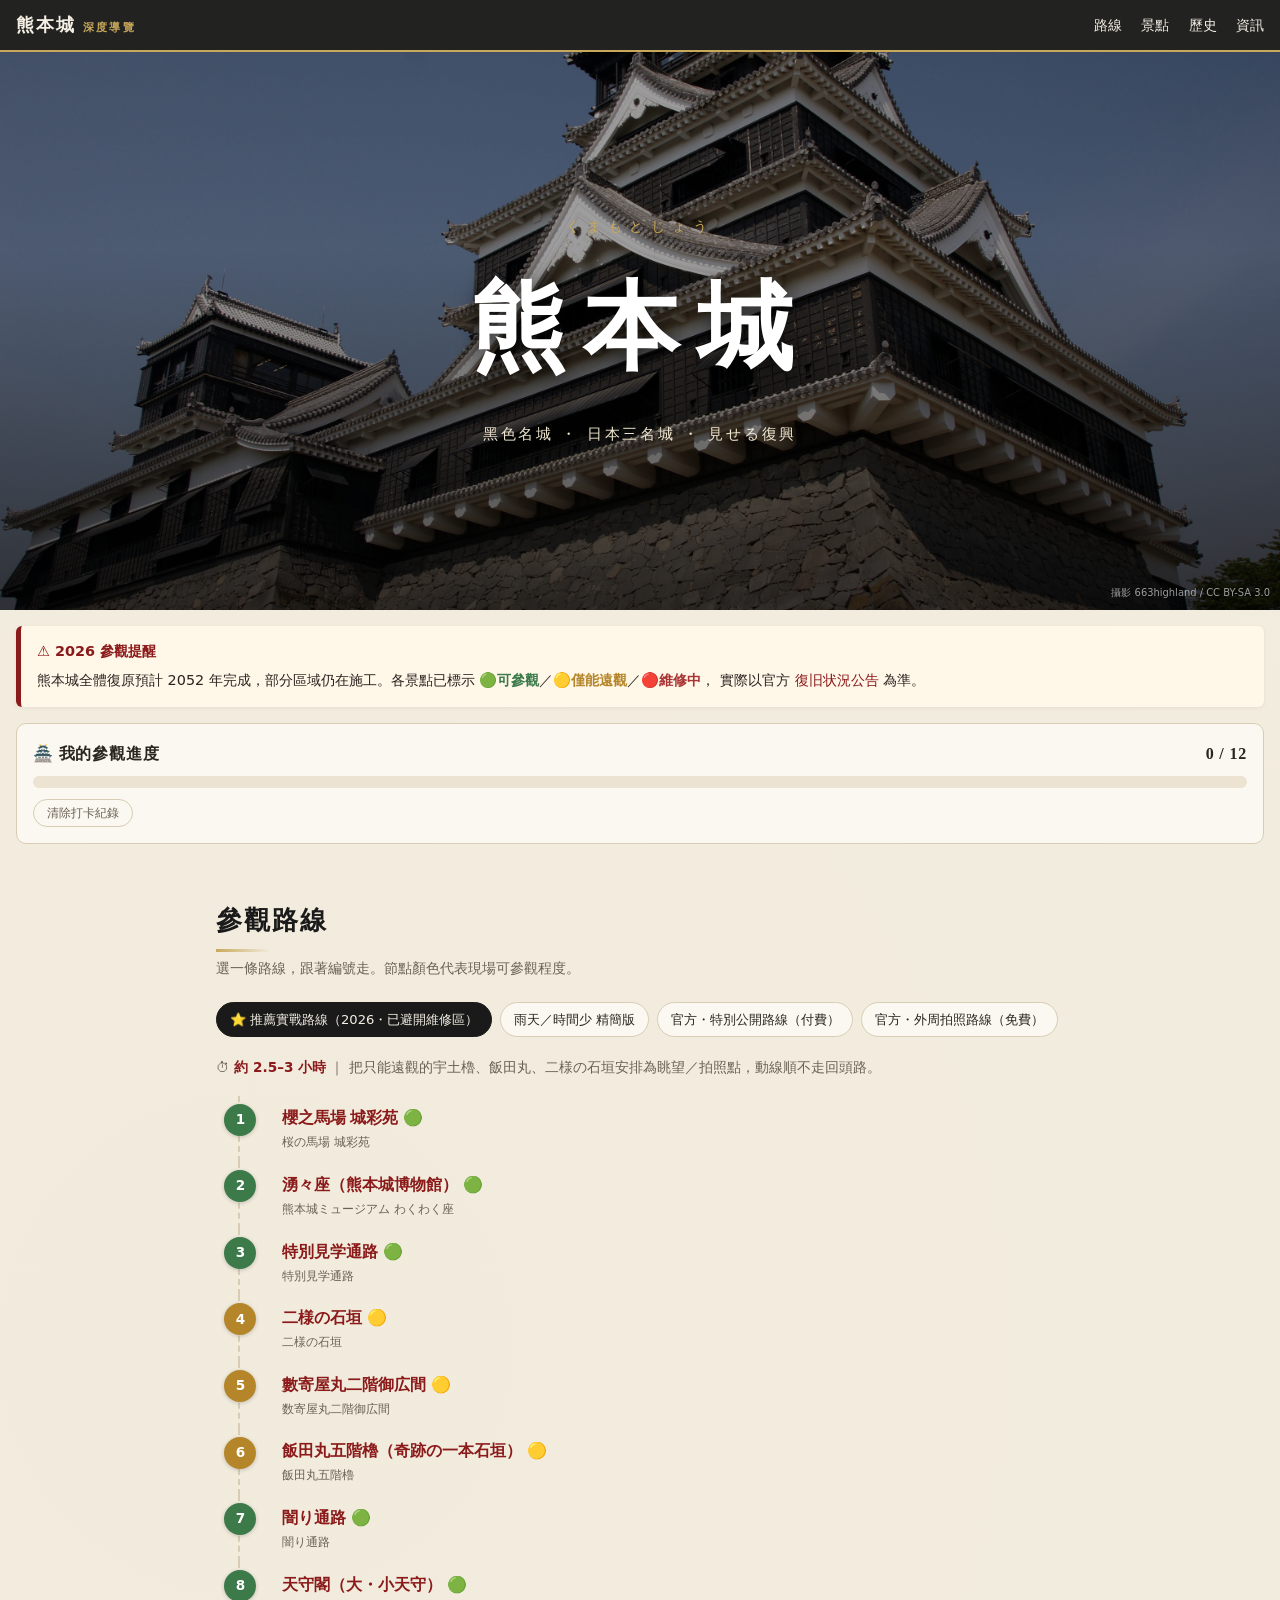
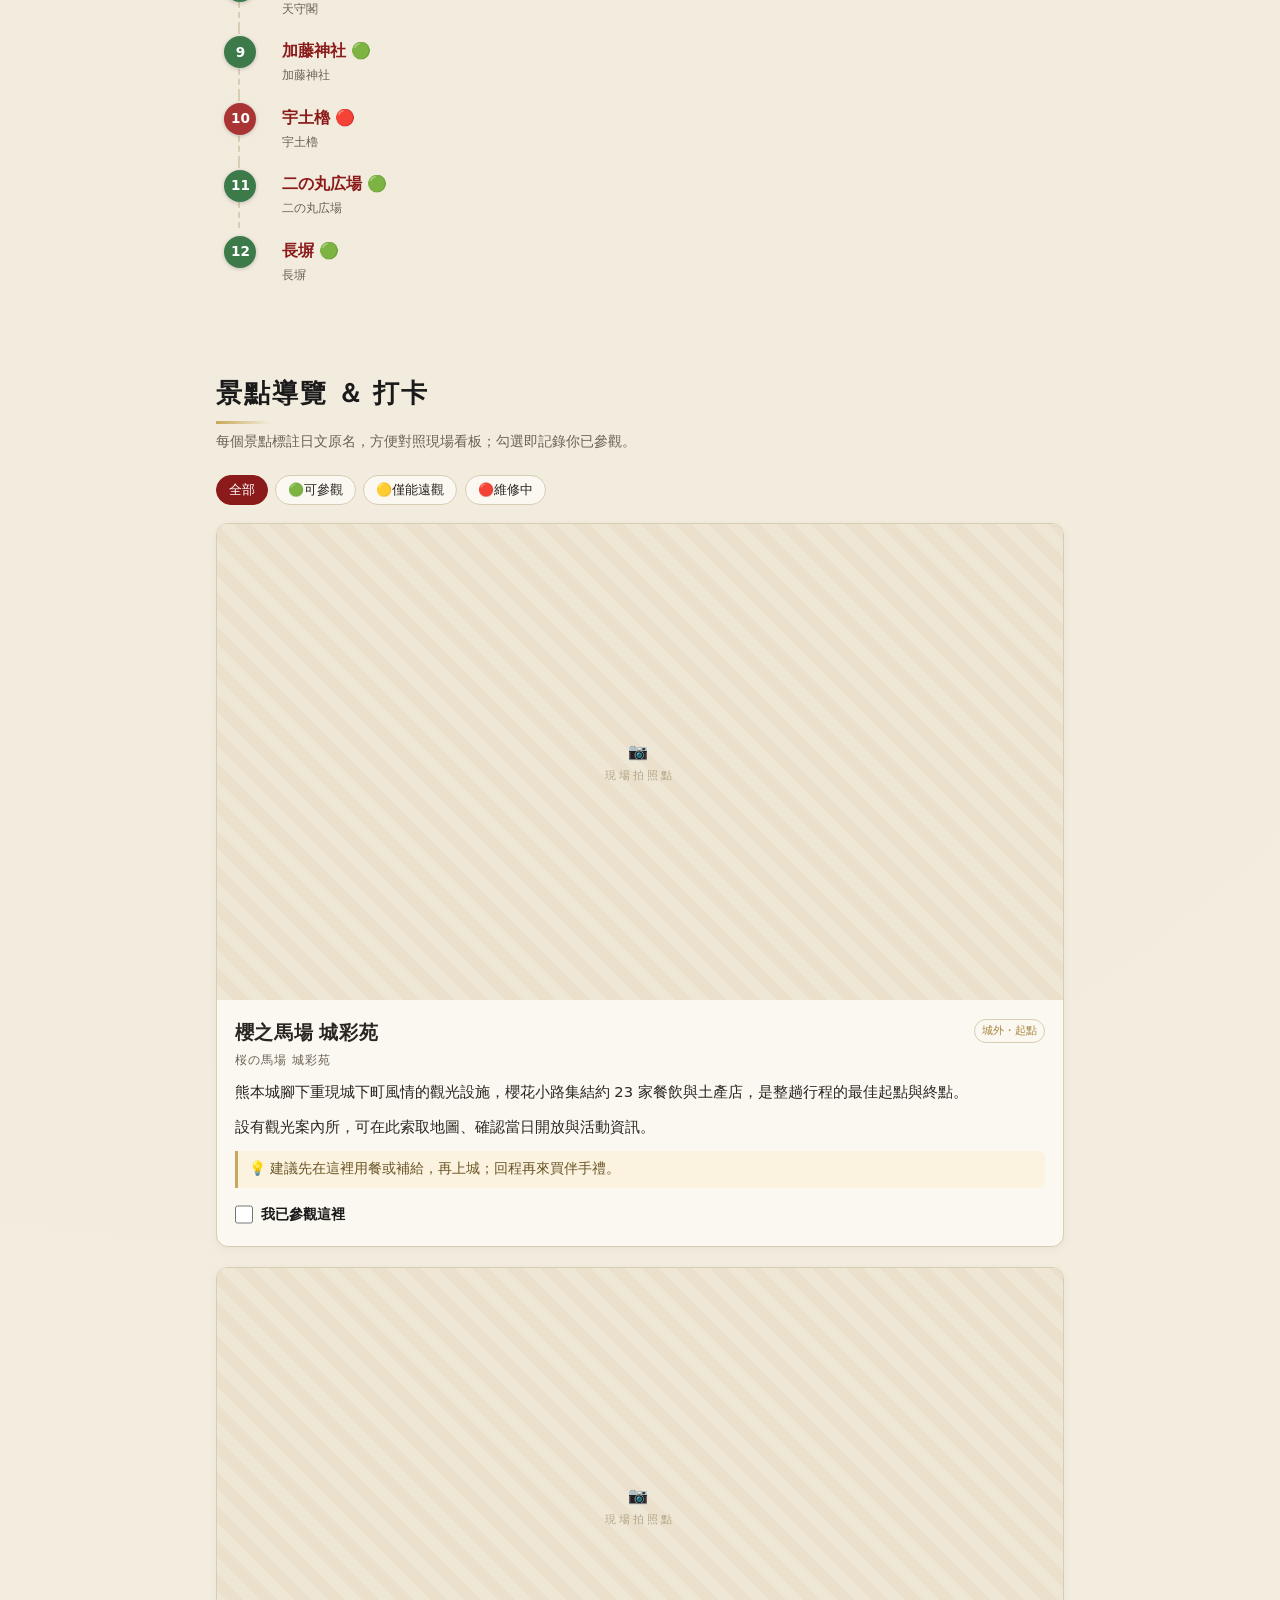
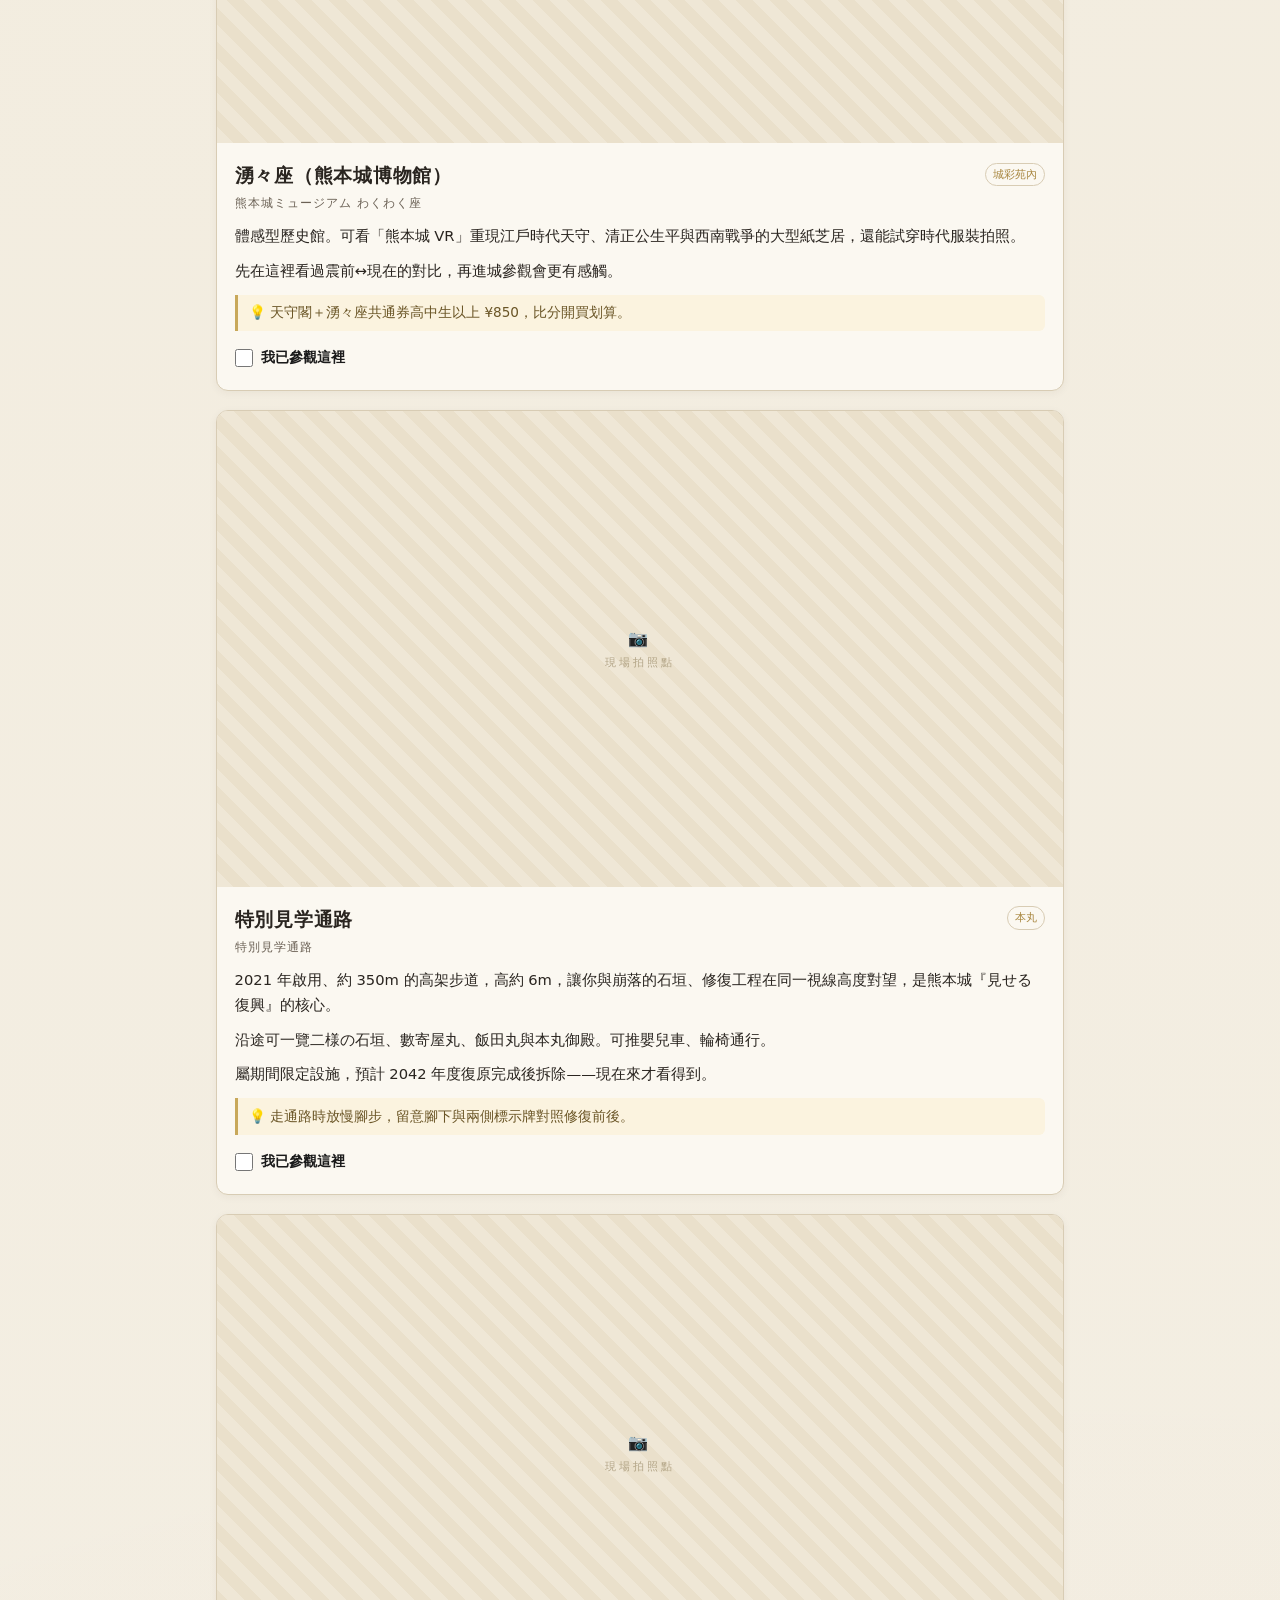
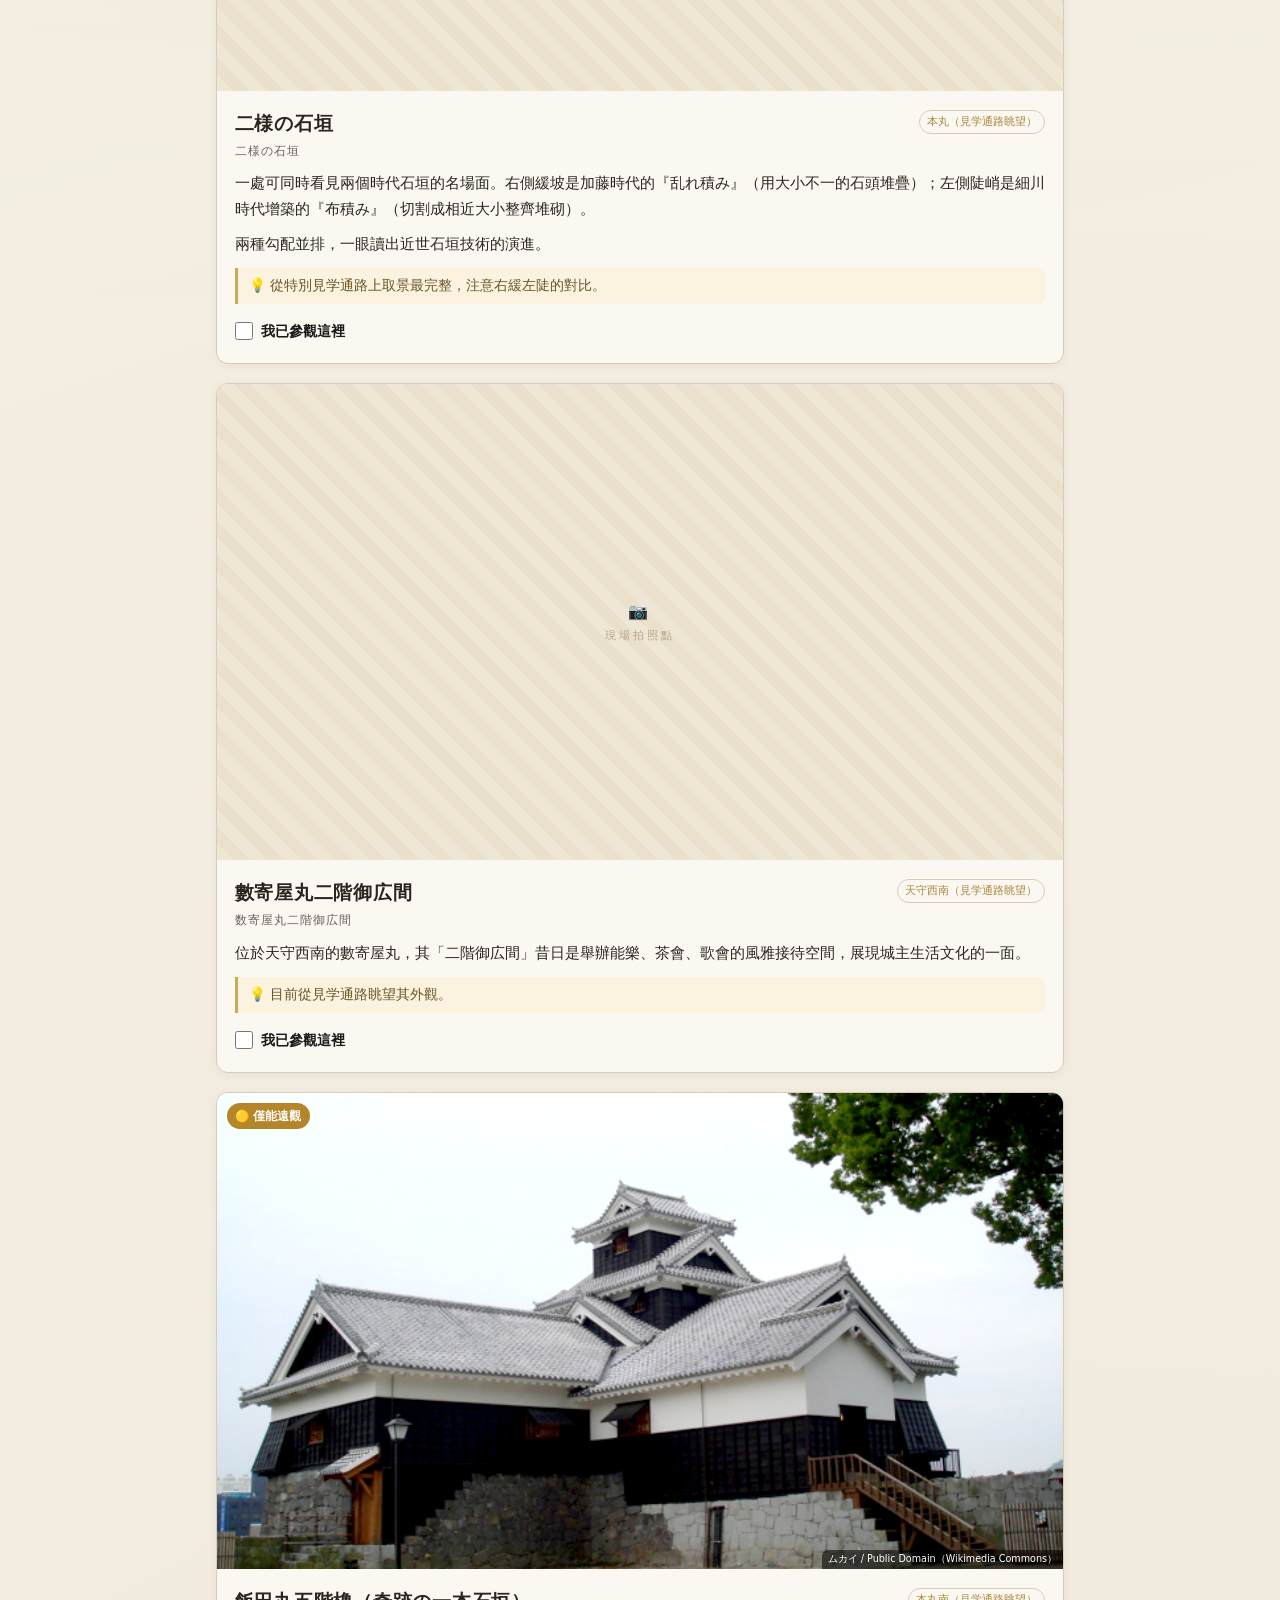
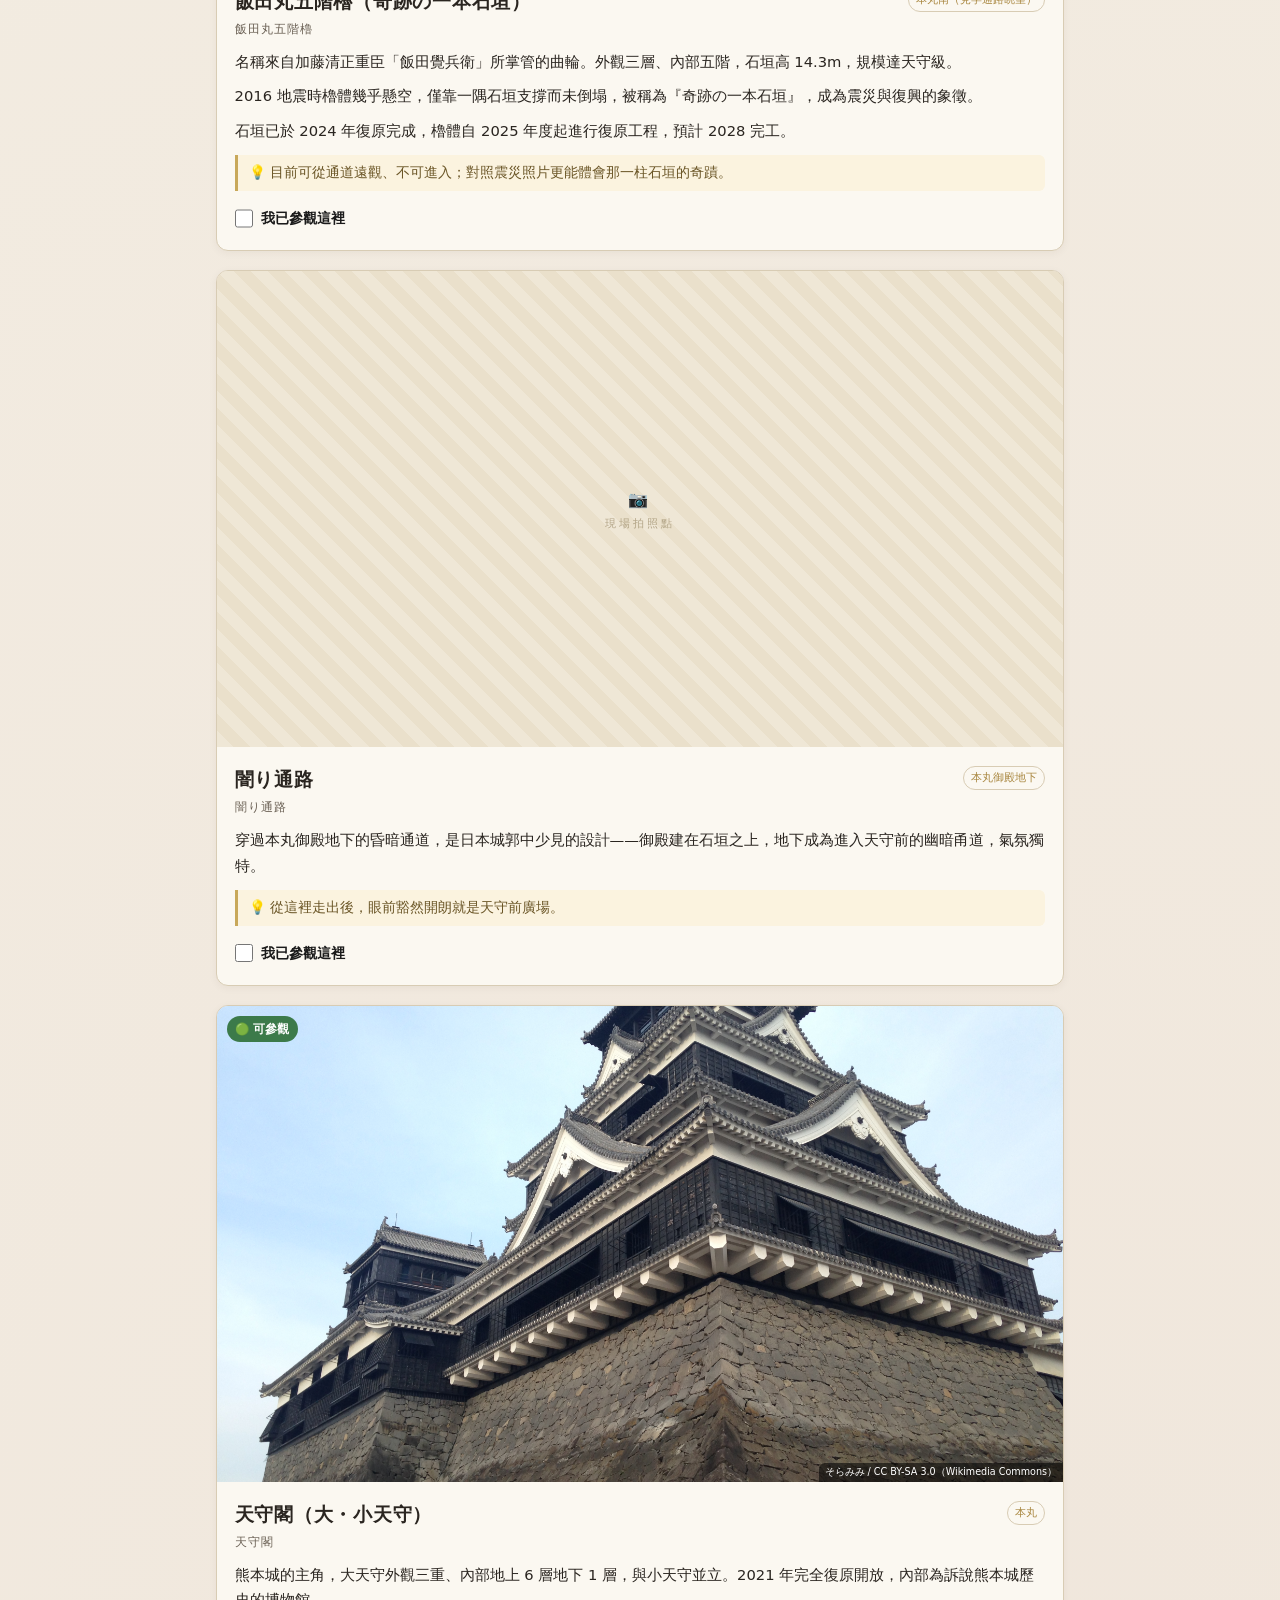
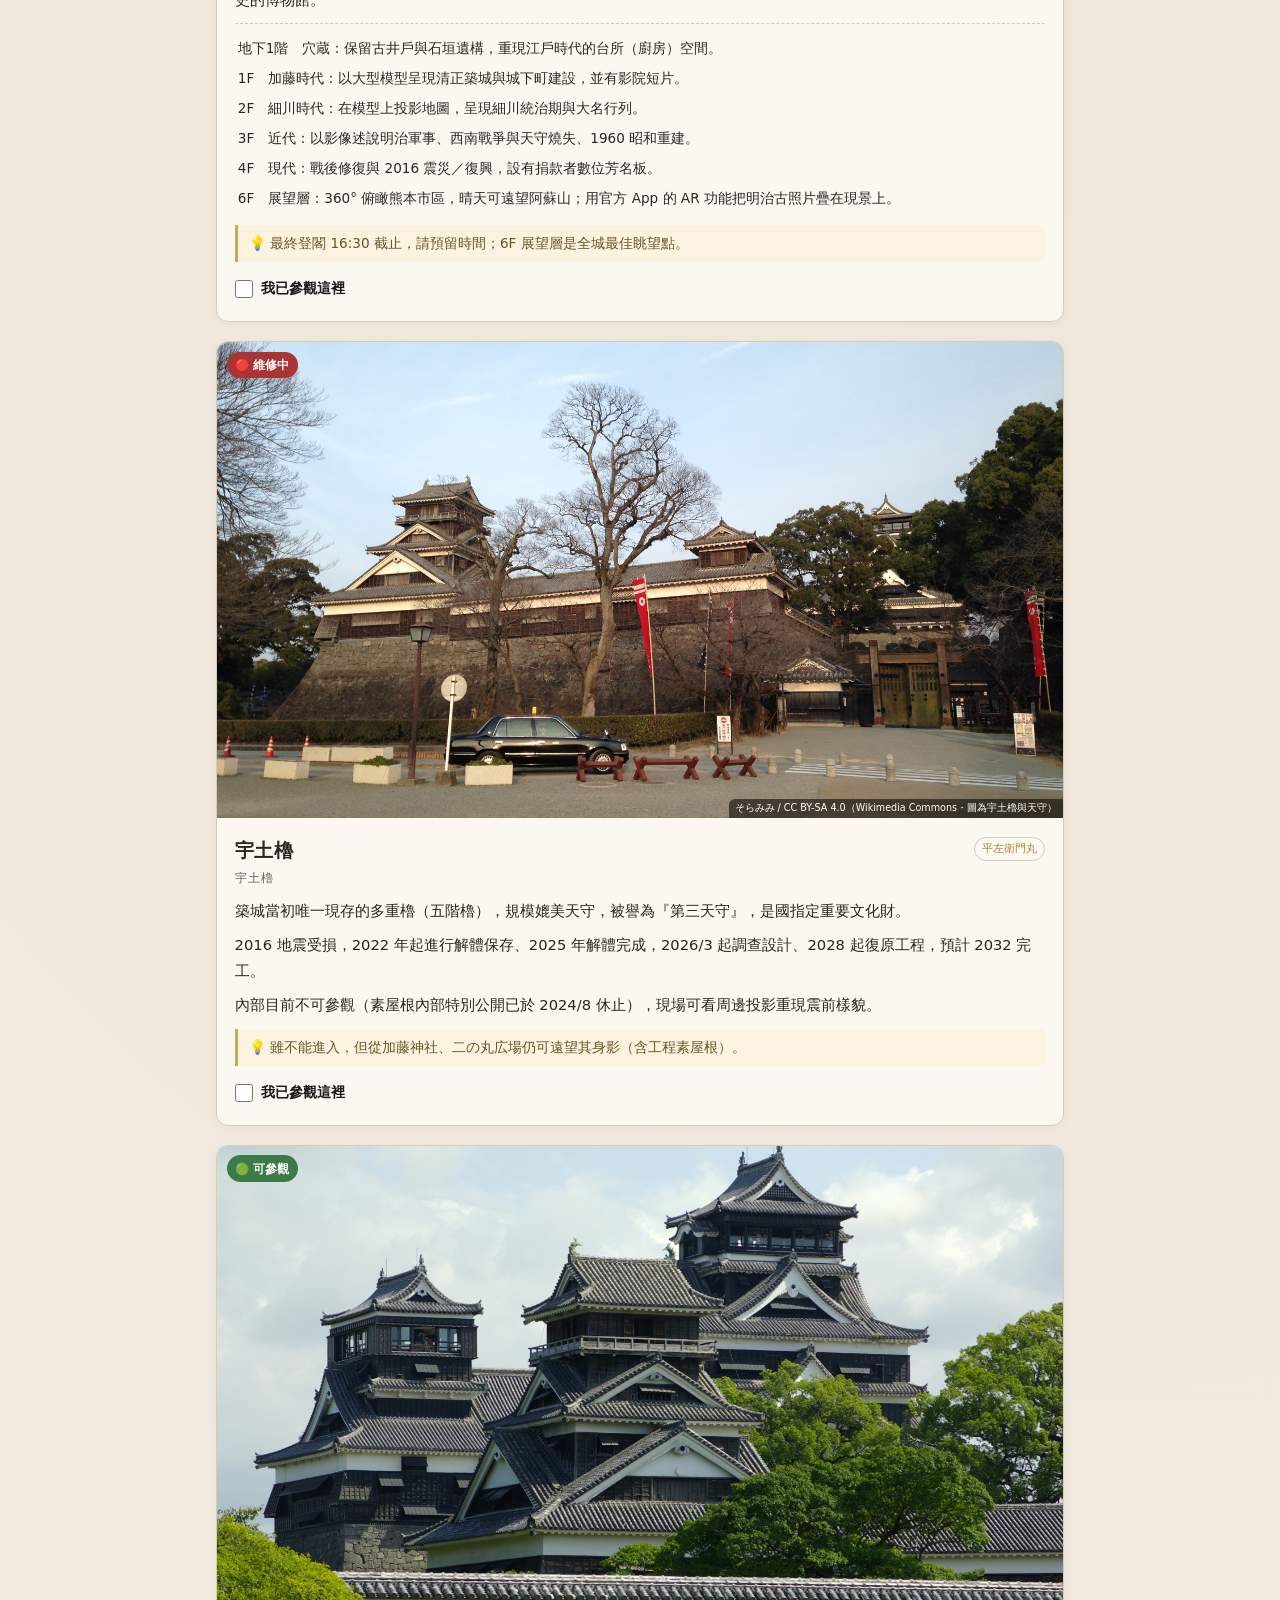
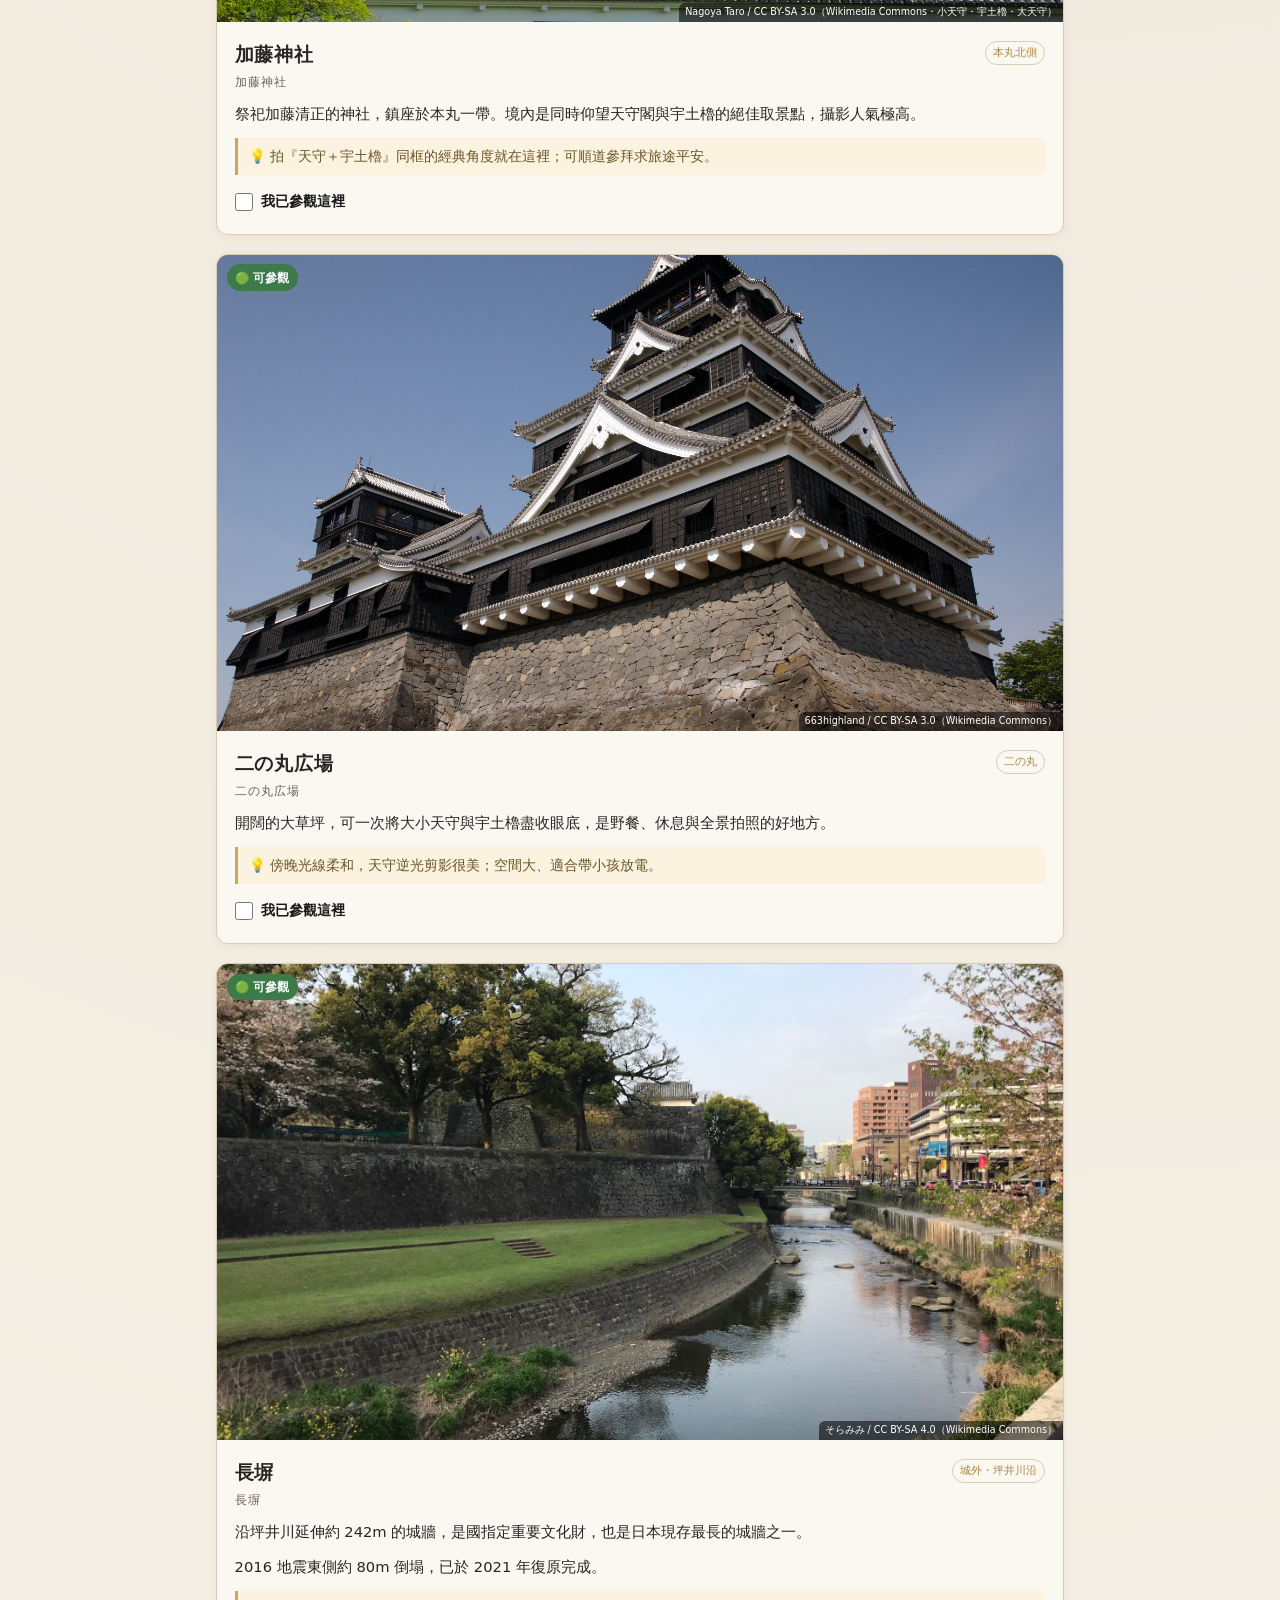
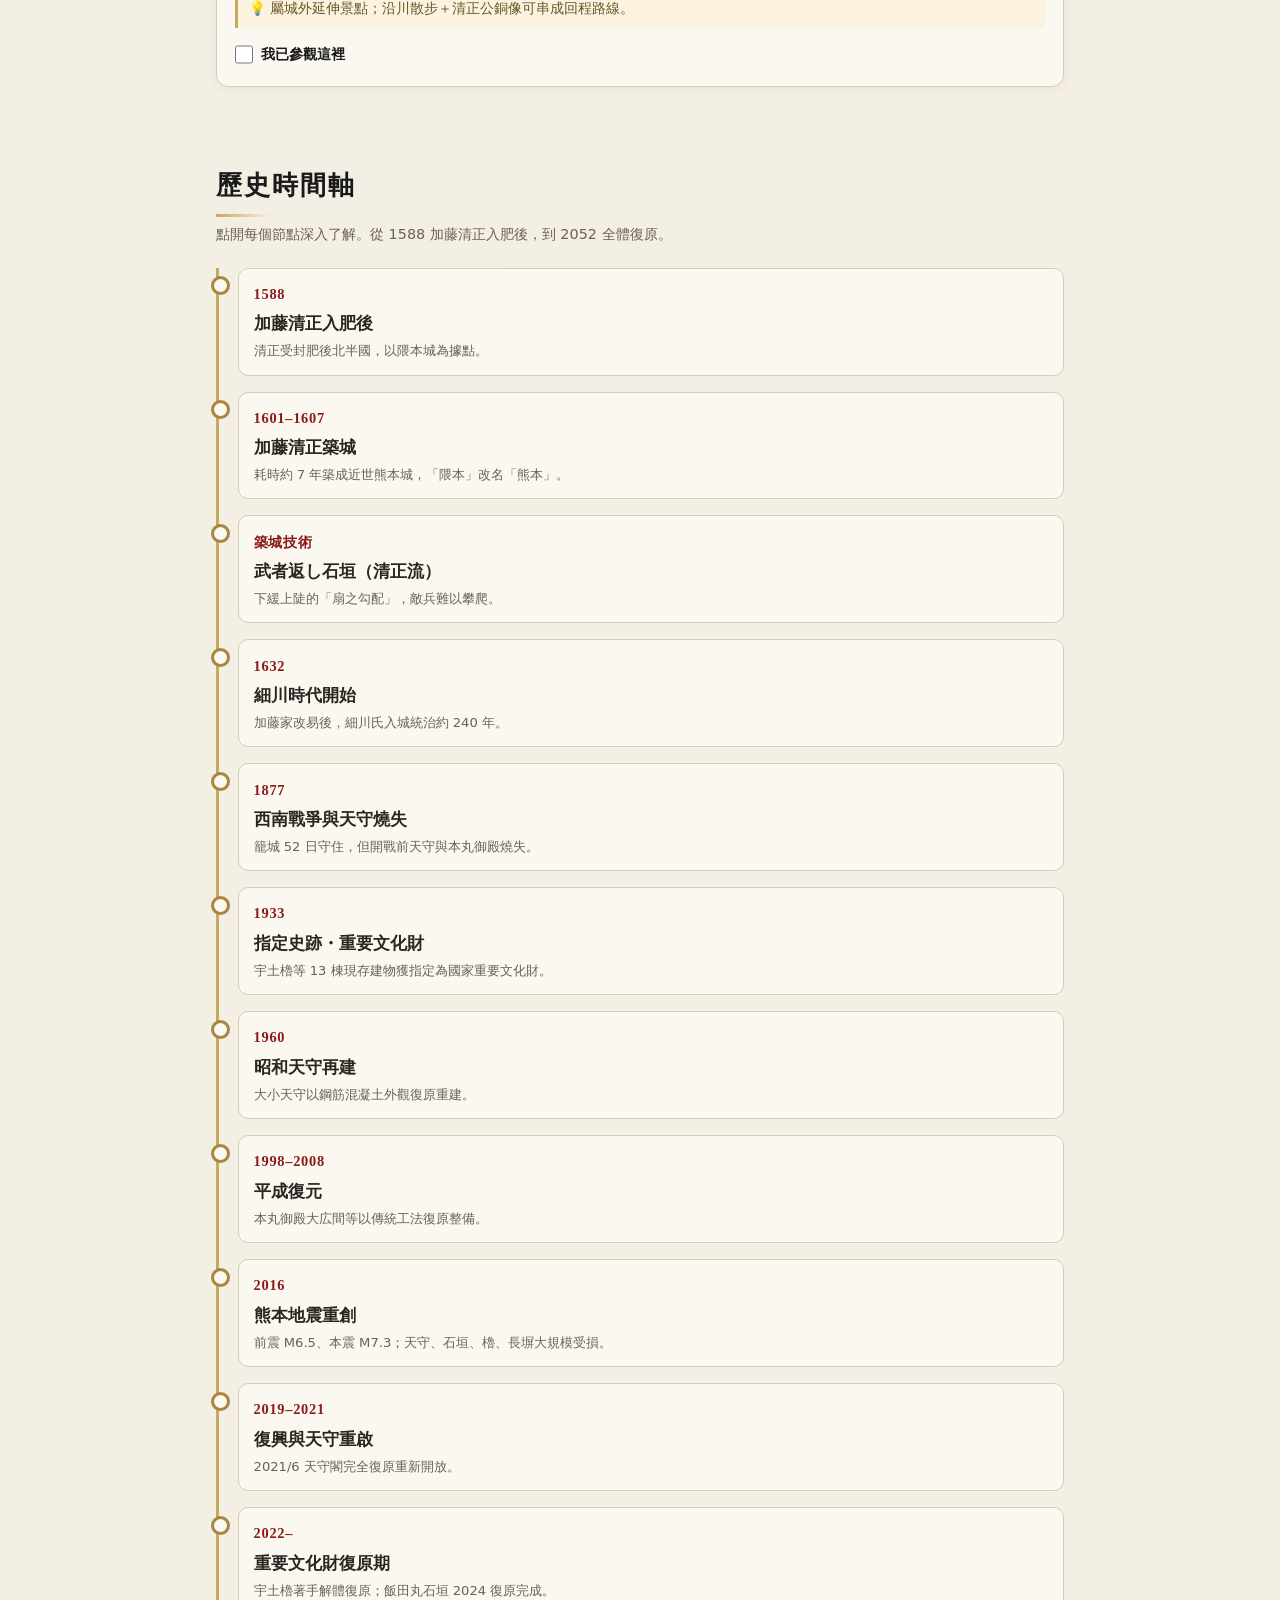
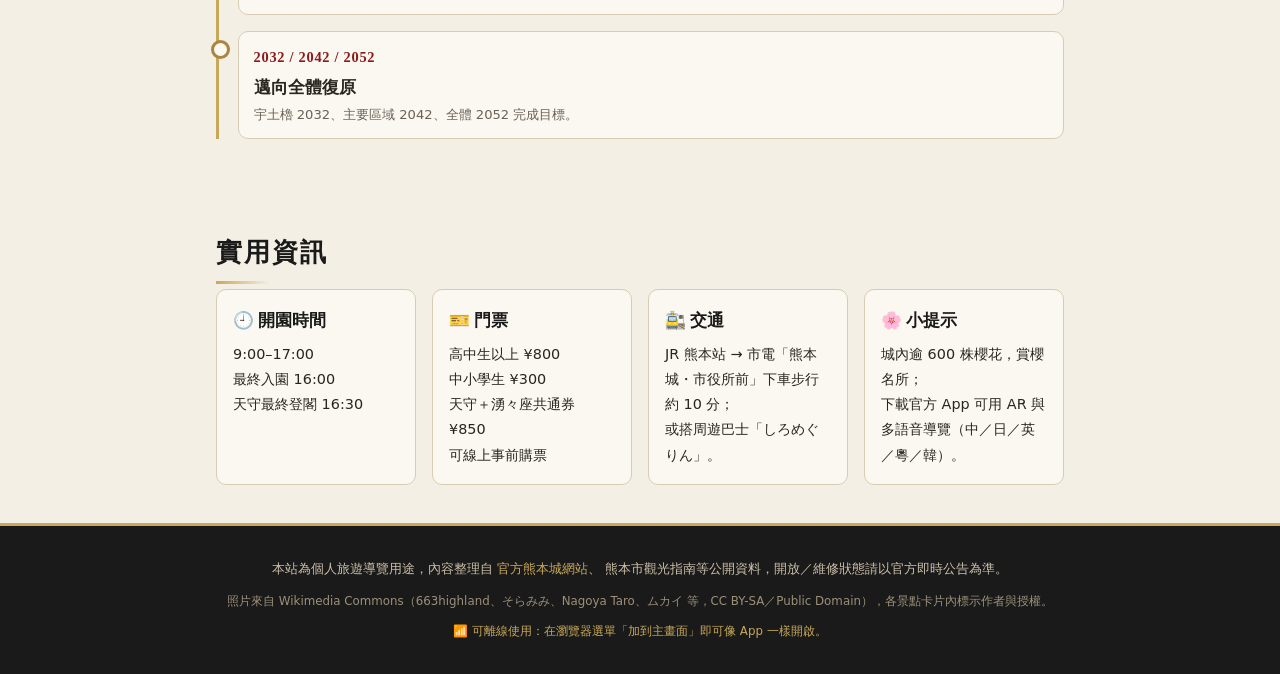
==== index.html @ 0d282cc0 "Add Kumamoto Castle field guide site: history timeline, 2026 status, routes, spot checklist (offline" ====
<!DOCTYPE html>
<html lang="zh-Hant">
<head>
<meta charset="UTF-8">
<meta name="viewport" content="width=device-width, initial-scale=1.0">
<title>熊本城 深度導覽 ｜ 現場對照指南</title>
<meta name="description" content="熊本城深度導覽：歷史時間軸、2026 最新開放／維修狀態、推薦參觀路線、景點打卡清單。可離線使用，現場邊走邊對照。">
<meta name="theme-color" content="#1a1a1a">
<link rel="manifest" href="manifest.webmanifest">
<link rel="icon" href="icons/icon.svg" type="image/svg+xml">
<link rel="apple-touch-icon" href="icons/icon.svg">
<link rel="stylesheet" href="css/style.css">
</head>
<body>

<!-- 頂部導覽 -->
<header class="topbar">
  <span class="brand">熊本城<span class="brand-sub">深度導覽</span></span>
  <nav class="topnav">
    <a href="#routes">路線</a>
    <a href="#spots">景點</a>
    <a href="#history">歷史</a>
    <a href="#info">資訊</a>
  </nav>
</header>

<!-- Hero -->
<section class="hero">
  <div class="hero-img" style="background-image:url('images/hero_tenshu.jpg')"></div>
  <div class="hero-overlay">
    <p class="kana">くまもとじょう</p>
    <h1>熊本城</h1>
    <p class="hero-tag">黑色名城 ・ 日本三名城 ・ 見せる復興</p>
    <p class="hero-credit">攝影 663highland / CC BY-SA 3.0</p>
  </div>
</section>

<!-- 現況提醒橫幅 -->
<aside class="notice">
  <strong>⚠️ 2026 參觀提醒</strong>
  熊本城全體復原預計 2052 年完成，部分區域仍在施工。各景點已標示
  <span class="st-open">🟢可參觀</span>／<span class="st-view">🟡僅能遠觀</span>／<span class="st-closed">🔴維修中</span>，
  實際以官方
  <a href="https://castle.kumamoto-guide.jp/map/" target="_blank" rel="noopener">復旧状況公告</a> 為準。
</aside>

<!-- 打卡進度 -->
<section class="progress-wrap">
  <div class="progress-head">
    <span>🏯 我的參觀進度</span>
    <span id="progress-text">0 / 0</span>
  </div>
  <div class="progress-bar"><div id="progress-fill"></div></div>
  <button id="reset-btn" class="reset-btn">清除打卡紀錄</button>
</section>

<!-- 路線 -->
<section id="routes" class="block">
  <h2>參觀路線</h2>
  <p class="block-lead">選一條路線，跟著編號走。節點顏色代表現場可參觀程度。</p>
  <div id="route-tabs" class="route-tabs"></div>
  <div id="route-detail" class="route-detail"></div>
</section>

<!-- 景點 -->
<section id="spots" class="block">
  <h2>景點導覽 ＆ 打卡</h2>
  <p class="block-lead">每個景點標註日文原名，方便對照現場看板；勾選即記錄你已參觀。</p>
  <div class="filter-bar">
    <button class="filter on" data-filter="all">全部</button>
    <button class="filter" data-filter="open">🟢可參觀</button>
    <button class="filter" data-filter="view">🟡僅能遠觀</button>
    <button class="filter" data-filter="closed">🔴維修中</button>
  </div>
  <div id="spot-list" class="spot-list"></div>
</section>

<!-- 歷史時間軸 -->
<section id="history" class="block">
  <h2>歷史時間軸</h2>
  <p class="block-lead">點開每個節點深入了解。從 1588 加藤清正入肥後，到 2052 全體復原。</p>
  <div id="timeline" class="timeline"></div>
</section>

<!-- 實用資訊 -->
<section id="info" class="block">
  <h2>實用資訊</h2>
  <div class="info-grid">
    <div class="info-card">
      <h3>🕘 開園時間</h3>
      <p>9:00–17:00<br>最終入園 16:00<br>天守最終登閣 16:30</p>
    </div>
    <div class="info-card">
      <h3>🎫 門票</h3>
      <p>高中生以上 ¥800<br>中小學生 ¥300<br>天守＋湧々座共通券 ¥850<br>可線上事前購票</p>
    </div>
    <div class="info-card">
      <h3>🚉 交通</h3>
      <p>JR 熊本站 → 市電「熊本城・市役所前」下車步行約 10 分；<br>或搭周遊巴士「しろめぐりん」。</p>
    </div>
    <div class="info-card">
      <h3>🌸 小提示</h3>
      <p>城內逾 600 株櫻花，賞櫻名所；<br>下載官方 App 可用 AR 與多語音導覽（中／日／英／粵／韓）。</p>
    </div>
  </div>
</section>

<footer class="footer">
  <p>本站為個人旅遊導覽用途，內容整理自
    <a href="https://castle.kumamoto-guide.jp/" target="_blank" rel="noopener">官方熊本城網站</a>、
    熊本市觀光指南等公開資料，開放／維修狀態請以官方即時公告為準。</p>
  <p class="credit-note">照片來自 Wikimedia Commons（663highland、そらみみ、Nagoya Taro、ムカイ 等，CC BY-SA／Public Domain），各景點卡片內標示作者與授權。</p>
  <p class="offline-note" id="offline-note">📶 可離線使用：在瀏覽器選單「加到主畫面」即可像 App 一樣開啟。</p>
</footer>

<script src="data/spots.js"></script>
<script src="data/timeline.js"></script>
<script src="js/app.js"></script>
</body>
</html>
---- css/style.css ----
/* ===== 熊本城 深度導覽 — 和風典雅主題 ===== */
:root{
  --ink:#1a1a1a;          /* 黑城 */
  --ink-soft:#2c2825;
  --gold:#c8a85a;         /* 金箔 */
  --gold-deep:#a8863f;
  --crimson:#8b1a1a;      /* 深紅 */
  --washi:#f4efe4;        /* 和紙底 */
  --washi-2:#ece3d2;
  --paper:#fbf8f1;
  --text:#2a2520;
  --muted:#6b6155;
  --line:#d8ccb4;
  --open:#3c7a4a; --view:#b5852a; --closed:#a33;
  --serif:"Noto Serif TC","Yu Mincho",YuMincho,"Hiragino Mincho ProN","MS Mincho",serif;
  --sans:"Noto Sans TC","Hiragino Sans","Yu Gothic",system-ui,sans-serif;
}
*{box-sizing:border-box;margin:0;padding:0}
html{scroll-behavior:smooth;scroll-padding-top:60px}
body{
  font-family:var(--sans);color:var(--text);line-height:1.75;
  background:var(--washi);
  background-image:
    radial-gradient(circle at 20% 10%, rgba(200,168,90,.05), transparent 40%),
    radial-gradient(circle at 80% 60%, rgba(139,26,26,.04), transparent 45%);
}
a{color:var(--crimson);text-decoration:none}
a:hover{text-decoration:underline}

/* 頂部導覽 */
.topbar{
  position:sticky;top:0;z-index:50;
  display:flex;align-items:center;justify-content:space-between;
  background:rgba(26,26,26,.96);color:var(--washi);
  padding:.55rem 1rem;border-bottom:2px solid var(--gold);
  backdrop-filter:blur(6px);
}
.brand{font-family:var(--serif);font-size:1.15rem;letter-spacing:.12em;font-weight:700}
.brand-sub{font-size:.7rem;color:var(--gold);margin-left:.4rem;letter-spacing:.2em}
.topnav a{color:var(--washi);margin-left:.9rem;font-size:.9rem}
.topnav a:hover{color:var(--gold);text-decoration:none}

/* Hero */
.hero{position:relative;height:62vh;min-height:340px;overflow:hidden;background:var(--ink)}
.hero-img{position:absolute;inset:0;background-size:cover;background-position:center;
  filter:brightness(.62) saturate(1.05);transform:scale(1.02)}
.hero-overlay{position:absolute;inset:0;display:flex;flex-direction:column;
  justify-content:center;align-items:center;text-align:center;color:#fff;
  background:linear-gradient(transparent 35%, rgba(0,0,0,.55))}
.kana{font-family:var(--serif);letter-spacing:.5em;color:var(--gold);font-size:.9rem;margin-bottom:.3rem}
.hero h1{font-family:var(--serif);font-size:clamp(3rem,14vw,6rem);letter-spacing:.18em;
  text-shadow:0 4px 20px rgba(0,0,0,.6);font-weight:700}
.hero-tag{margin-top:.6rem;font-size:.95rem;letter-spacing:.18em;color:#f0e6cf}
.hero-credit{position:absolute;bottom:8px;right:10px;font-size:.62rem;color:rgba(255,255,255,.6)}

/* 現況提醒 */
.notice{
  background:#fff7e8;border-left:5px solid var(--crimson);
  margin:1rem;padding:.85rem 1rem;border-radius:6px;font-size:.9rem;
  box-shadow:0 1px 4px rgba(0,0,0,.06)
}
.notice strong{display:block;color:var(--crimson);margin-bottom:.2rem}

/* 狀態色字 */
.st-open{color:var(--open);font-weight:600}
.st-view{color:var(--view);font-weight:600}
.st-closed{color:var(--closed);font-weight:600}

/* 進度 */
.progress-wrap{margin:1rem;padding:1rem;background:var(--paper);
  border:1px solid var(--line);border-radius:10px}
.progress-head{display:flex;justify-content:space-between;font-weight:600;
  font-family:var(--serif);letter-spacing:.05em;margin-bottom:.5rem}
.progress-bar{height:12px;background:var(--washi-2);border-radius:99px;overflow:hidden}
#progress-fill{height:100%;width:0;background:linear-gradient(90deg,var(--gold),var(--gold-deep));
  border-radius:99px;transition:width .4s ease}
.reset-btn{margin-top:.7rem;background:none;border:1px solid var(--line);
  color:var(--muted);padding:.3rem .8rem;border-radius:99px;font-size:.78rem;cursor:pointer}
.reset-btn:hover{border-color:var(--crimson);color:var(--crimson)}

/* 區塊 */
.block{max-width:880px;margin:0 auto;padding:2.4rem 1rem}
.block h2{font-family:var(--serif);font-size:1.6rem;letter-spacing:.08em;
  color:var(--ink);position:relative;padding-bottom:.5rem;margin-bottom:.3rem}
.block h2::after{content:"";position:absolute;left:0;bottom:0;width:54px;height:3px;
  background:linear-gradient(90deg,var(--gold),transparent)}
.block-lead{color:var(--muted);font-size:.9rem;margin-bottom:1.3rem}

/* 路線 */
.route-tabs{display:flex;flex-wrap:wrap;gap:.5rem;margin-bottom:1.2rem}
.route-tabs button{font-family:var(--sans);font-size:.82rem;padding:.45rem .8rem;
  border:1px solid var(--line);background:var(--paper);border-radius:99px;cursor:pointer;
  color:var(--text);transition:.2s}
.route-tabs button.on{background:var(--ink);color:var(--washi);border-color:var(--ink)}
.route-meta{font-size:.85rem;color:var(--muted);margin-bottom:1rem}
.route-meta b{color:var(--crimson)}
.route-steps{list-style:none;position:relative;padding-left:.4rem}
.route-steps li{position:relative;padding:.55rem 0 .55rem 2.6rem;border-left:2px dashed var(--line);
  margin-left:1rem}
.route-steps li:last-child{border-left:2px solid transparent}
.step-num{position:absolute;left:-1rem;top:.5rem;width:2rem;height:2rem;border-radius:50%;
  display:flex;align-items:center;justify-content:center;font-weight:700;font-size:.85rem;
  color:#fff;box-shadow:0 1px 4px rgba(0,0,0,.2)}
.step-num.st-open{background:var(--open)}
.step-num.st-view{background:var(--view)}
.step-num.st-closed{background:var(--closed)}
.step-name{font-family:var(--serif);font-weight:600}
.step-jp{font-size:.75rem;color:var(--muted)}
.route-steps a.step-name:hover{color:var(--crimson)}

/* 篩選 */
.filter-bar{display:flex;flex-wrap:wrap;gap:.45rem;margin-bottom:1.1rem}
.filter{font-size:.8rem;padding:.35rem .75rem;border:1px solid var(--line);
  background:var(--paper);border-radius:99px;cursor:pointer;color:var(--text)}
.filter.on{background:var(--crimson);color:#fff;border-color:var(--crimson)}

/* 景點卡 */
.spot-list{display:grid;gap:1.2rem}
.spot{background:var(--paper);border:1px solid var(--line);border-radius:12px;overflow:hidden;
  box-shadow:0 2px 8px rgba(60,40,10,.05);transition:.25s}
.spot.done{outline:2px solid var(--gold)}
.spot-photo{aspect-ratio:16/9;background:var(--washi-2);position:relative;overflow:hidden}
.spot-photo img{width:100%;height:100%;object-fit:cover;display:block}
.spot-photo .ph{position:absolute;inset:0;display:flex;align-items:center;justify-content:center;
  flex-direction:column;color:#b3a587;font-family:var(--serif);letter-spacing:.2em;
  background:repeating-linear-gradient(45deg,#efe7d6,#efe7d6 12px,#eae0cb 12px,#eae0cb 24px)}
.spot-photo .credit{position:absolute;bottom:0;right:0;background:rgba(0,0,0,.55);color:#fff;
  font-size:.6rem;padding:1px 6px;border-top-left-radius:6px}
.badge{position:absolute;top:.6rem;left:.6rem;font-size:.72rem;font-weight:700;
  padding:.2rem .55rem;border-radius:99px;color:#fff;backdrop-filter:blur(2px)}
.badge.st-open{background:var(--open)}
.badge.st-view{background:var(--view)}
.badge.st-closed{background:var(--closed)}
.spot-body{padding:1rem 1.1rem 1.2rem}
.spot-title{display:flex;justify-content:space-between;align-items:flex-start;gap:.5rem}
.spot-title h3{font-family:var(--serif);font-size:1.18rem;letter-spacing:.04em}
.spot-jp{font-size:.78rem;color:var(--muted);letter-spacing:.08em}
.spot-area{font-size:.7rem;color:var(--gold-deep);border:1px solid var(--line);
  padding:1px 7px;border-radius:99px;white-space:nowrap;margin-top:.2rem}
.spot p{font-size:.92rem;margin-top:.55rem}
.floors{list-style:none;margin:.6rem 0 0;border-top:1px dashed var(--line);padding-top:.6rem}
.floors li{font-size:.85rem;padding:.2rem 0 .2rem .2rem;color:var(--ink-soft)}
.spot-tip{margin-top:.7rem;font-size:.85rem;background:#fbf3df;border-left:3px solid var(--gold);
  padding:.4rem .7rem;border-radius:0 6px 6px 0;color:#6a5526}
.check{display:flex;align-items:center;gap:.5rem;margin-top:.9rem;cursor:pointer;
  font-size:.9rem;user-select:none;font-weight:600;color:var(--ink)}
.check input{width:1.15rem;height:1.15rem;accent-color:var(--gold-deep)}

/* 時間軸 */
.timeline{position:relative;padding-left:1.2rem;border-left:3px solid var(--gold)}
.timeline details{margin-bottom:1rem;position:relative}
.timeline details::before{content:"";position:absolute;left:-1.7rem;top:.55rem;width:13px;height:13px;
  background:var(--paper);border:3px solid var(--gold-deep);border-radius:50%}
.timeline summary{list-style:none;cursor:pointer;background:var(--paper);border:1px solid var(--line);
  border-radius:10px;padding:.7rem .9rem;transition:.2s}
.timeline summary::-webkit-details-marker{display:none}
.timeline summary:hover{border-color:var(--gold)}
.tl-year{font-family:var(--serif);color:var(--crimson);font-weight:700;font-size:.9rem;letter-spacing:.05em}
.tl-title{font-family:var(--serif);font-size:1.05rem;font-weight:600;margin:.1rem 0}
.tl-summary{font-size:.82rem;color:var(--muted)}
.tl-detail{padding:.8rem .9rem 0;font-size:.9rem}
.tl-detail p{margin-bottom:.55rem}
.tl-detail .src{font-size:.78rem}
details[open] summary{border-color:var(--gold);background:#fff}

/* 資訊 */
.info-grid{display:grid;grid-template-columns:repeat(auto-fit,minmax(180px,1fr));gap:1rem}
.info-card{background:var(--paper);border:1px solid var(--line);border-radius:10px;padding:1rem}
.info-card h3{font-family:var(--serif);font-size:1.05rem;margin-bottom:.4rem;color:var(--ink)}
.info-card p{font-size:.9rem;color:var(--text)}

/* Footer */
.footer{background:var(--ink);color:#cbbfa8;padding:2rem 1rem;text-align:center;
  font-size:.82rem;border-top:3px solid var(--gold)}
.footer a{color:var(--gold)}
.credit-note,.offline-note{font-size:.74rem;margin-top:.6rem;color:#9c9079}
.offline-note{color:var(--gold)}

@media(max-width:520px){
  .topnav a{margin-left:.6rem;font-size:.82rem}
  .hero{height:54vh}
}
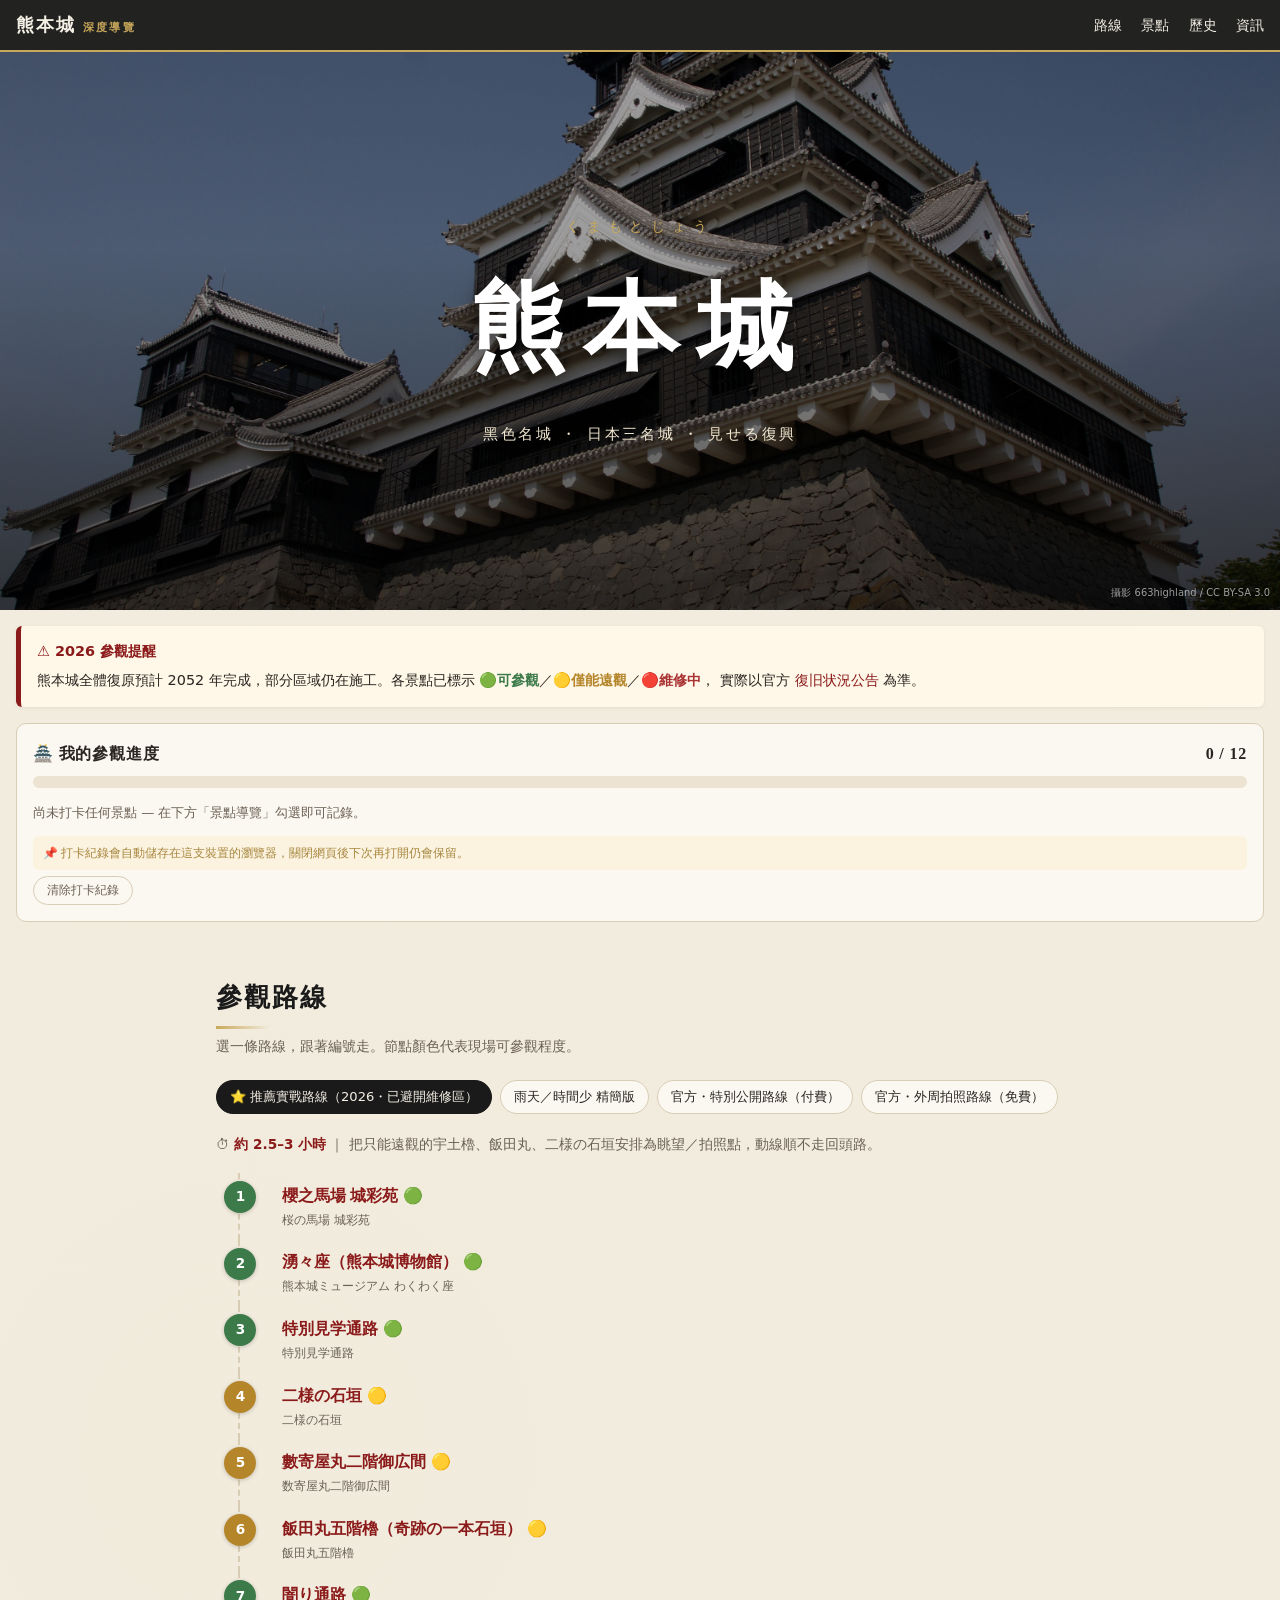
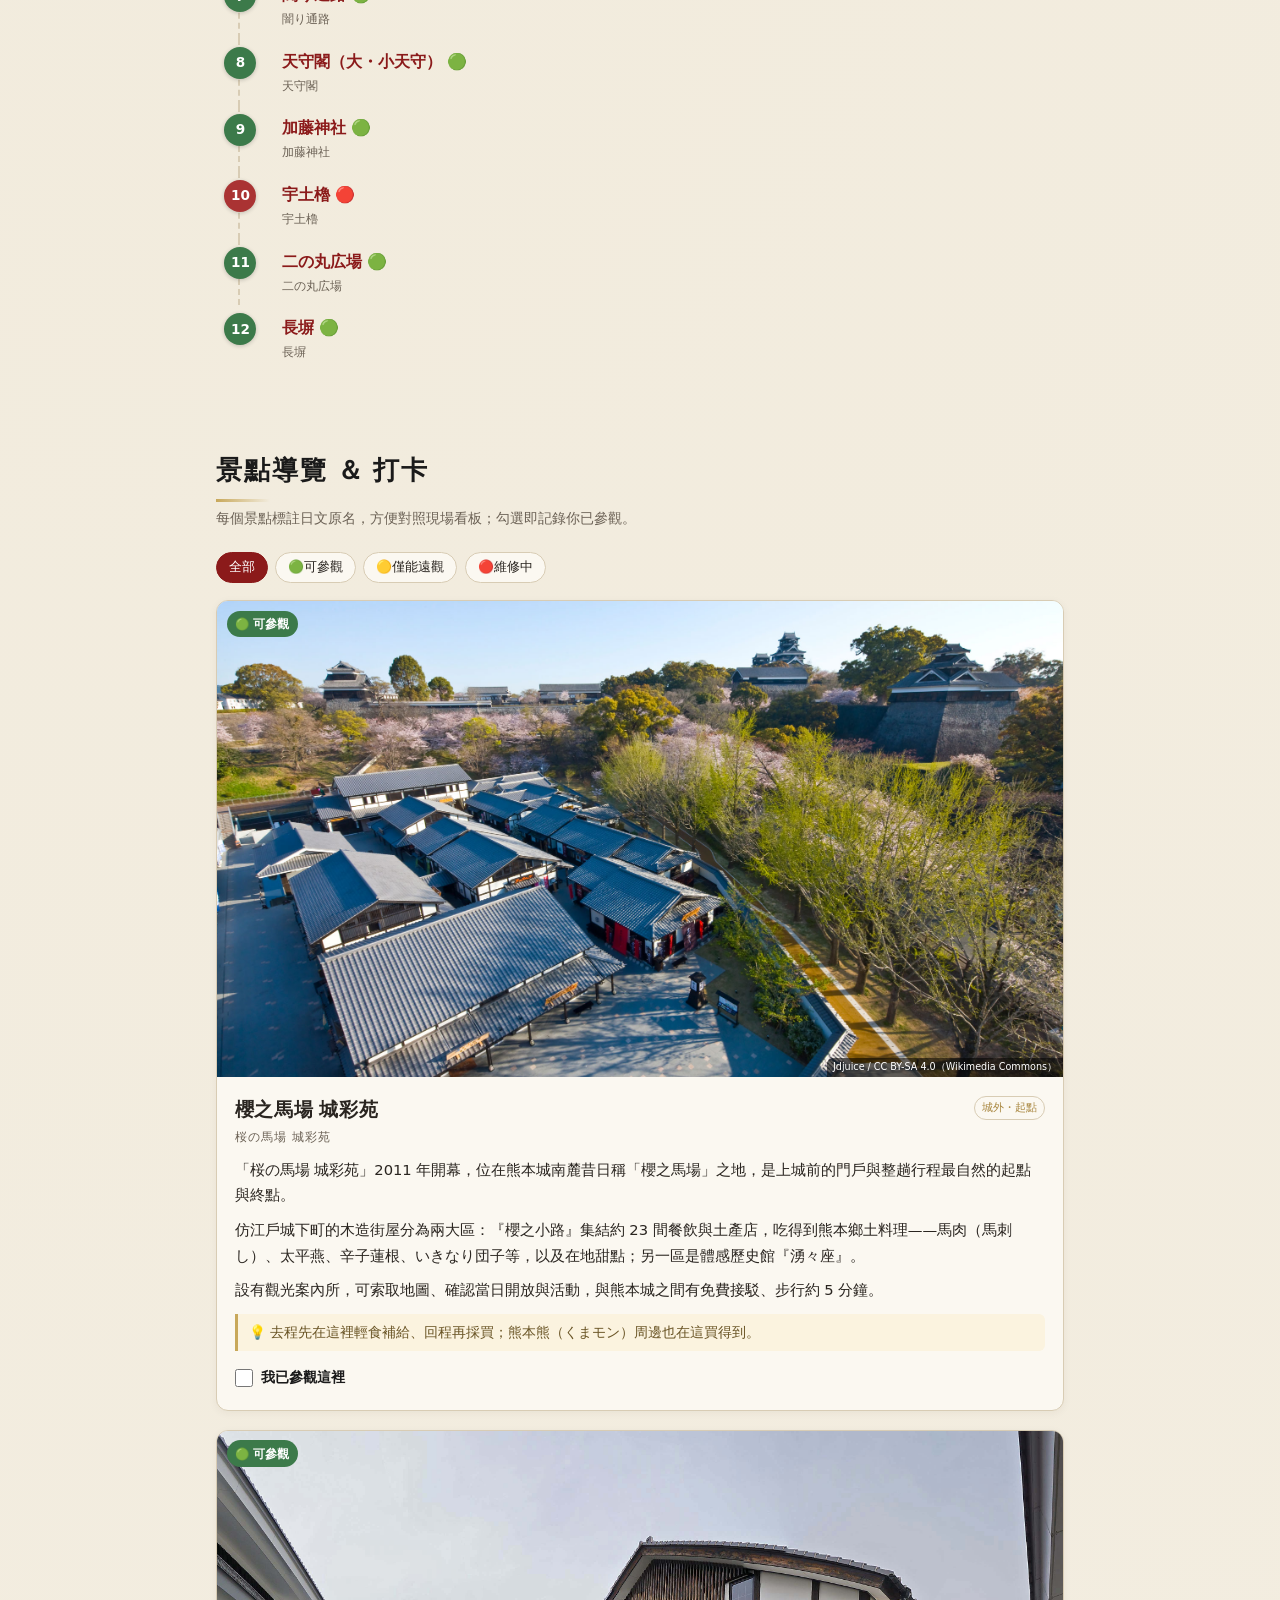
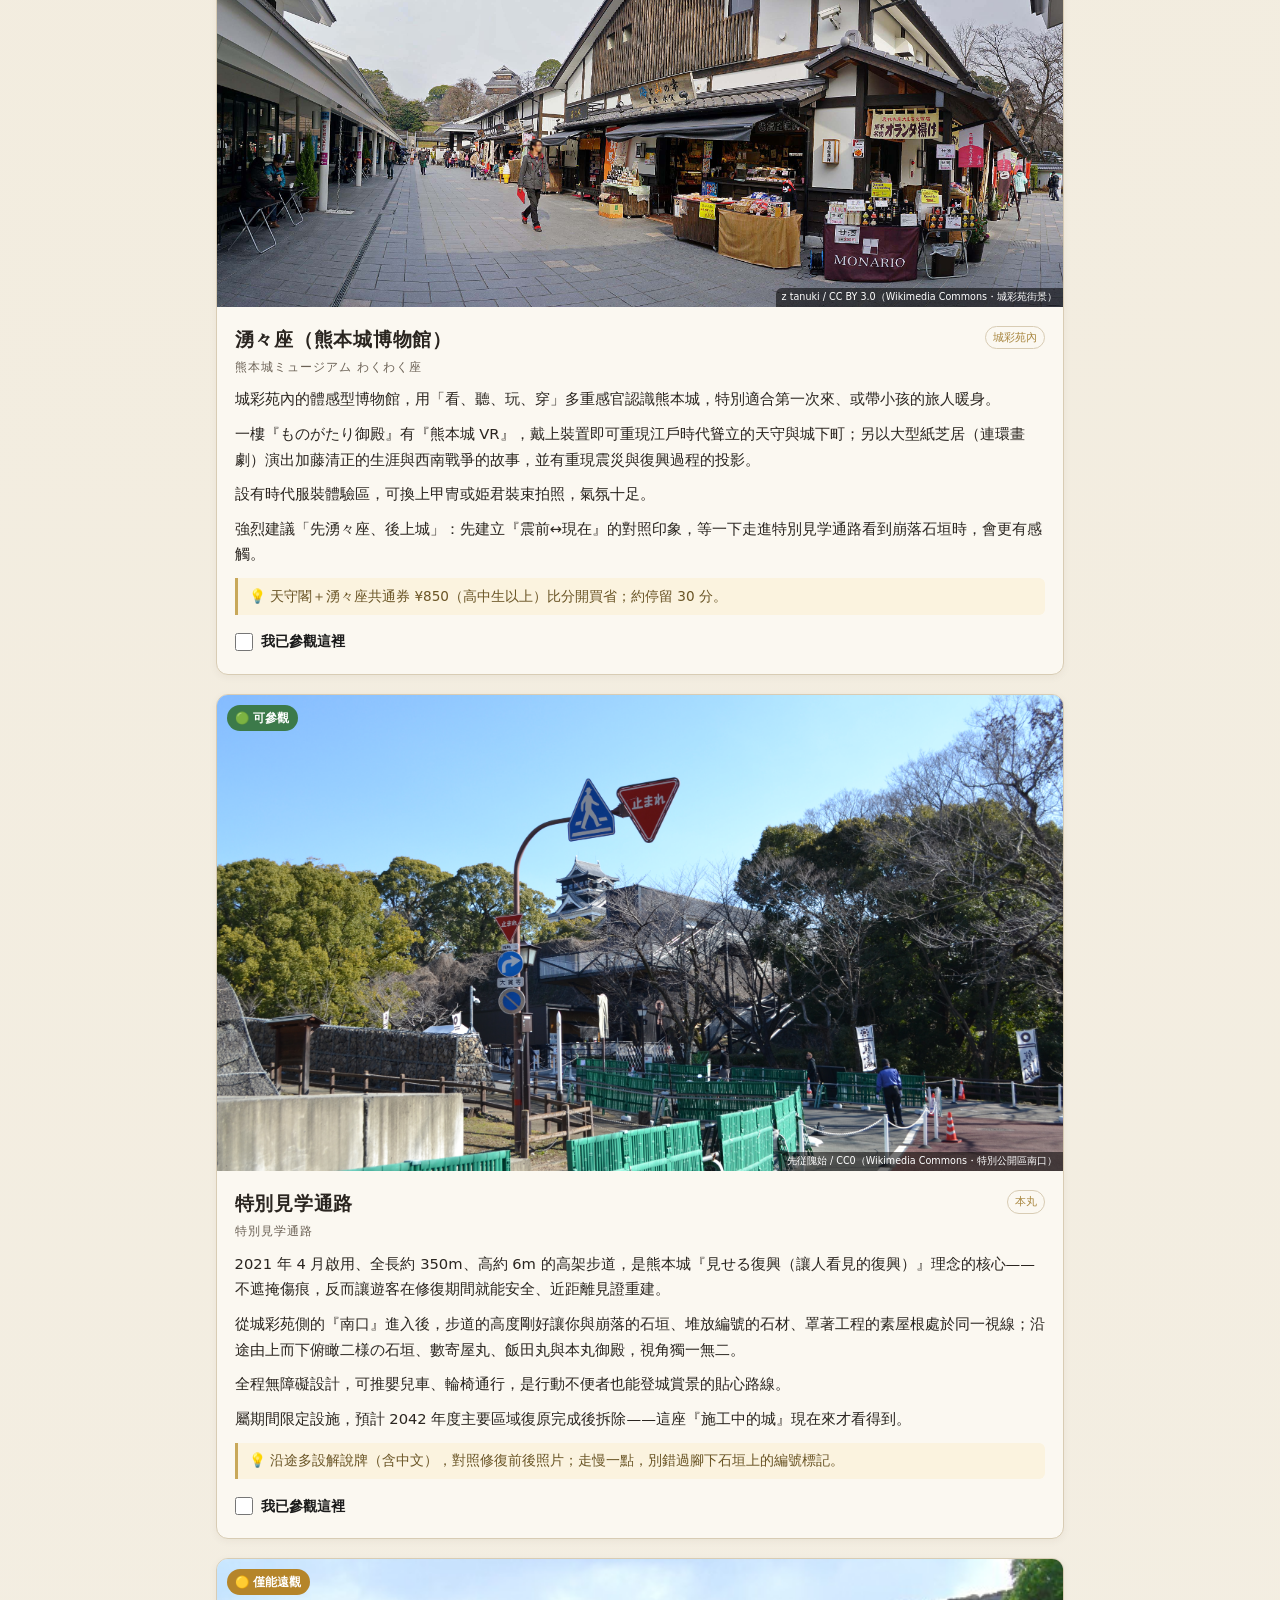
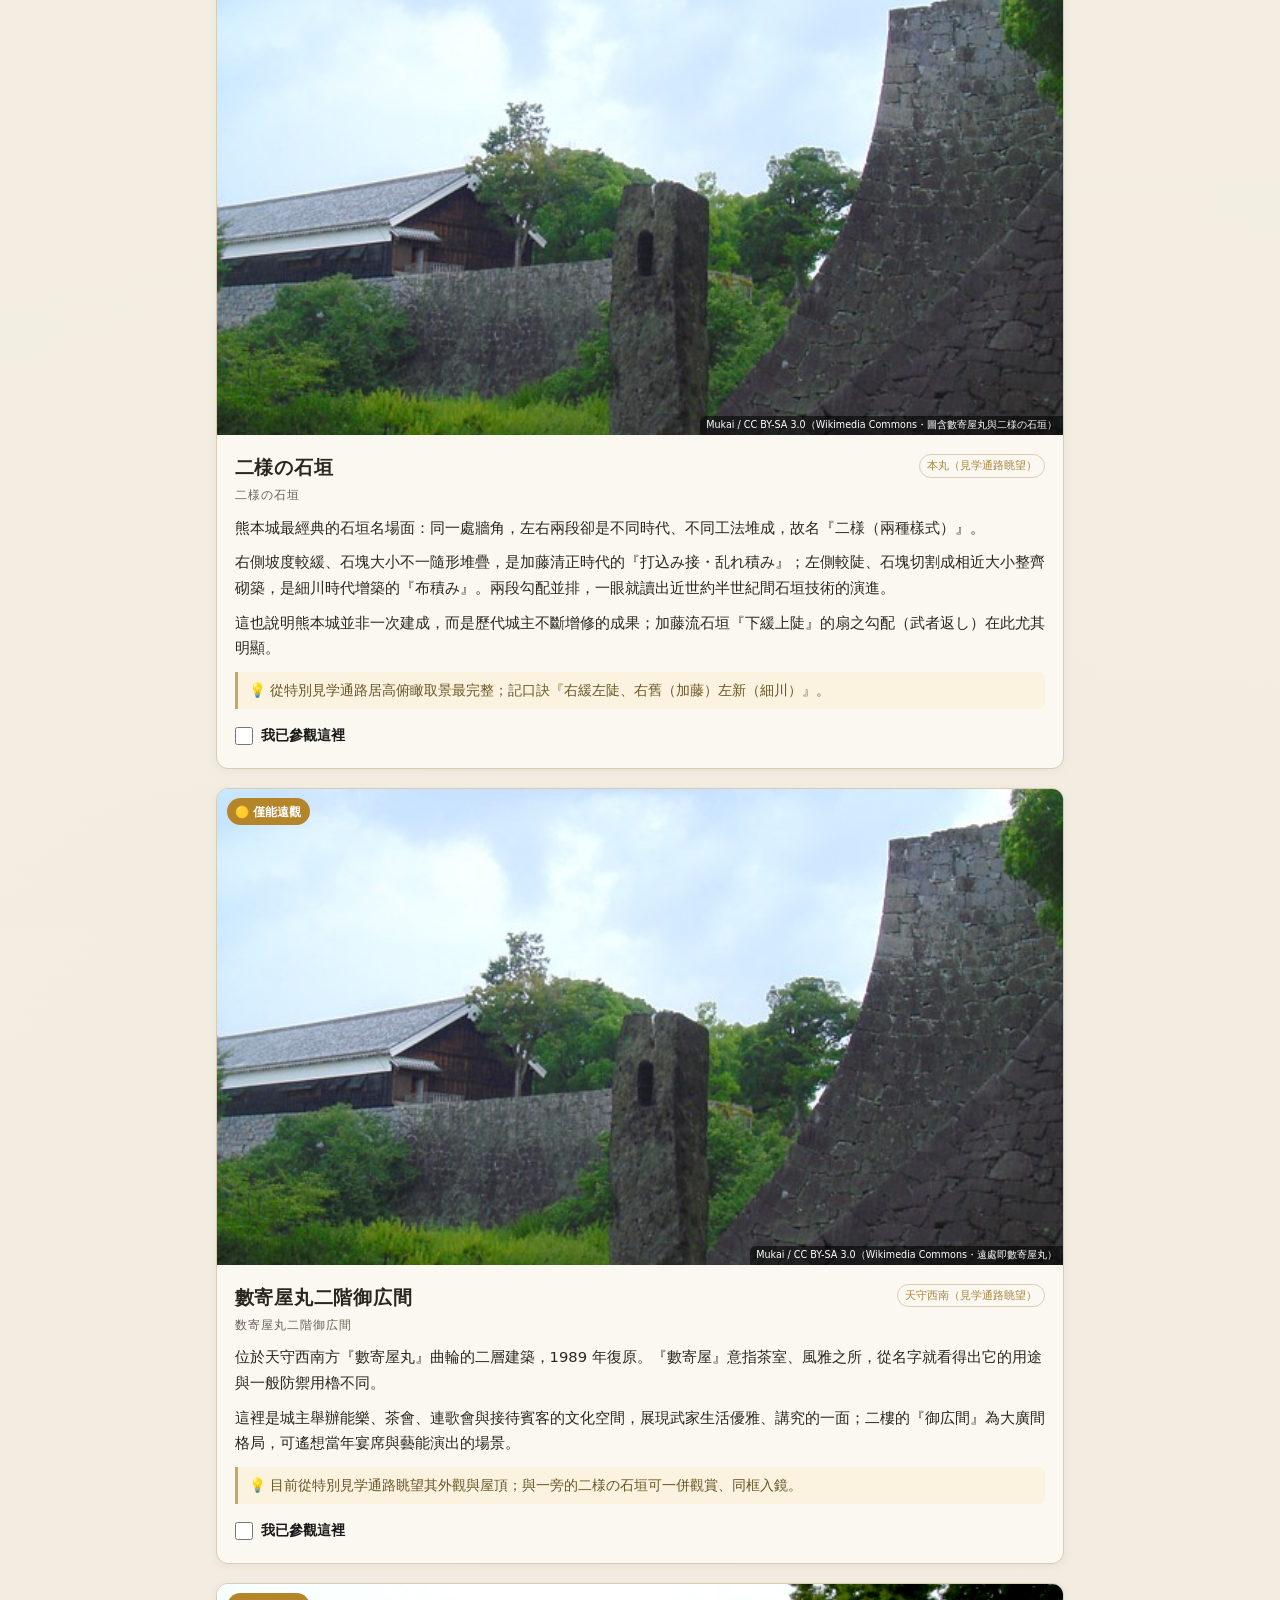
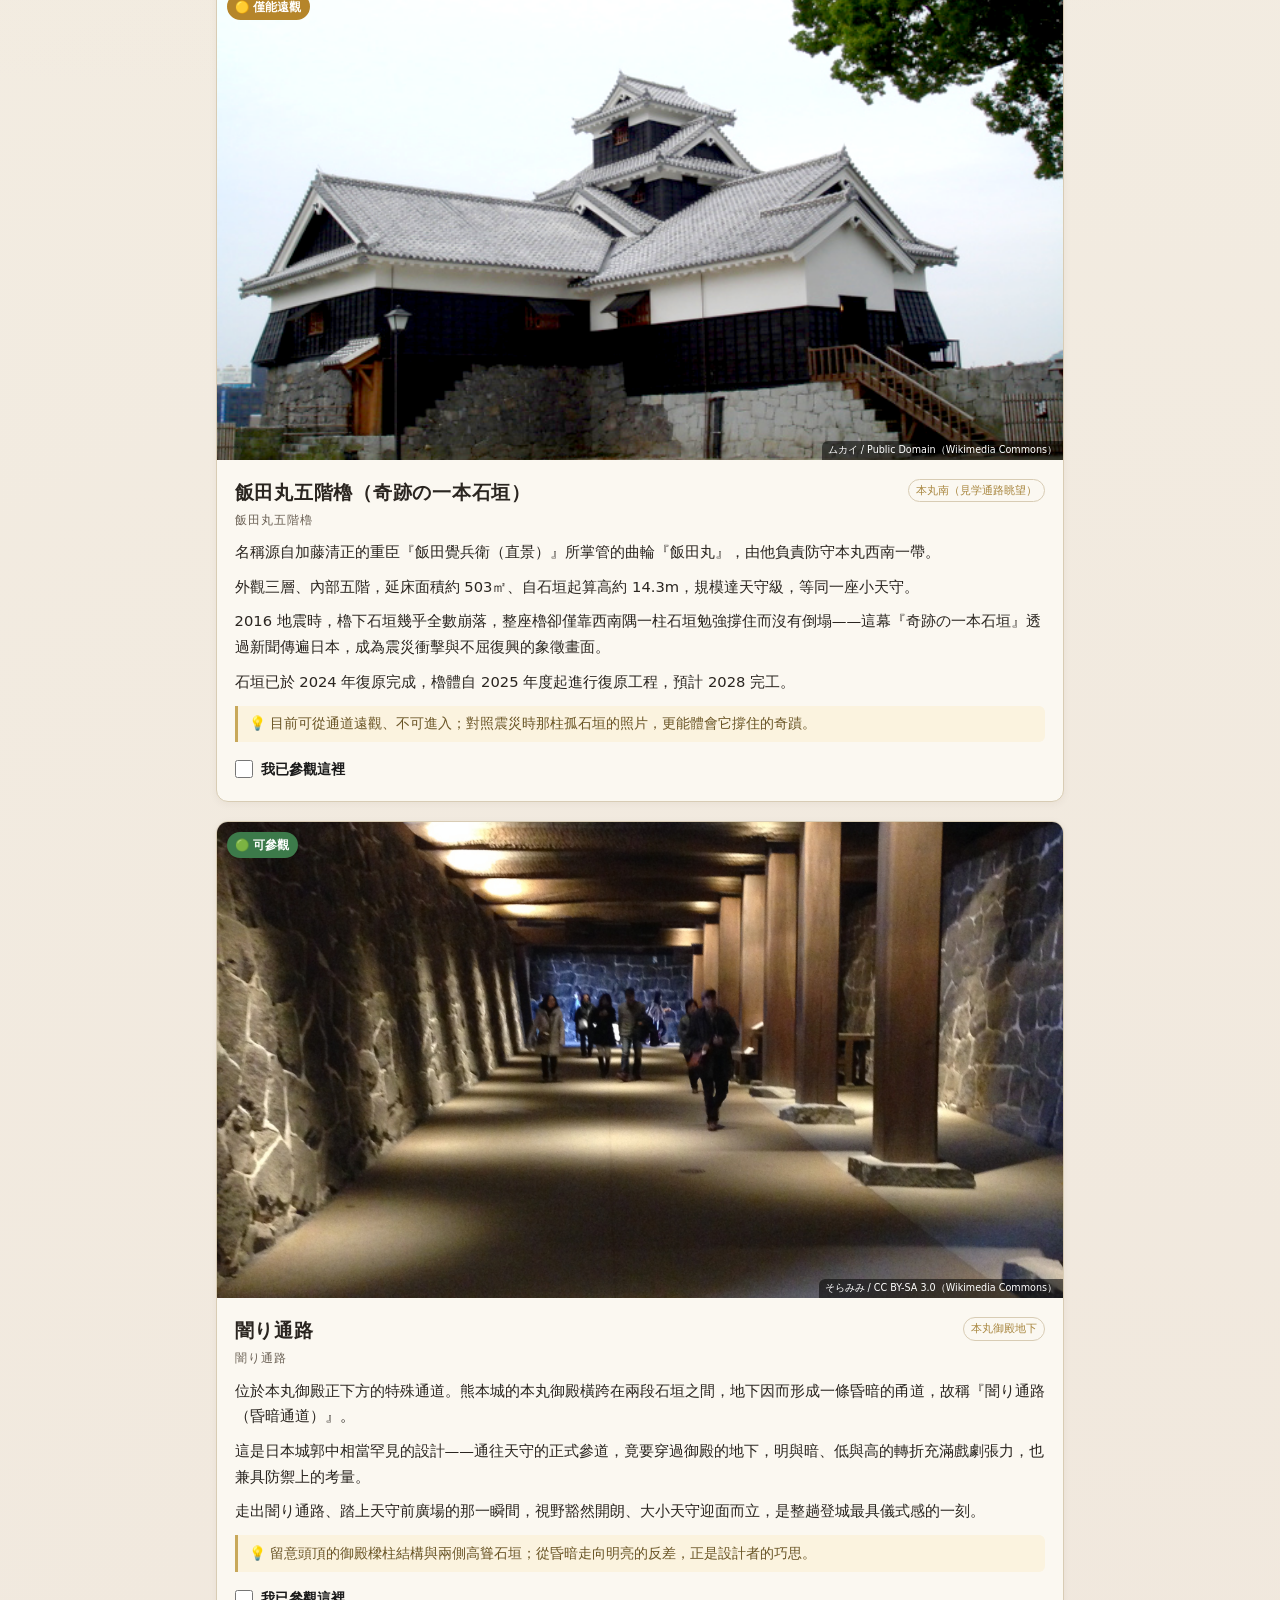
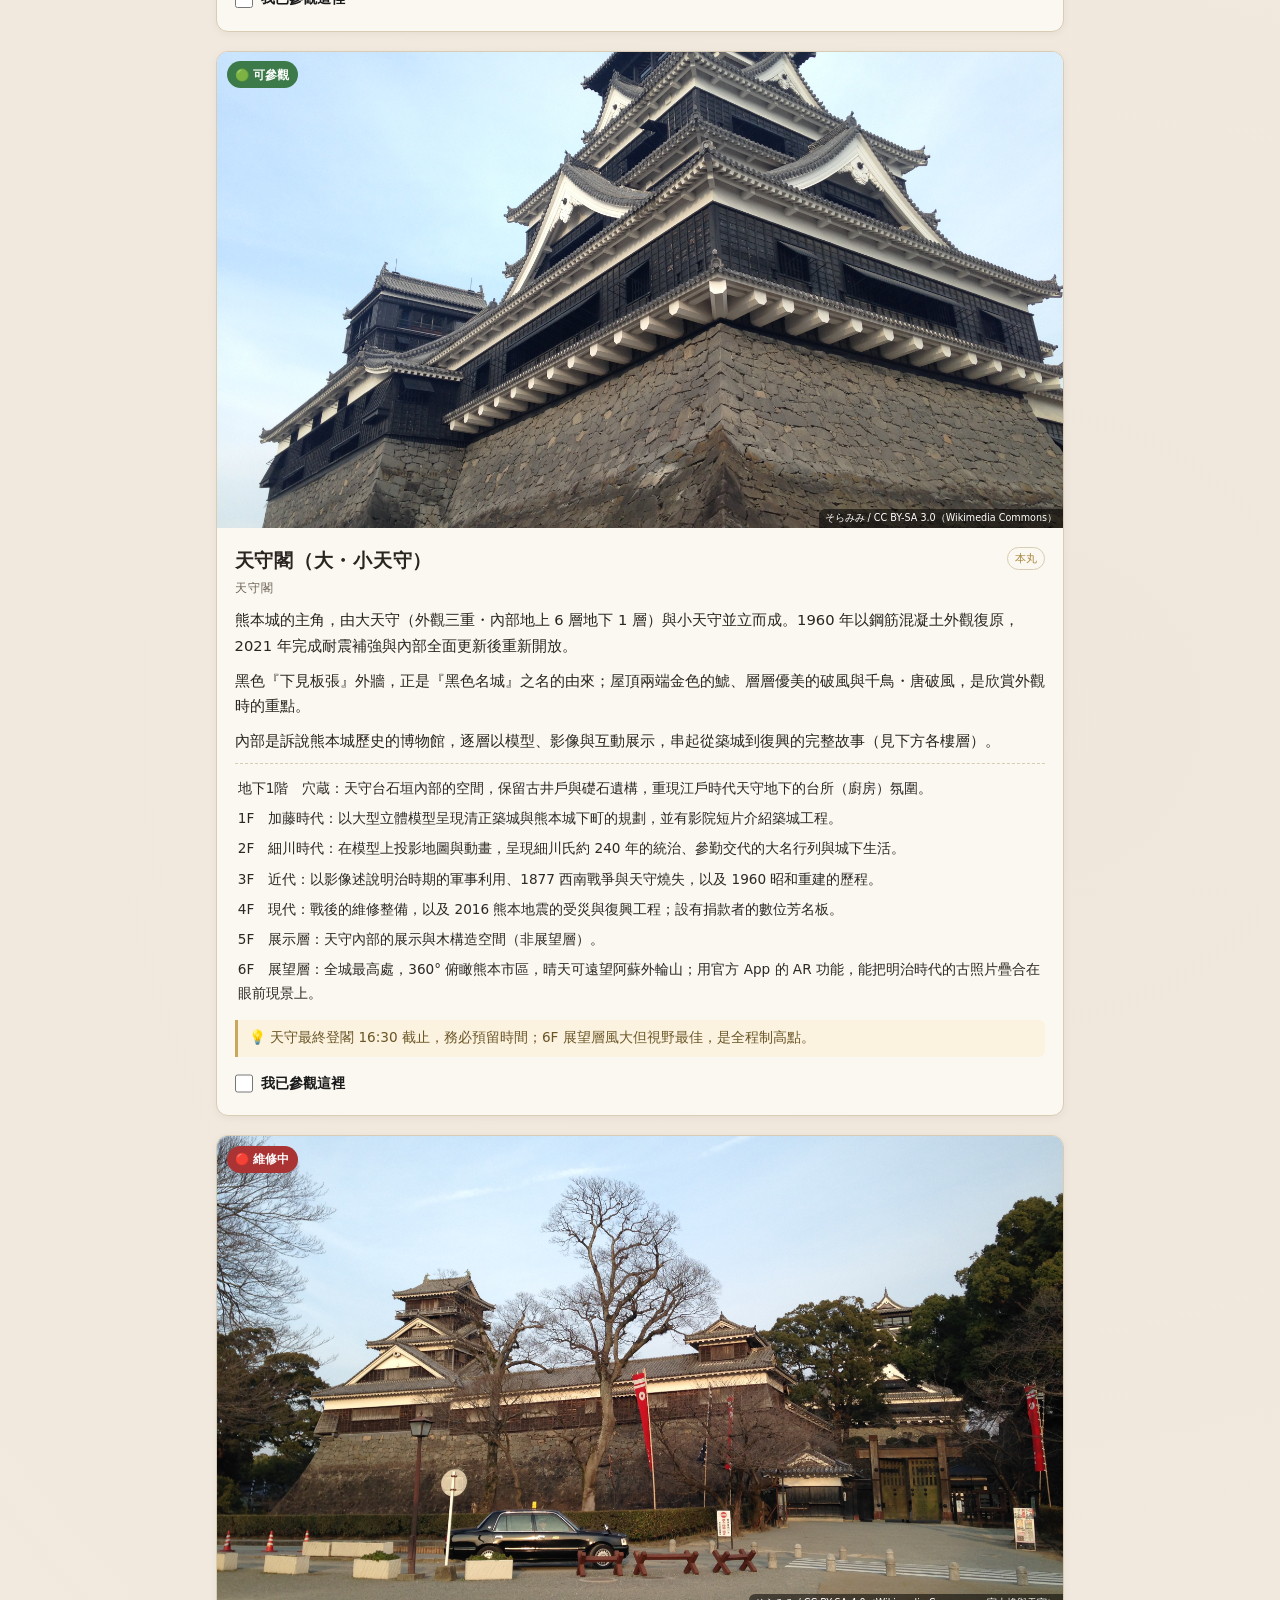
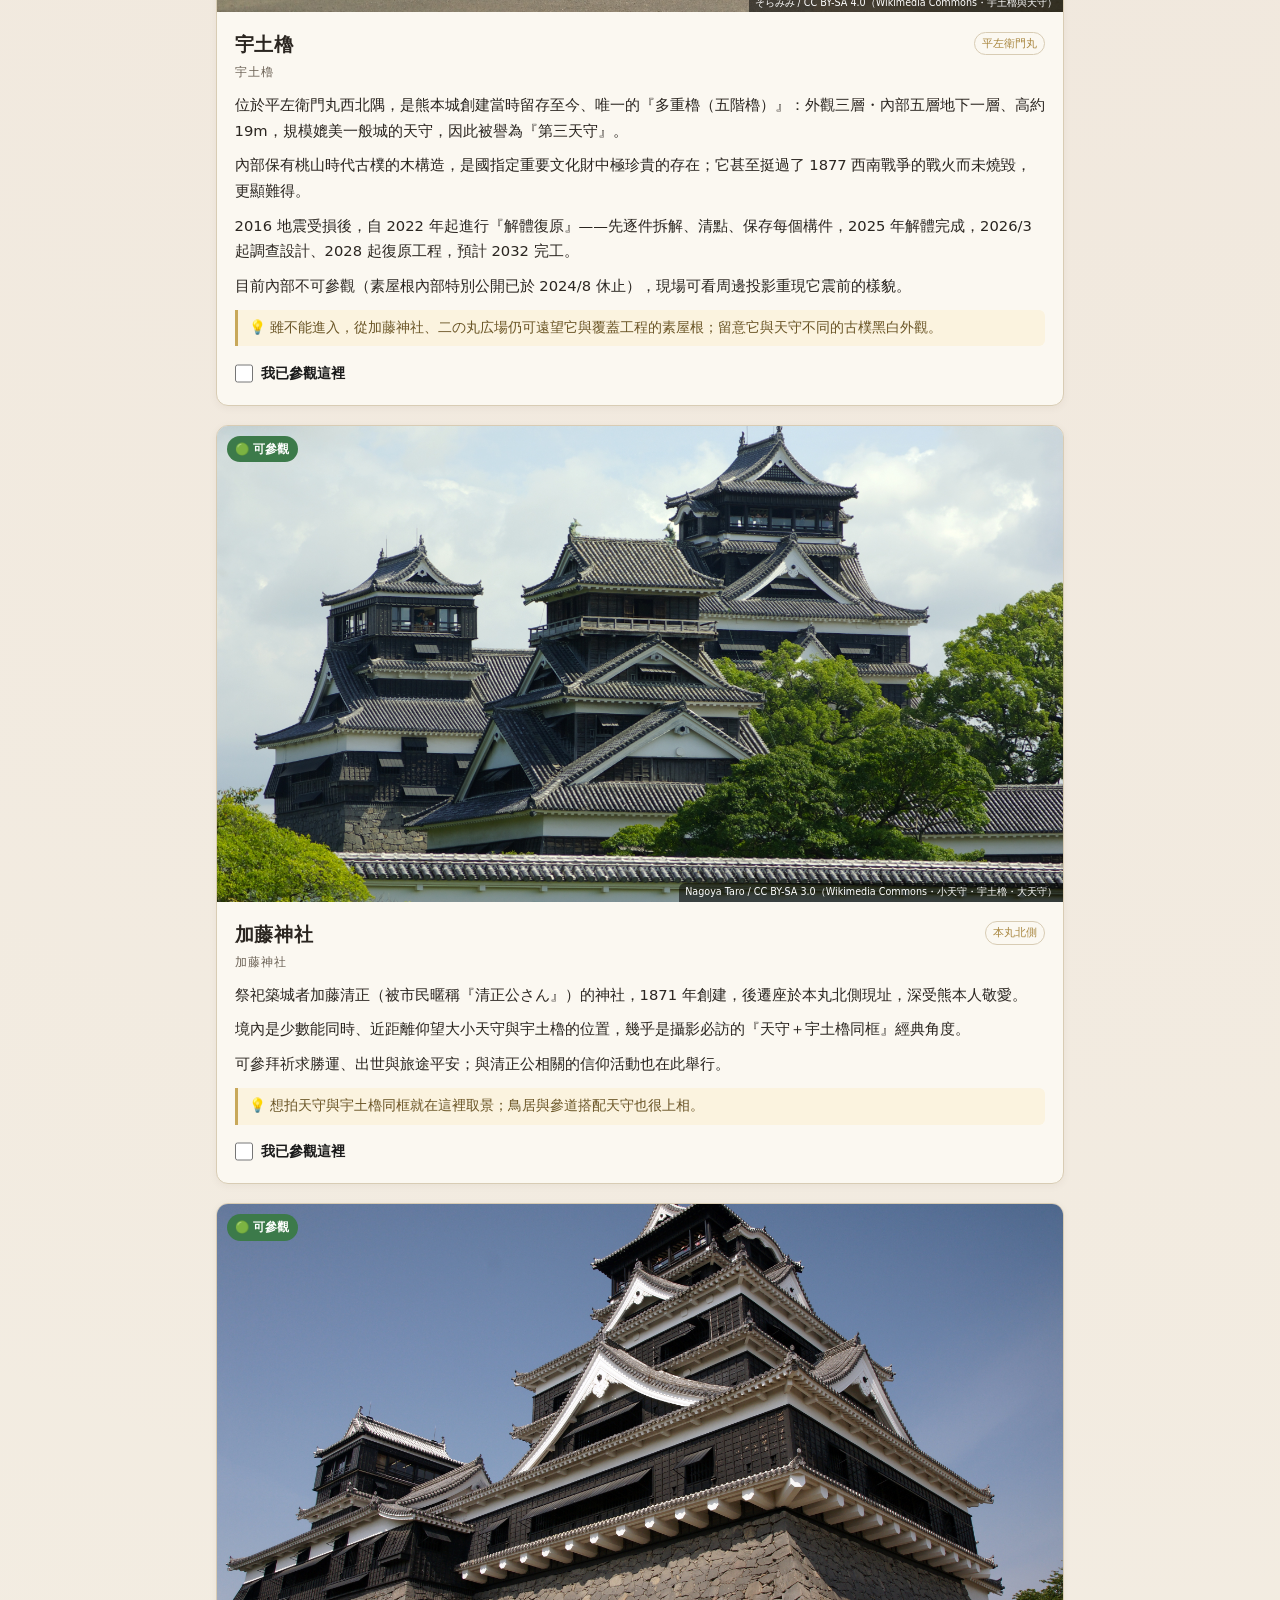
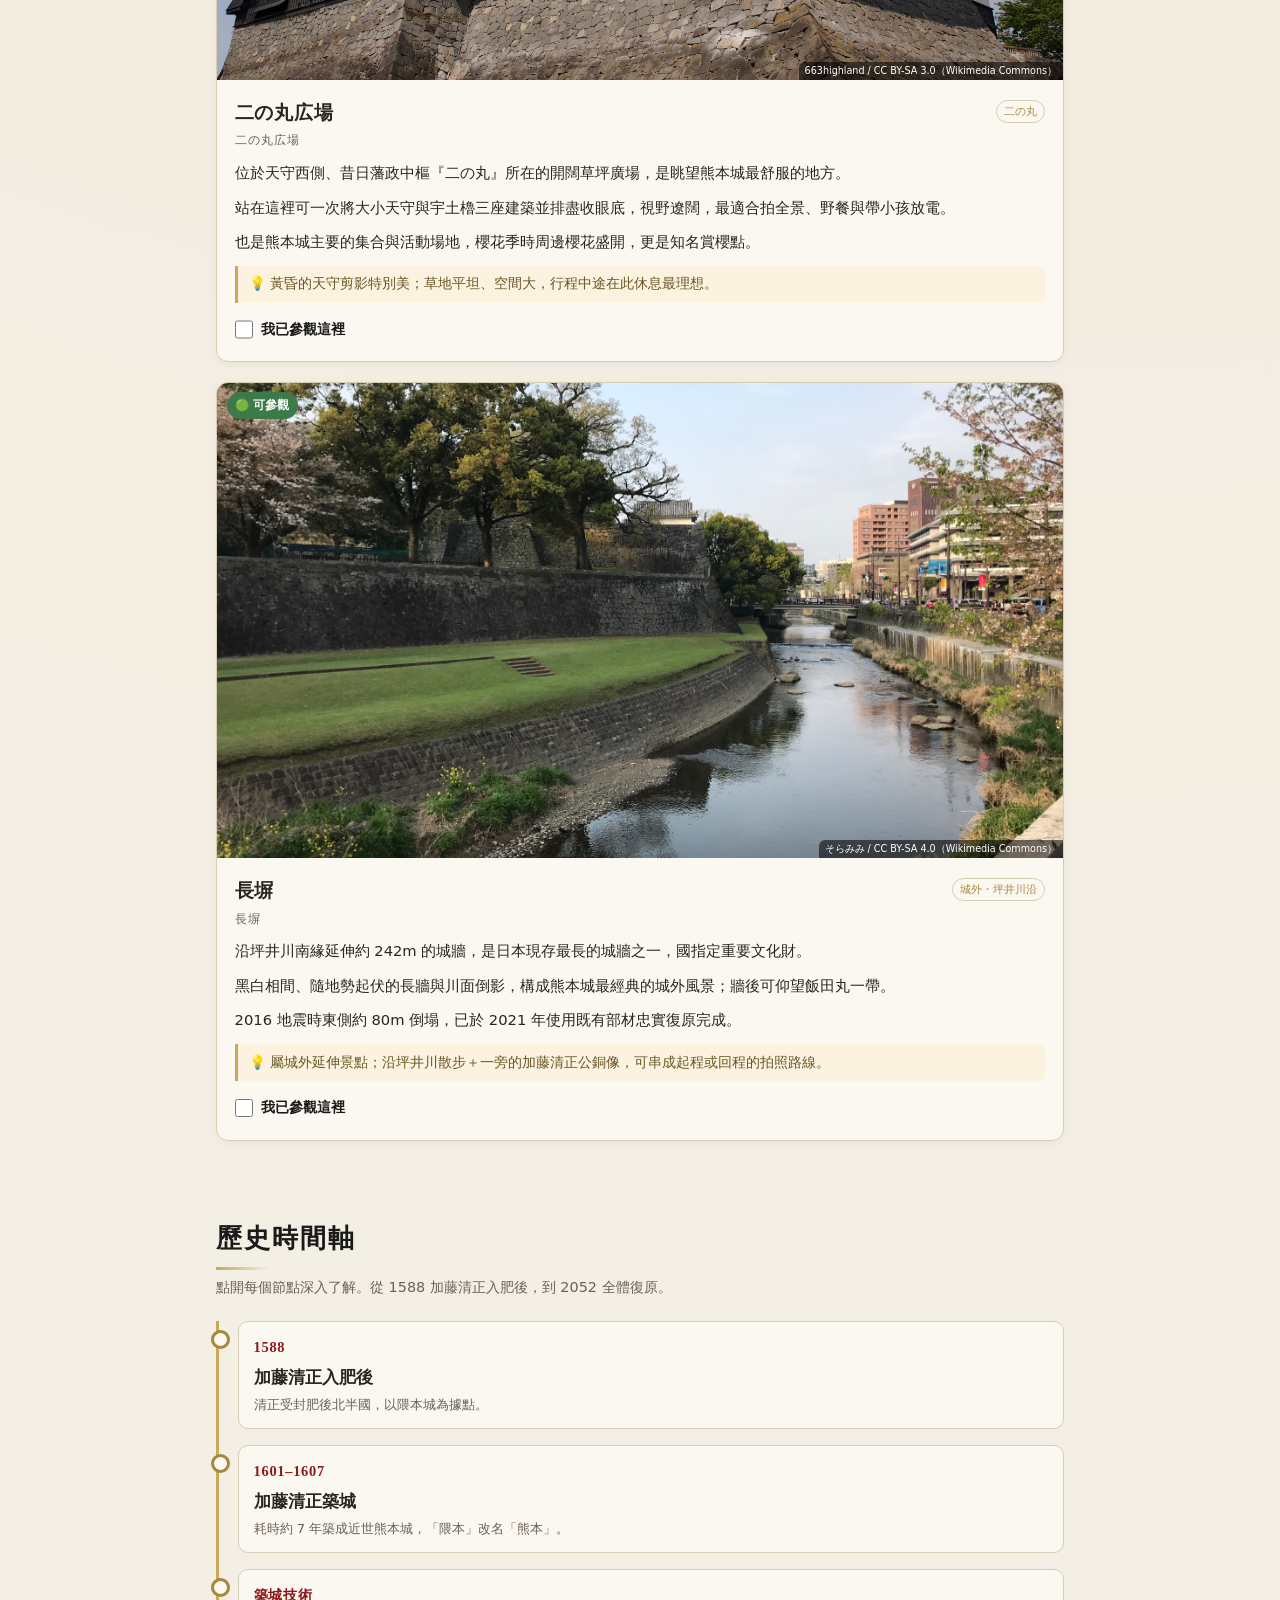
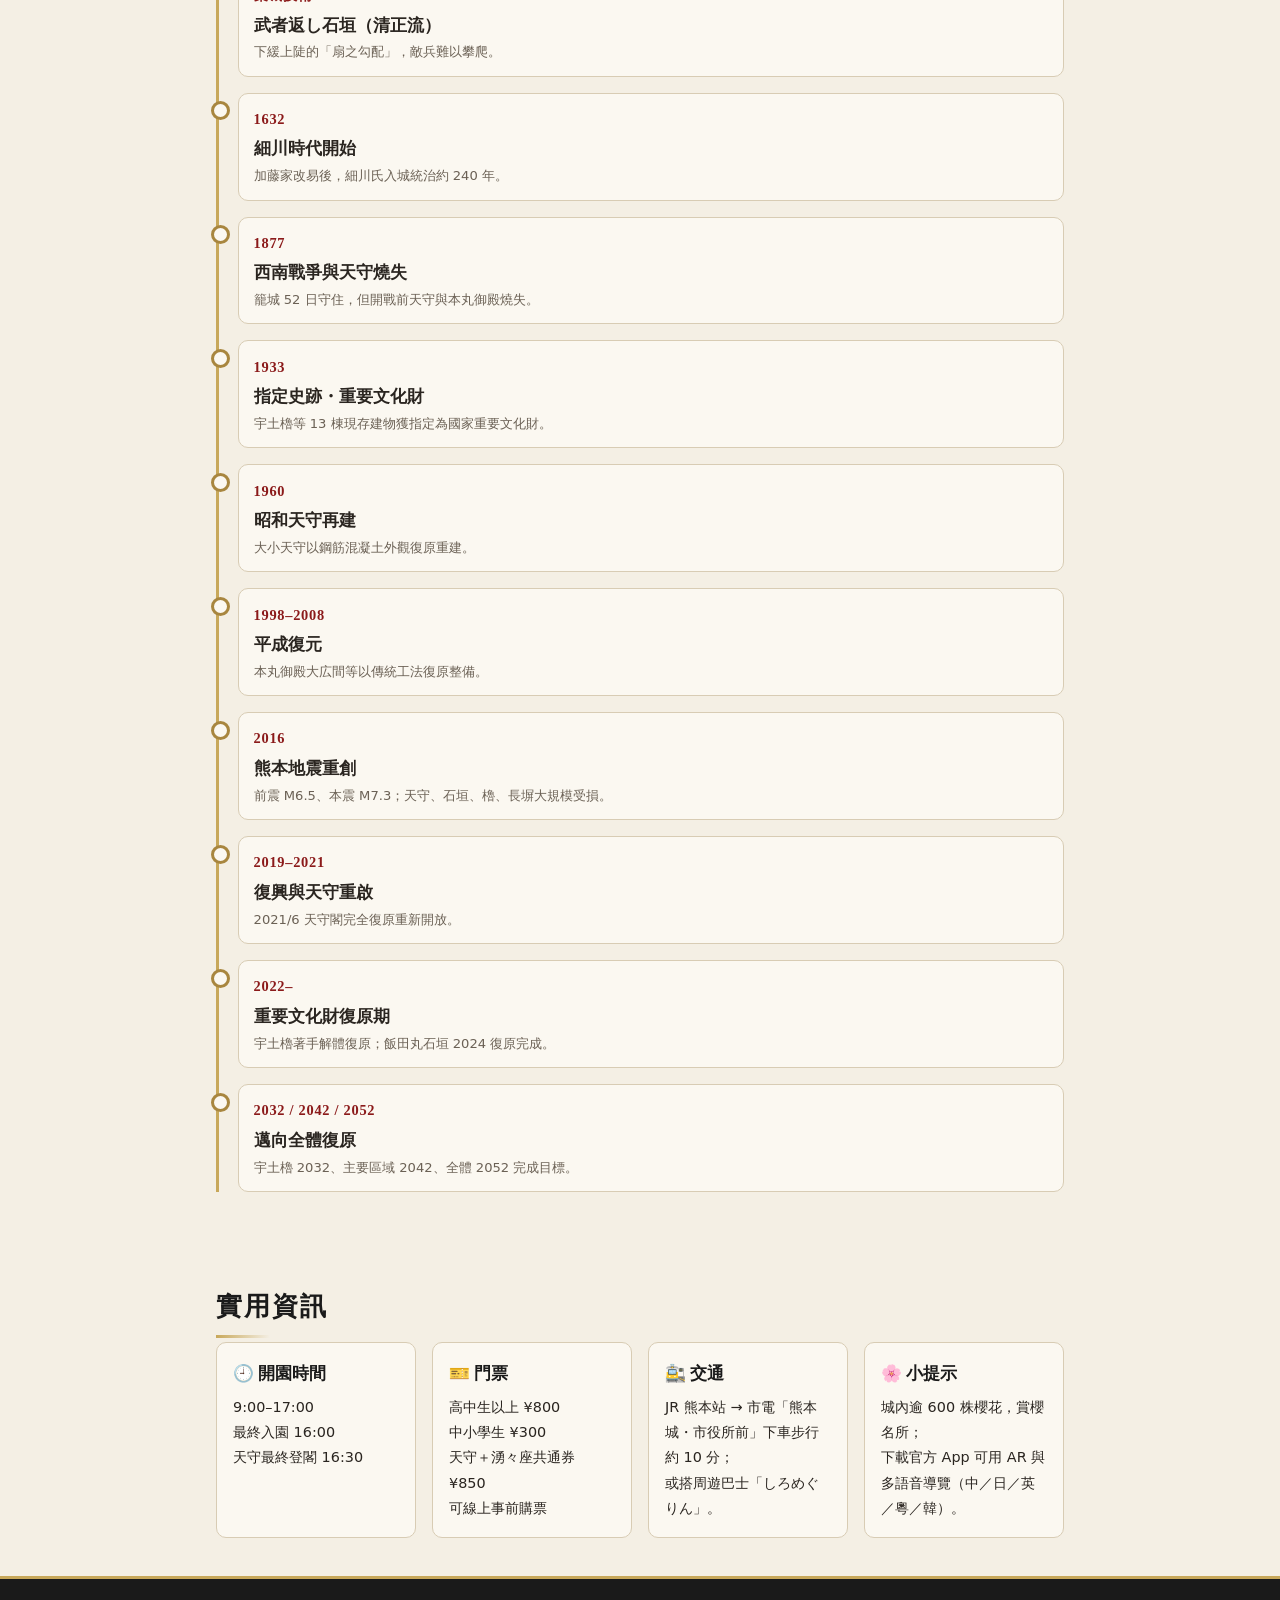
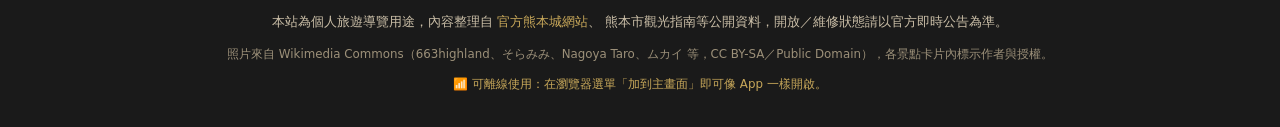
==== commit 789a8270: "Add visited checklist and note that records persist locally - Progress section now lists checked-in " ====
--- a/index.html
+++ b/index.html
@@ -51,6 +51,8 @@
     <span id="progress-text">0 / 0</span>
   </div>
   <div class="progress-bar"><div id="progress-fill"></div></div>
+  <div id="done-list" class="done-list"></div>
+  <p class="save-note">📌 打卡紀錄會自動儲存在這支裝置的瀏覽器，關閉網頁後下次再打開仍會保留。</p>
   <button id="reset-btn" class="reset-btn">清除打卡紀錄</button>
 </section>
 
--- a/css/style.css
+++ b/css/style.css
@@ -74,9 +74,27 @@
 .progress-bar{height:12px;background:var(--washi-2);border-radius:99px;overflow:hidden}
 #progress-fill{height:100%;width:0;background:linear-gradient(90deg,var(--gold),var(--gold-deep));
   border-radius:99px;transition:width .4s ease}
-.reset-btn{margin-top:.7rem;background:none;border:1px solid var(--line);
+.reset-btn{margin-top:.4rem;background:none;border:1px solid var(--line);
   color:var(--muted);padding:.3rem .8rem;border-radius:99px;font-size:.78rem;cursor:pointer}
 .reset-btn:hover{border-color:var(--crimson);color:var(--crimson)}
+
+/* 已打卡清單 */
+.done-list{margin-top:.9rem}
+.done-head{font-family:var(--serif);font-weight:600;color:var(--open);font-size:.92rem;margin-bottom:.4rem}
+.done-empty{font-size:.82rem;color:var(--muted);margin-top:.9rem}
+.done-ul{list-style:none;display:flex;flex-direction:column;gap:.35rem}
+.done-ul a{display:flex;align-items:center;gap:.5rem;padding:.4rem .6rem;background:#fff;
+  border:1px solid var(--line);border-left:4px solid var(--gold);border-radius:7px;
+  color:var(--text);text-decoration:none;transition:.15s}
+.done-ul a:hover{border-left-color:var(--crimson);background:#fffdf7}
+.done-icon{font-size:.7rem}
+.done-name{font-family:var(--serif);font-weight:600;font-size:.9rem}
+.done-jp{font-size:.72rem;color:var(--muted);flex:1}
+.done-undo{margin-left:auto;background:none;border:none;color:var(--muted);cursor:pointer;
+  font-size:.85rem;padding:.1rem .35rem;border-radius:5px;line-height:1}
+.done-undo:hover{background:#f3e3e3;color:var(--crimson)}
+.save-note{font-size:.74rem;color:var(--gold-deep);margin-top:.7rem;
+  background:#fbf3df;border-radius:6px;padding:.4rem .6rem}
 
 /* 區塊 */
 .block{max-width:880px;margin:0 auto;padding:2.4rem 1rem}
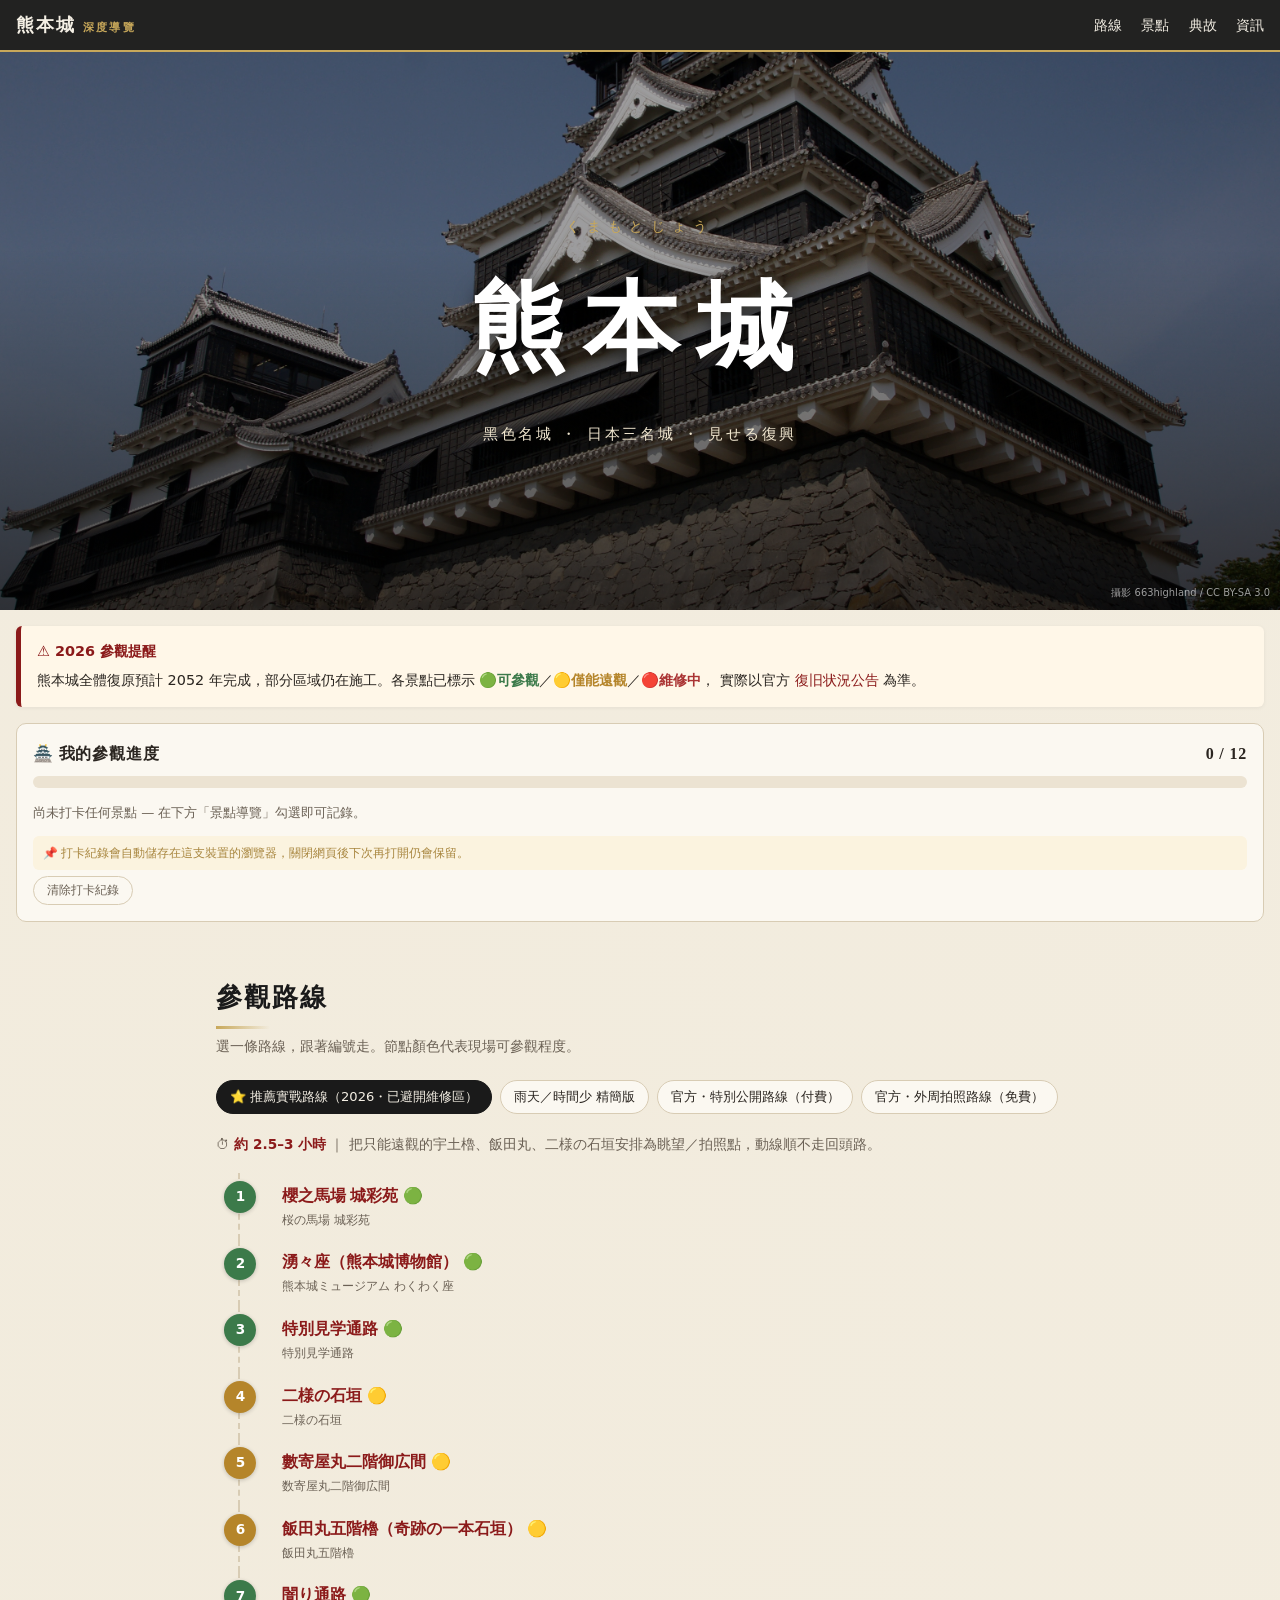
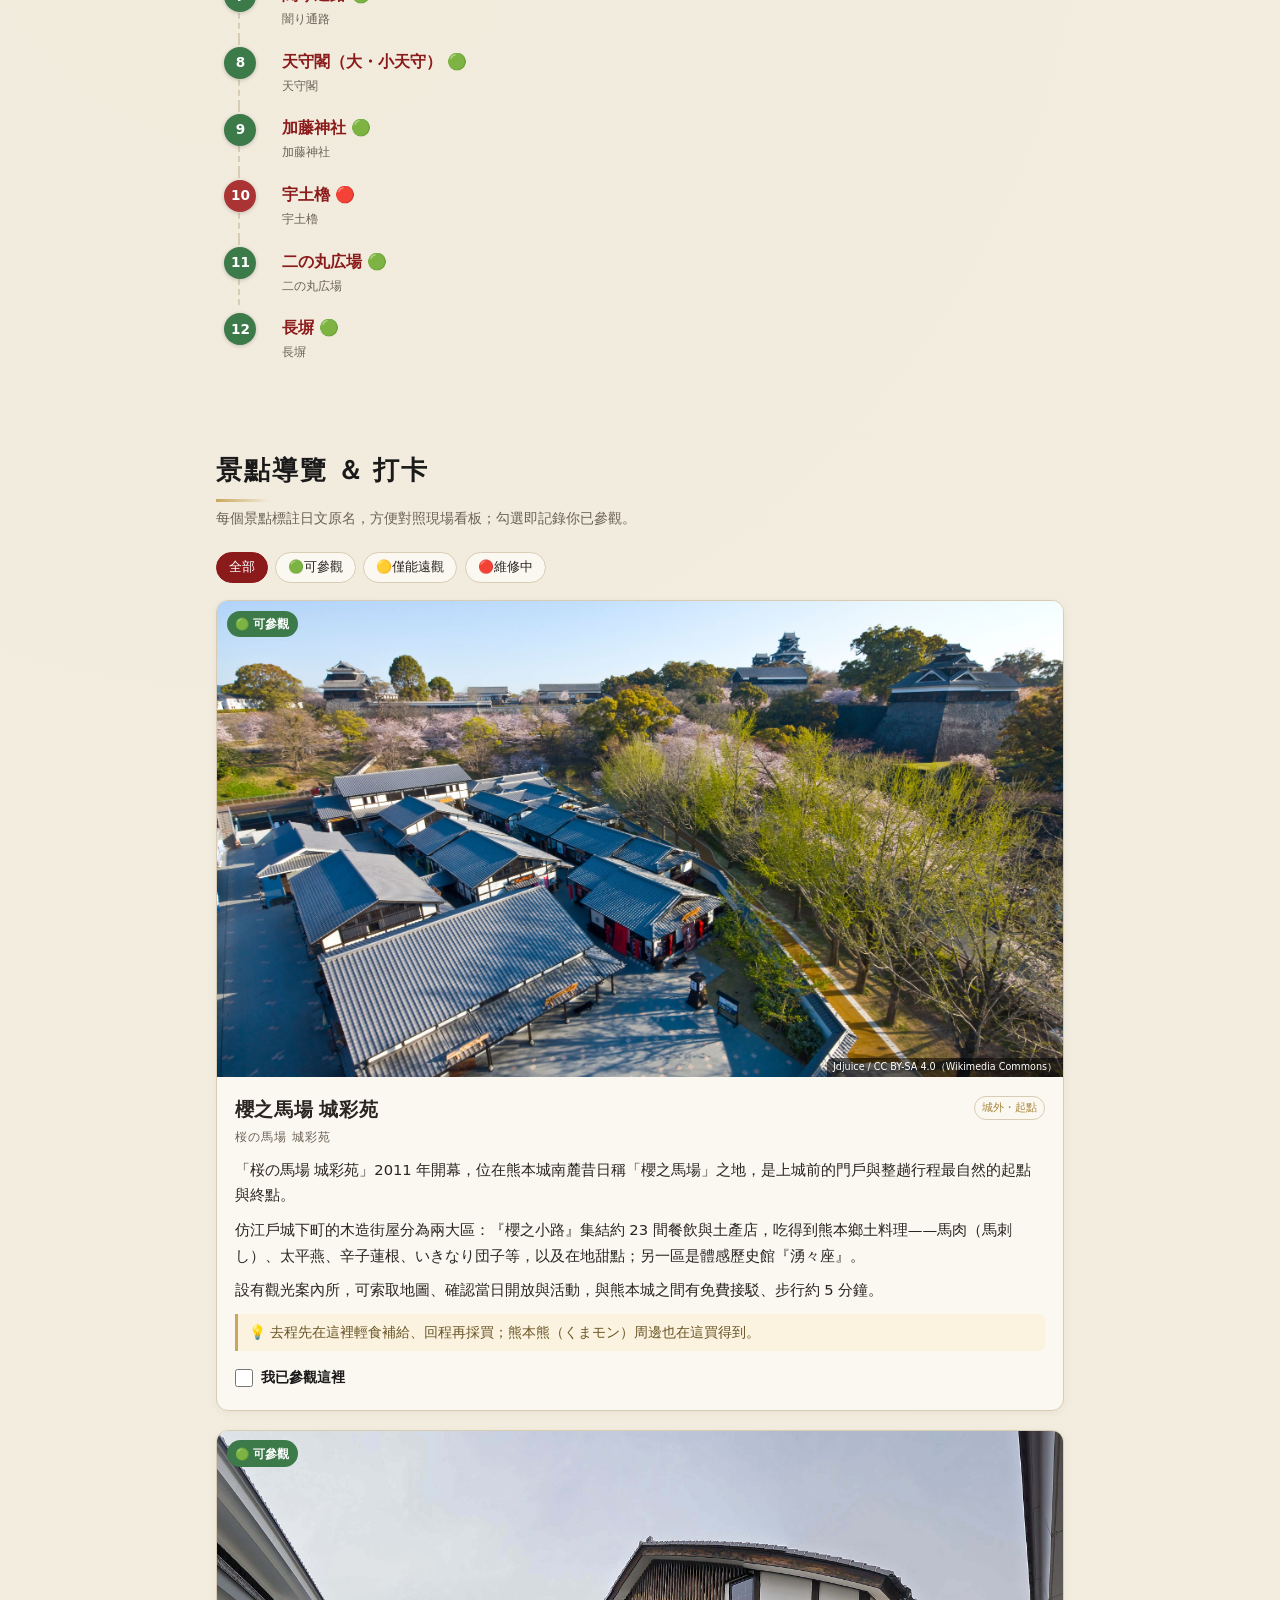
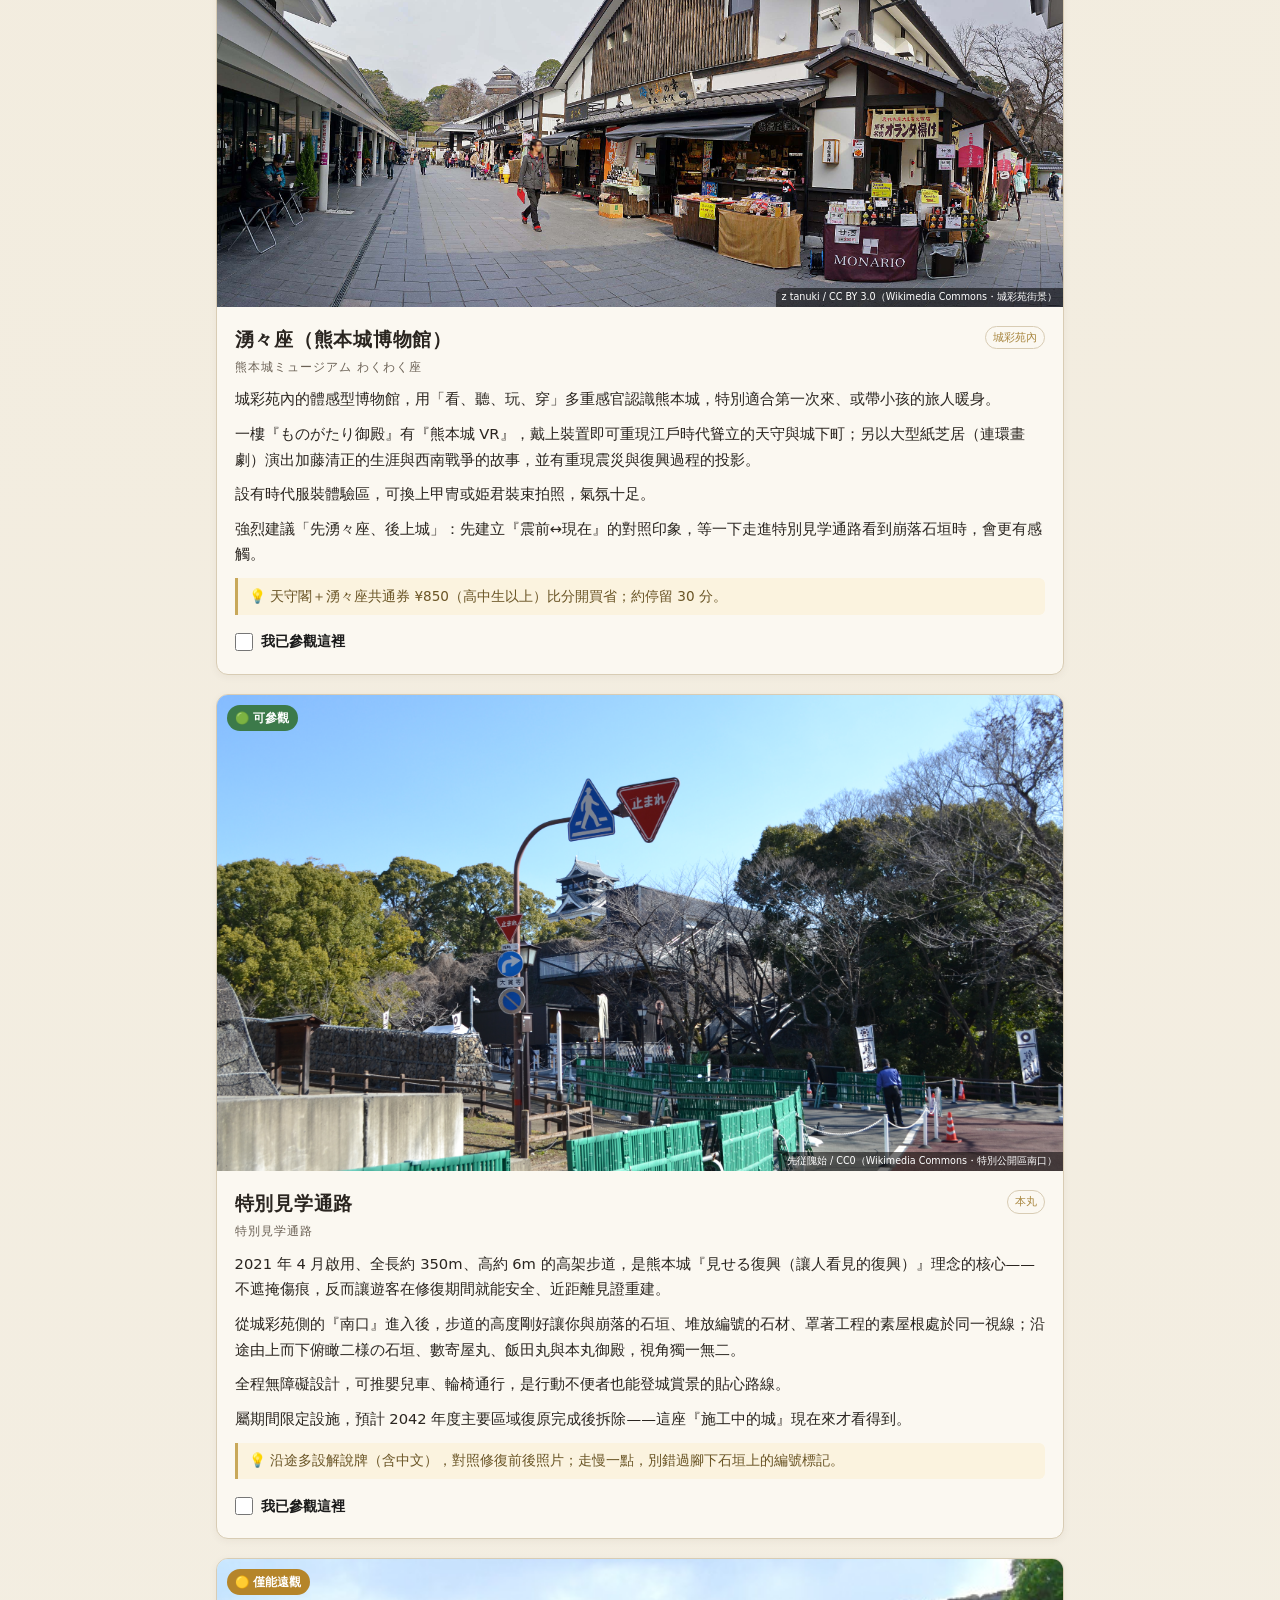
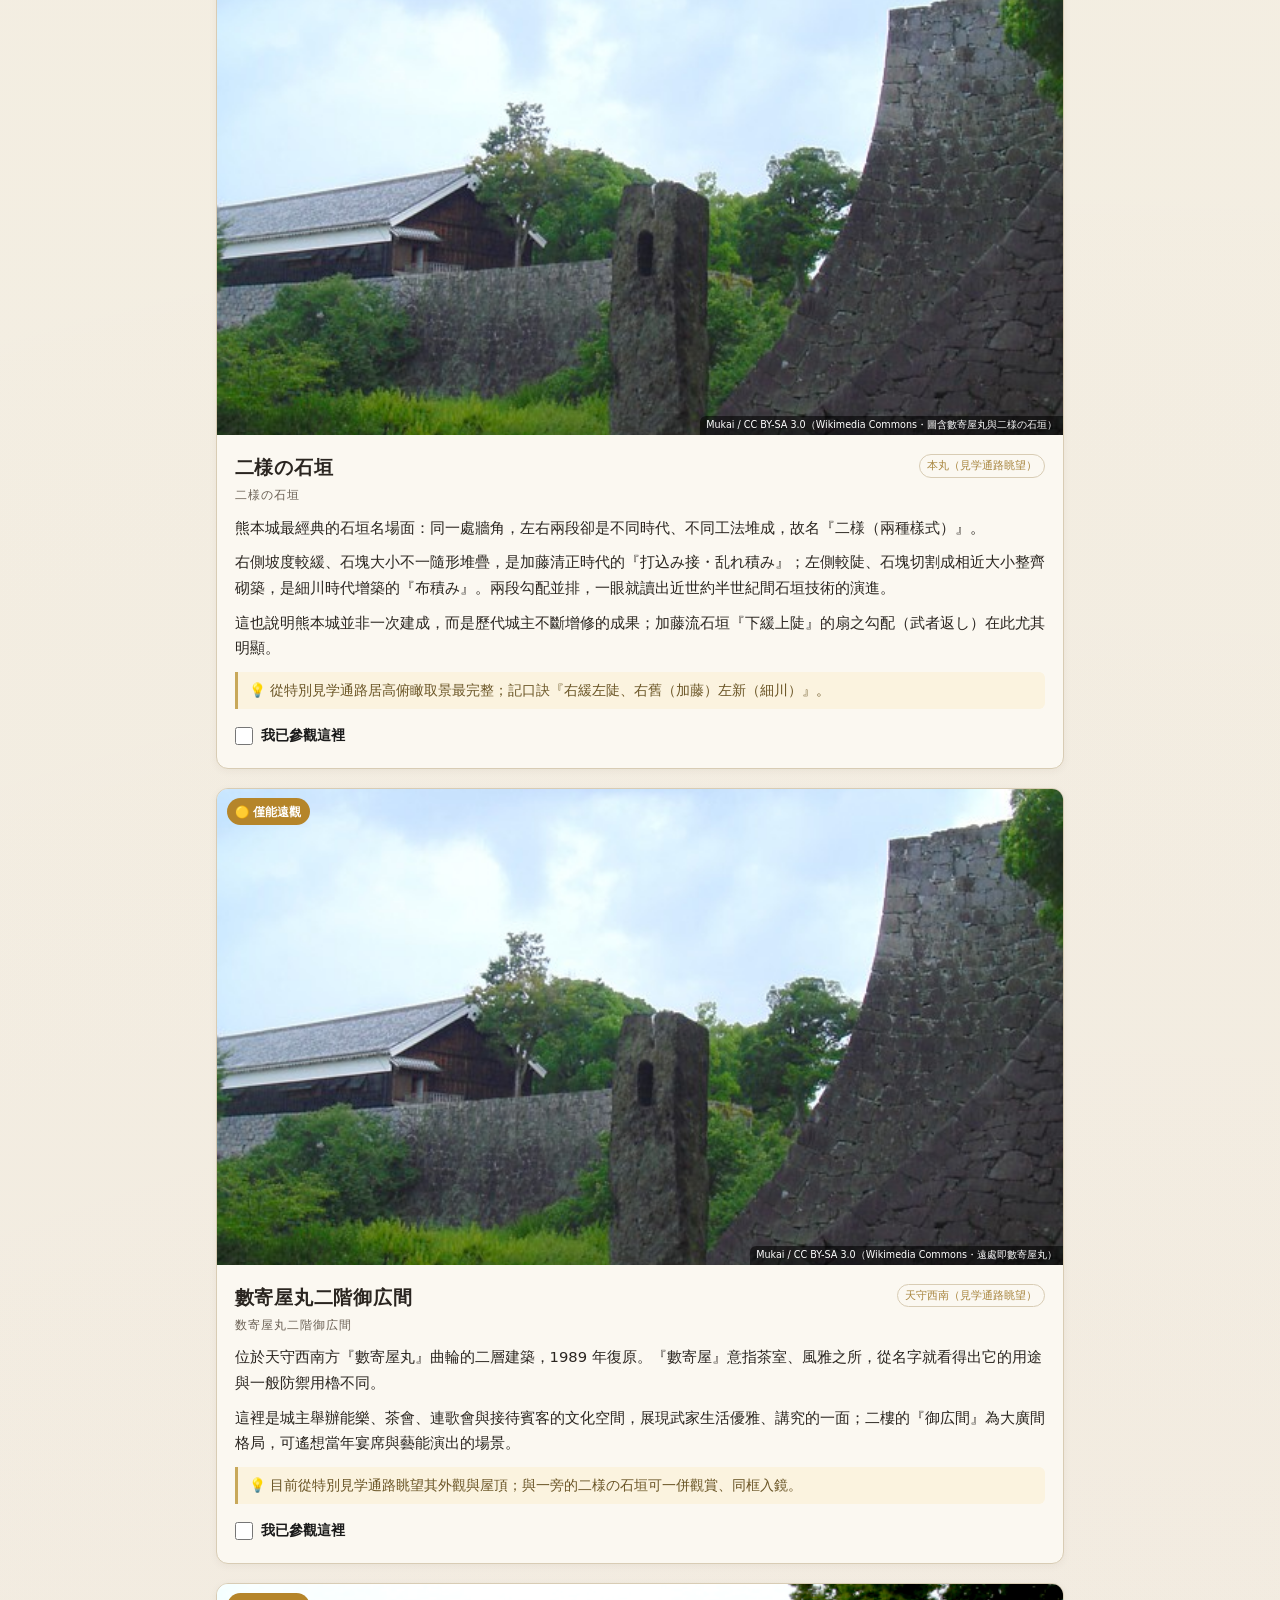
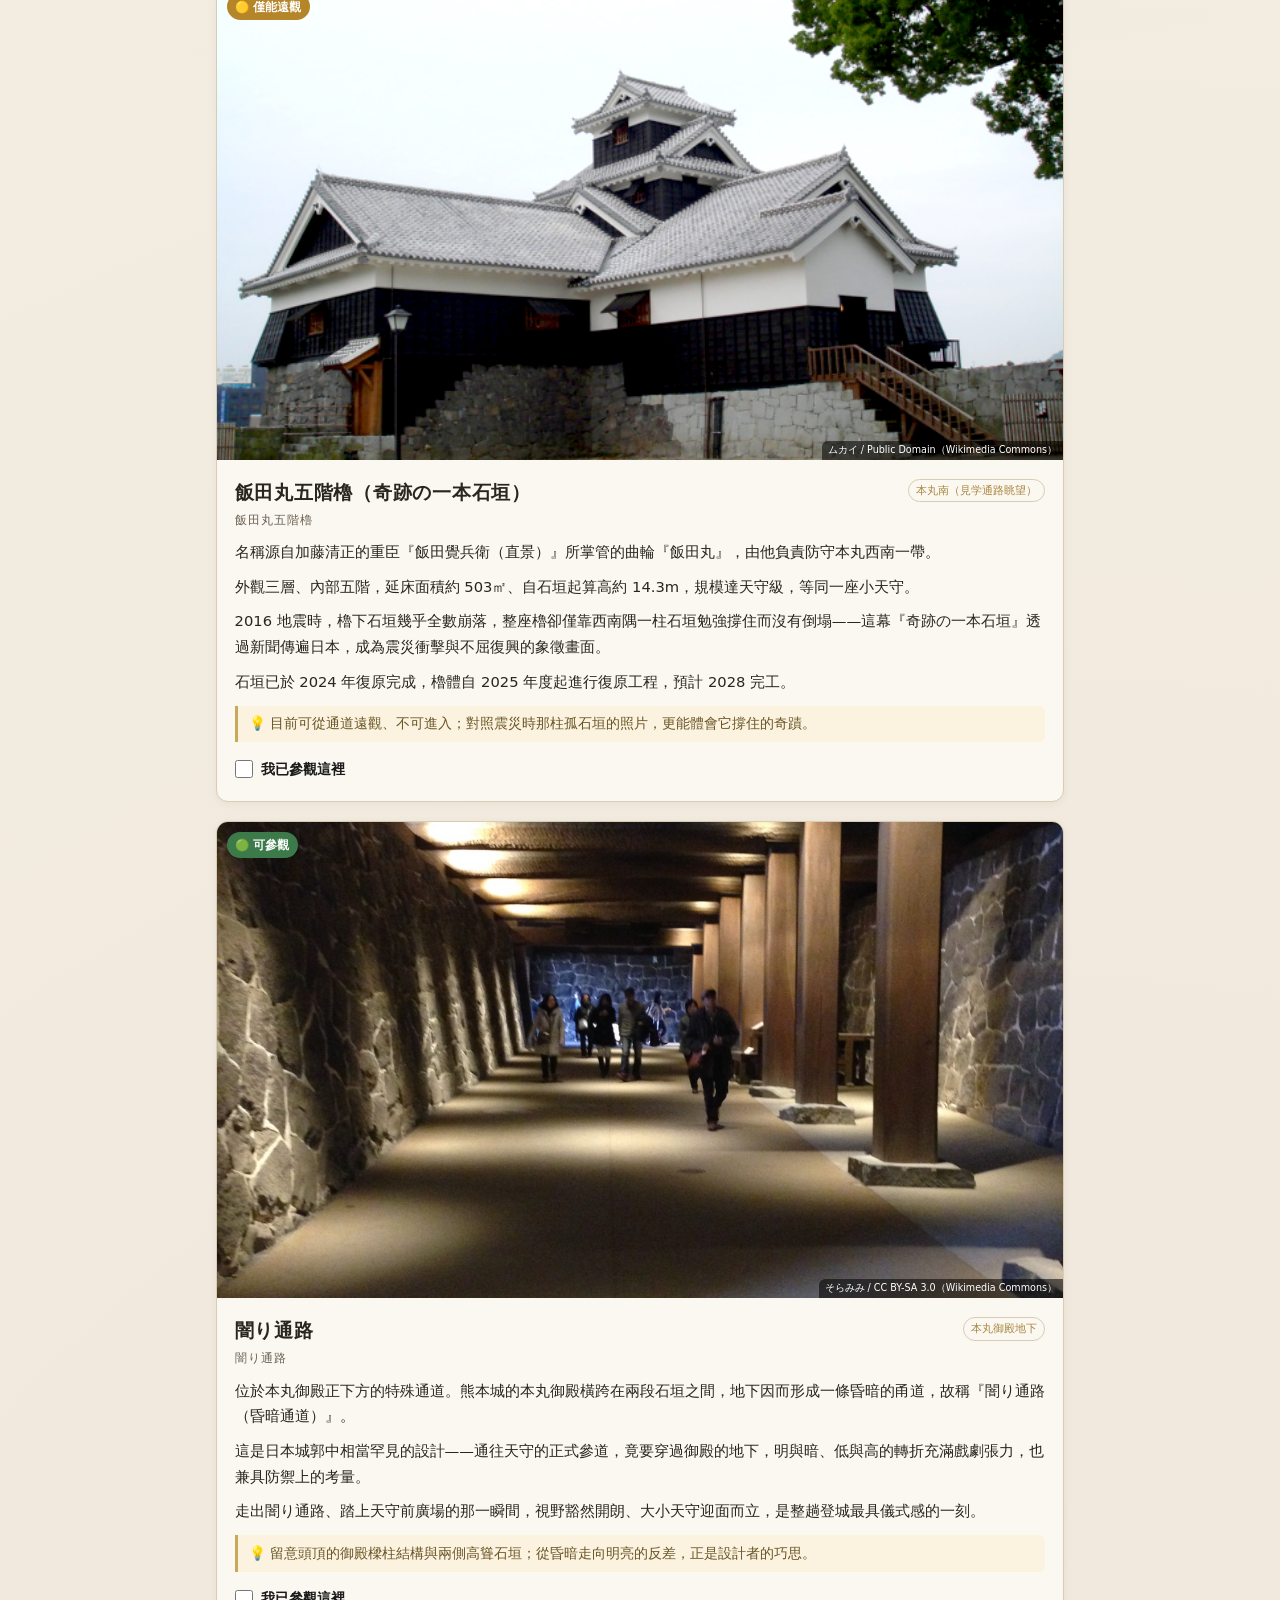
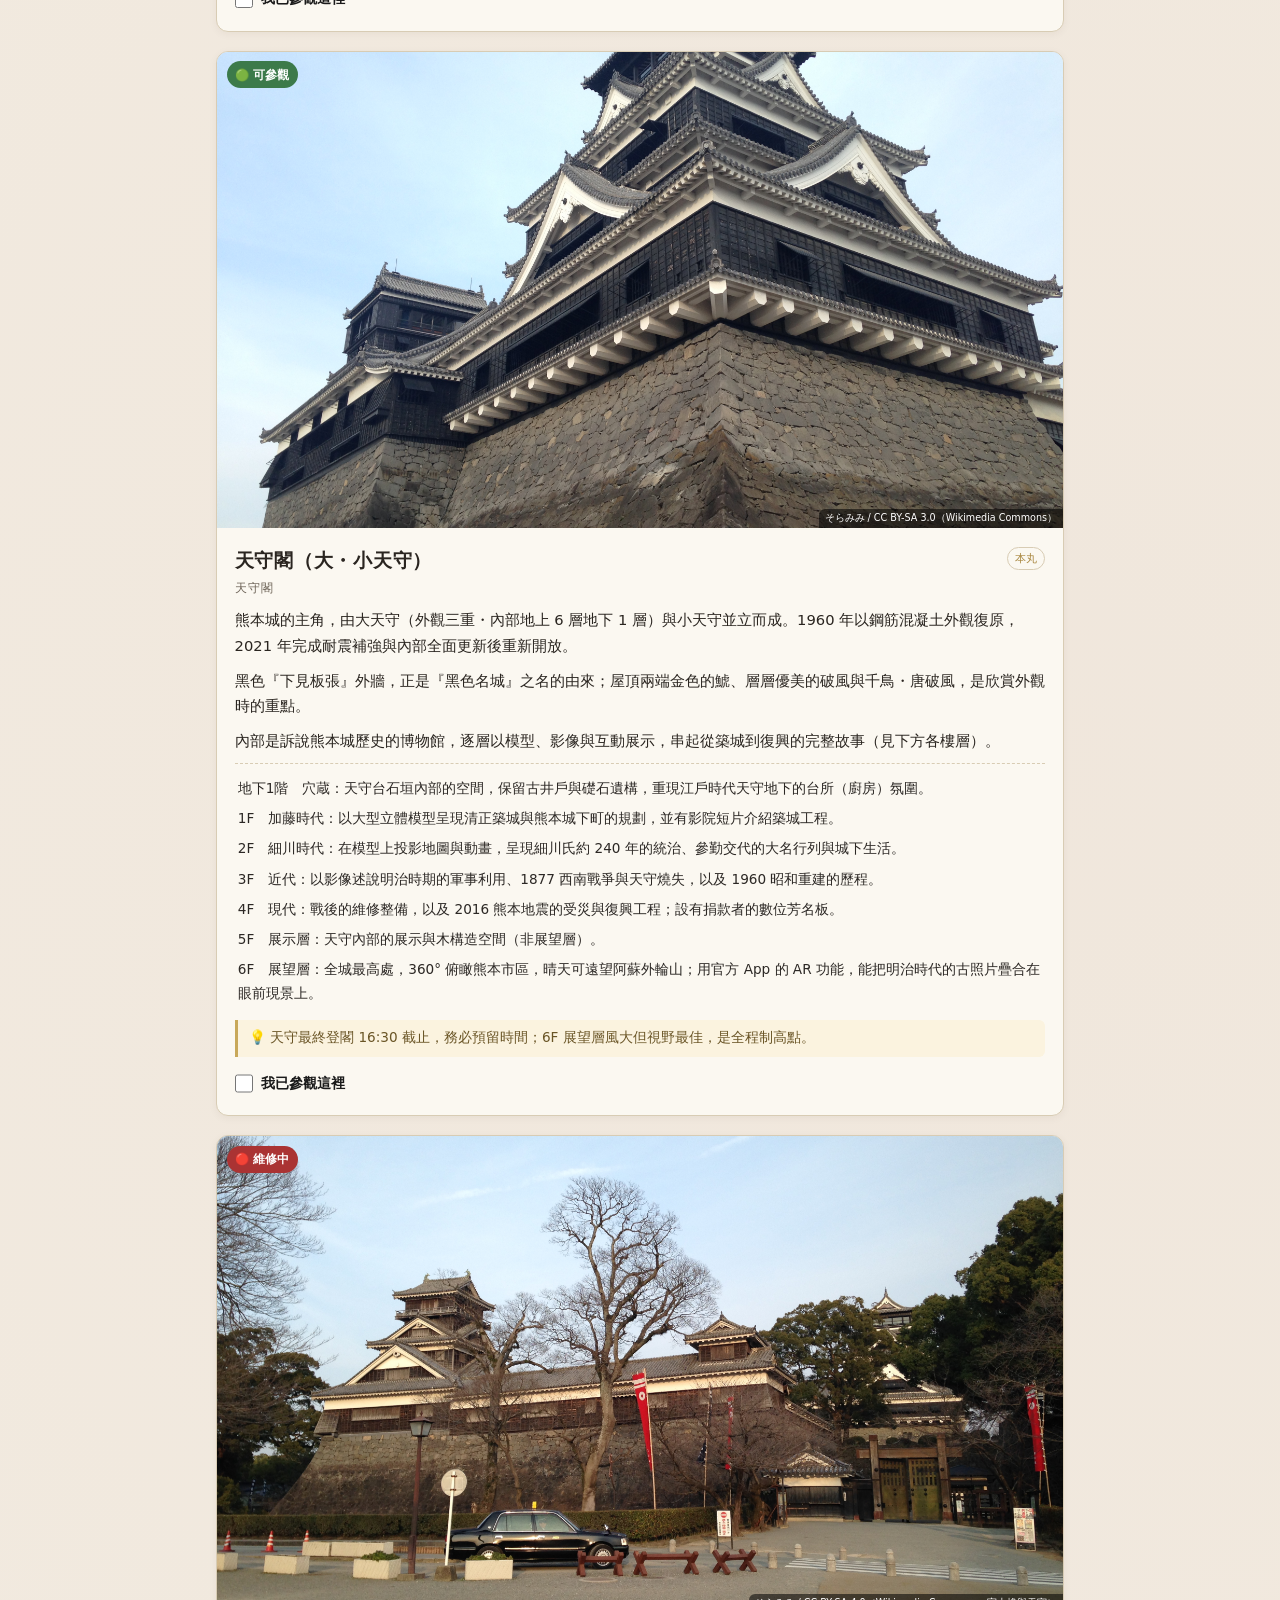
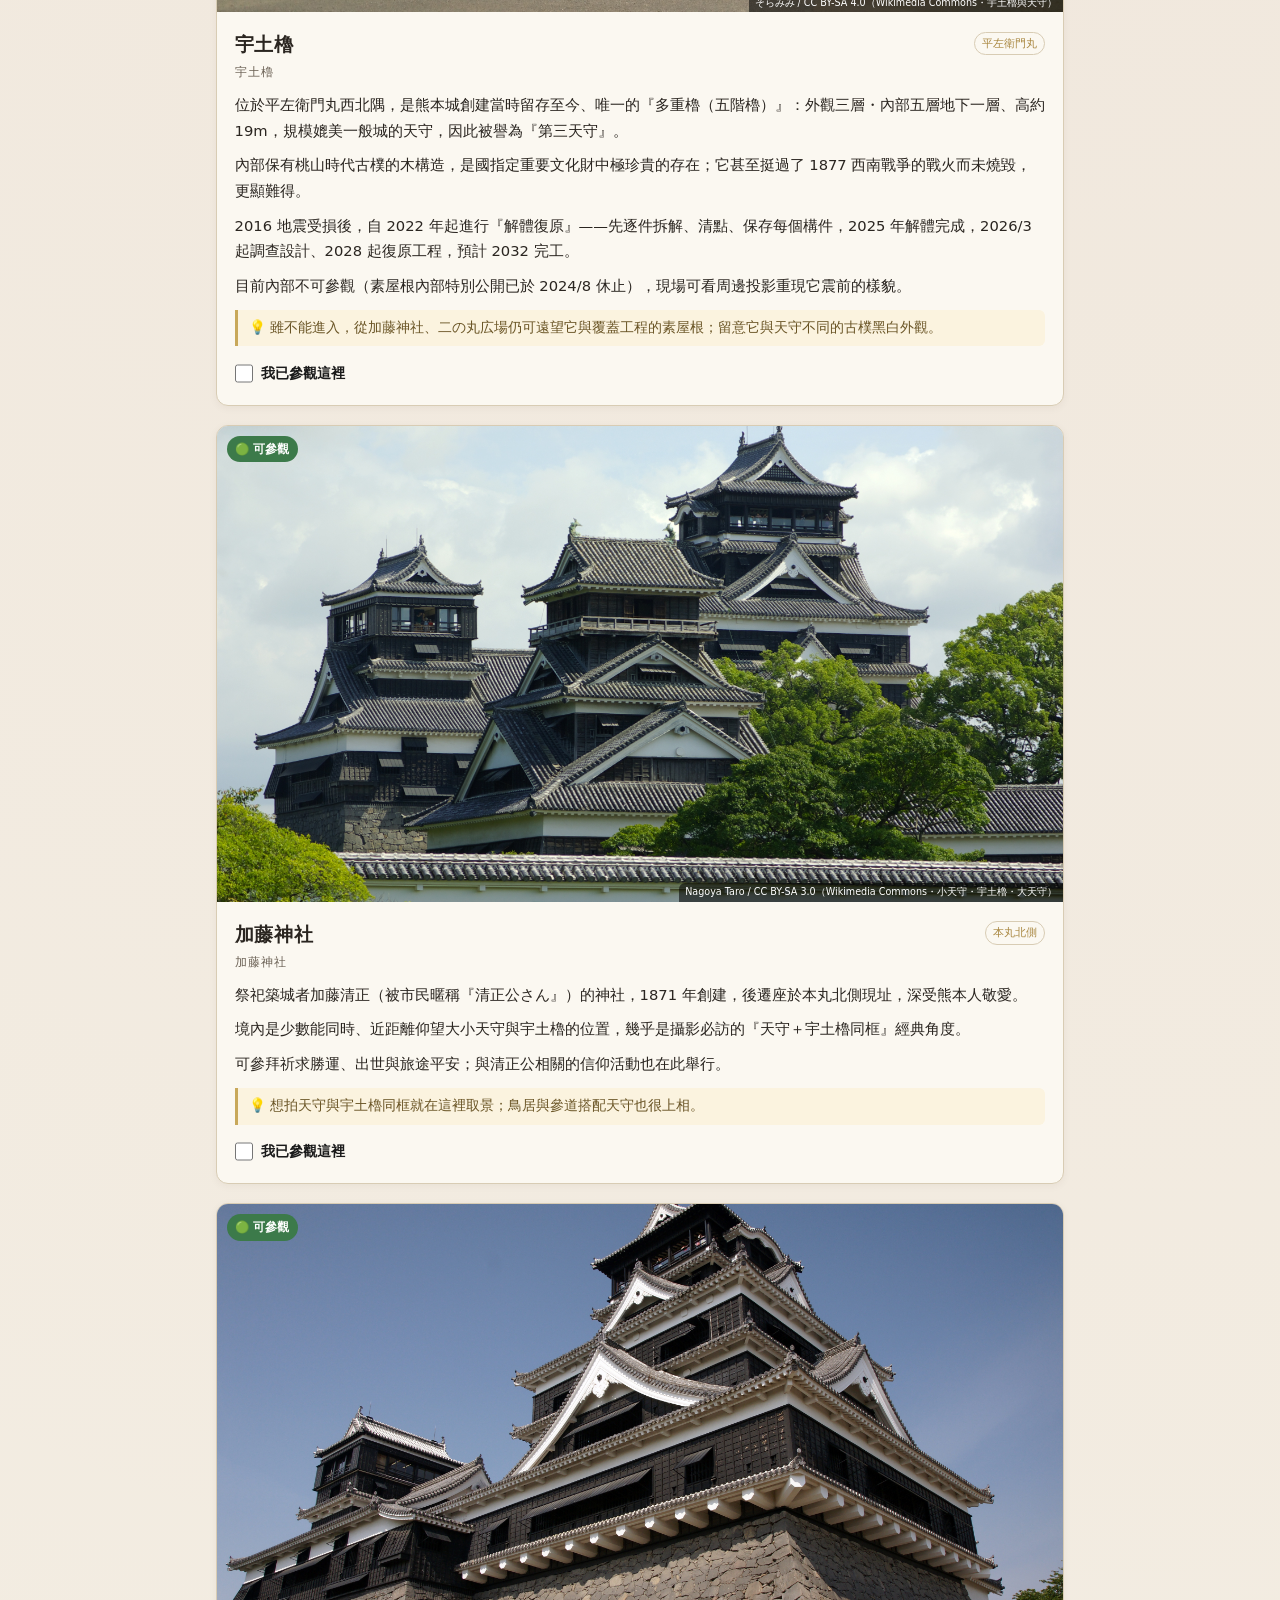
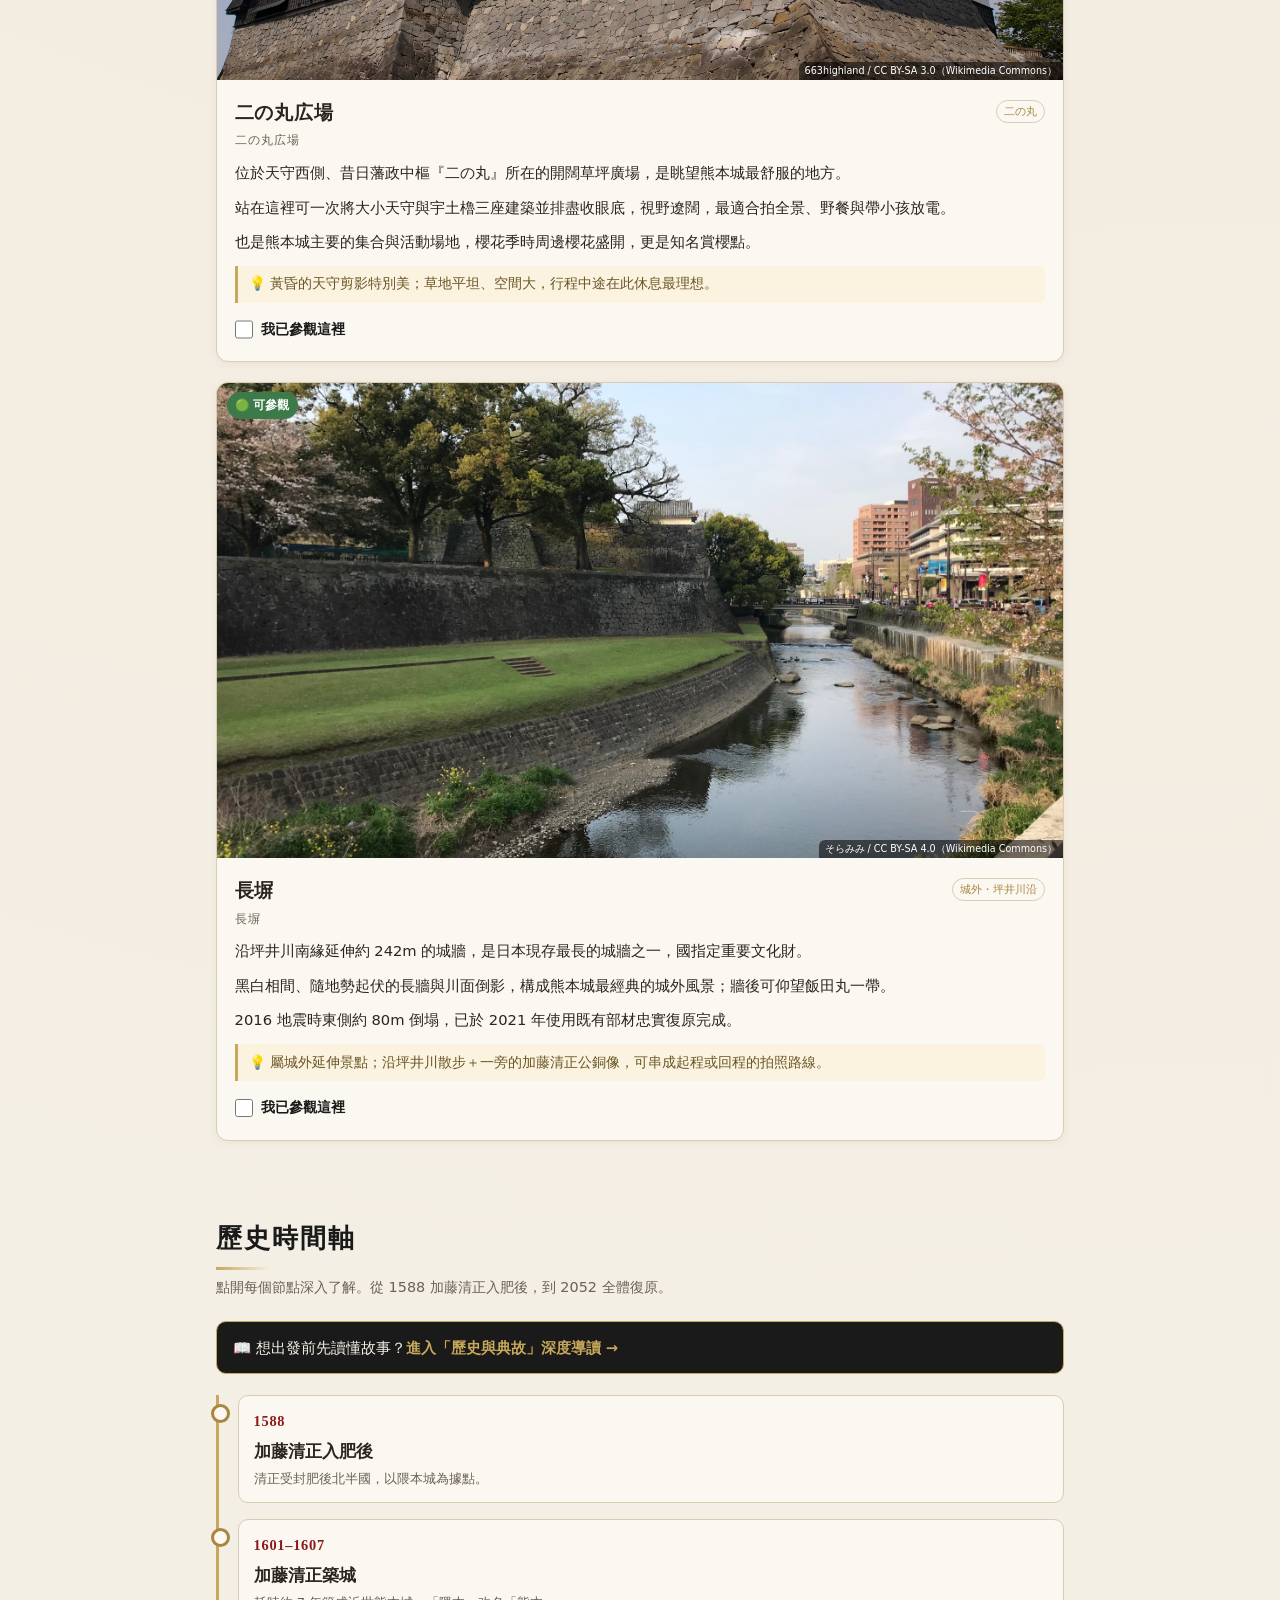
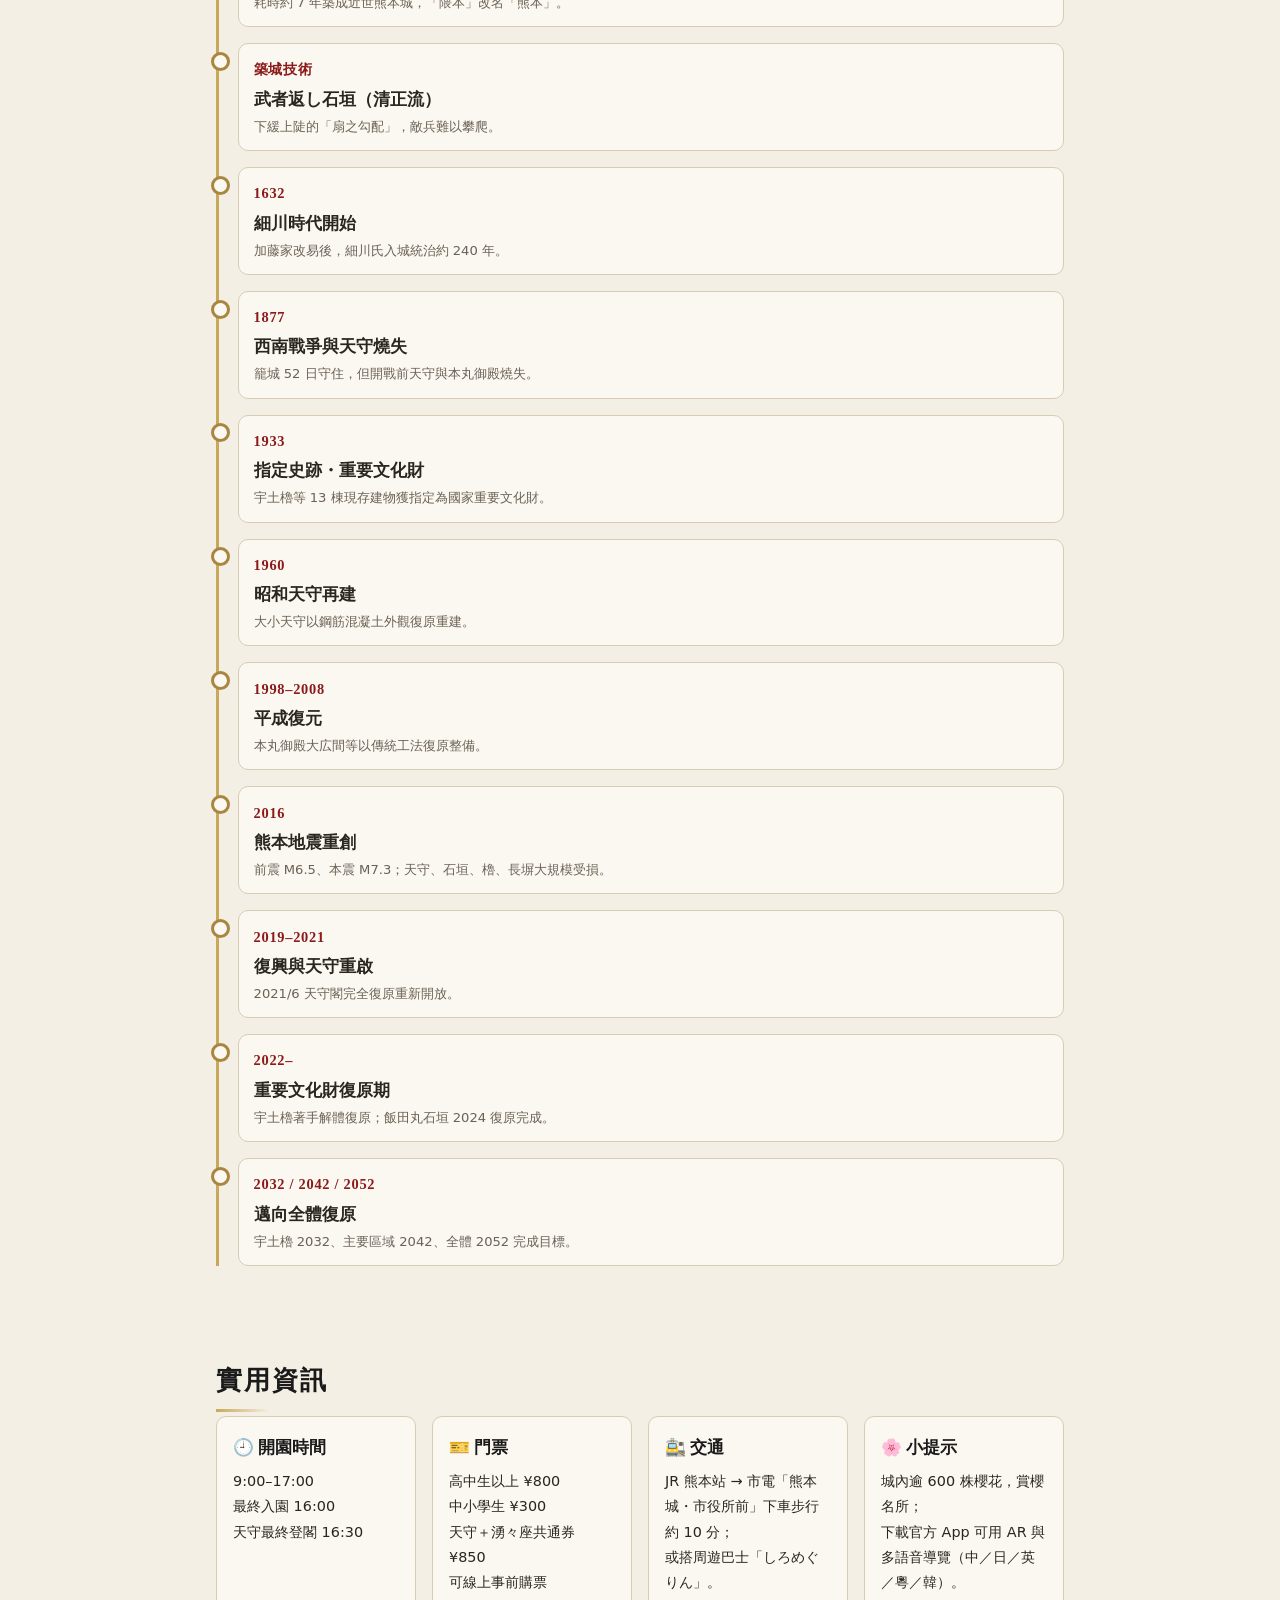
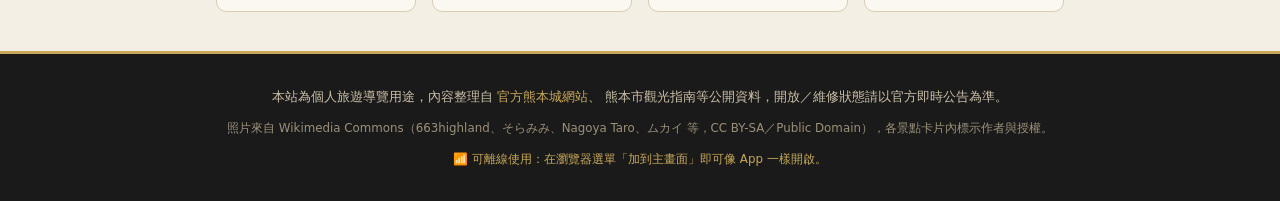
==== commit e8ed1414: "Add illustrated "History & Lore" deep-dive page - New history.html with 9 sections: Kato Kiyomasa's " ====
--- a/index.html
+++ b/index.html
@@ -19,7 +19,7 @@
   <nav class="topnav">
     <a href="#routes">路線</a>
     <a href="#spots">景點</a>
-    <a href="#history">歷史</a>
+    <a href="history.html">典故</a>
     <a href="#info">資訊</a>
   </nav>
 </header>
@@ -81,6 +81,7 @@
 <section id="history" class="block">
   <h2>歷史時間軸</h2>
   <p class="block-lead">點開每個節點深入了解。從 1588 加藤清正入肥後，到 2052 全體復原。</p>
+  <a class="deep-cta" href="history.html">📖 想出發前先讀懂故事？<b>進入「歷史與典故」深度導讀 →</b></a>
   <div id="timeline" class="timeline"></div>
 </section>
 
--- a/css/style.css
+++ b/css/style.css
@@ -194,6 +194,48 @@
 .credit-note,.offline-note{font-size:.74rem;margin-top:.6rem;color:#9c9079}
 .offline-note{color:var(--gold)}
 
+/* 深度導讀入口按鈕 */
+.deep-cta{display:block;background:var(--ink);color:var(--washi);border:1px solid var(--gold);
+  border-radius:10px;padding:.8rem 1rem;margin-bottom:1.3rem;font-size:.92rem;text-decoration:none;
+  transition:.2s}
+.deep-cta b{color:var(--gold)}
+.deep-cta:hover{background:#241f1a;text-decoration:none}
+
+/* ===== 歷史專頁 ===== */
+.hist{max-width:820px;margin:0 auto;padding:1.5rem 1rem 3rem}
+.hist-intro{font-size:1rem;color:var(--ink-soft);background:var(--paper);
+  border:1px solid var(--line);border-left:4px solid var(--crimson);
+  padding:1rem 1.1rem;border-radius:0 10px 10px 0;margin-bottom:2rem}
+.hist-block{margin-bottom:2.6rem;scroll-margin-top:60px}
+.hist-block h2{font-family:var(--serif);font-size:1.45rem;letter-spacing:.06em;color:var(--ink);
+  padding-bottom:.45rem;margin-bottom:.9rem;position:relative}
+.hist-block h2 .num{color:var(--gold-deep);font-size:1rem;margin-right:.5rem}
+.hist-block h2::after{content:"";position:absolute;left:0;bottom:0;width:48px;height:3px;
+  background:linear-gradient(90deg,var(--gold),transparent)}
+.hist-block h3{font-family:var(--serif);font-size:1.1rem;color:var(--crimson);margin:1.2rem 0 .4rem}
+.hist-block p{margin-bottom:.85rem;font-size:.96rem}
+.hist-fig{margin:1rem 0 1.2rem;border:1px solid var(--line);border-radius:10px;overflow:hidden;
+  background:var(--paper)}
+.hist-fig img{width:100%;display:block;max-height:460px;object-fit:cover}
+.hist-fig.portrait img{max-height:420px;object-fit:contain;background:#efe7d6;padding:.4rem}
+.hist-fig figcaption{font-size:.76rem;color:var(--muted);padding:.45rem .7rem;background:var(--paper)}
+.hist-fig figcaption b{color:var(--ink-soft);font-family:var(--serif)}
+/* 典故小卡 */
+.lore{background:#fbf3df;border:1px solid var(--gold);border-radius:10px;padding:.85rem 1rem;
+  margin:1rem 0;font-size:.92rem}
+.lore .lore-t{font-family:var(--serif);font-weight:700;color:var(--gold-deep);display:block;margin-bottom:.3rem}
+/* 名言 */
+.famous{font-family:var(--serif);font-size:1.15rem;line-height:1.9;color:var(--ink);
+  background:linear-gradient(180deg,#fff,#faf4e8);border-left:5px solid var(--crimson);
+  padding:1.1rem 1.2rem;border-radius:0 10px 10px 0;margin:1.2rem 0}
+.famous cite{display:block;font-size:.85rem;color:var(--muted);font-style:normal;margin-top:.6rem;text-align:right}
+/* 人物列（圖左文右） */
+.figrow{display:flex;gap:1rem;align-items:flex-start;flex-wrap:wrap}
+.figrow .hist-fig{flex:0 0 200px;margin:.3rem 0}
+.figrow .figrow-text{flex:1;min-width:240px}
+.back-link{display:inline-block;margin:.2rem 0 1rem;font-size:.9rem}
+@media(max-width:560px){.figrow .hist-fig{flex:1 1 100%}}
+
 @media(max-width:520px){
   .topnav a{margin-left:.6rem;font-size:.82rem}
   .hero{height:54vh}
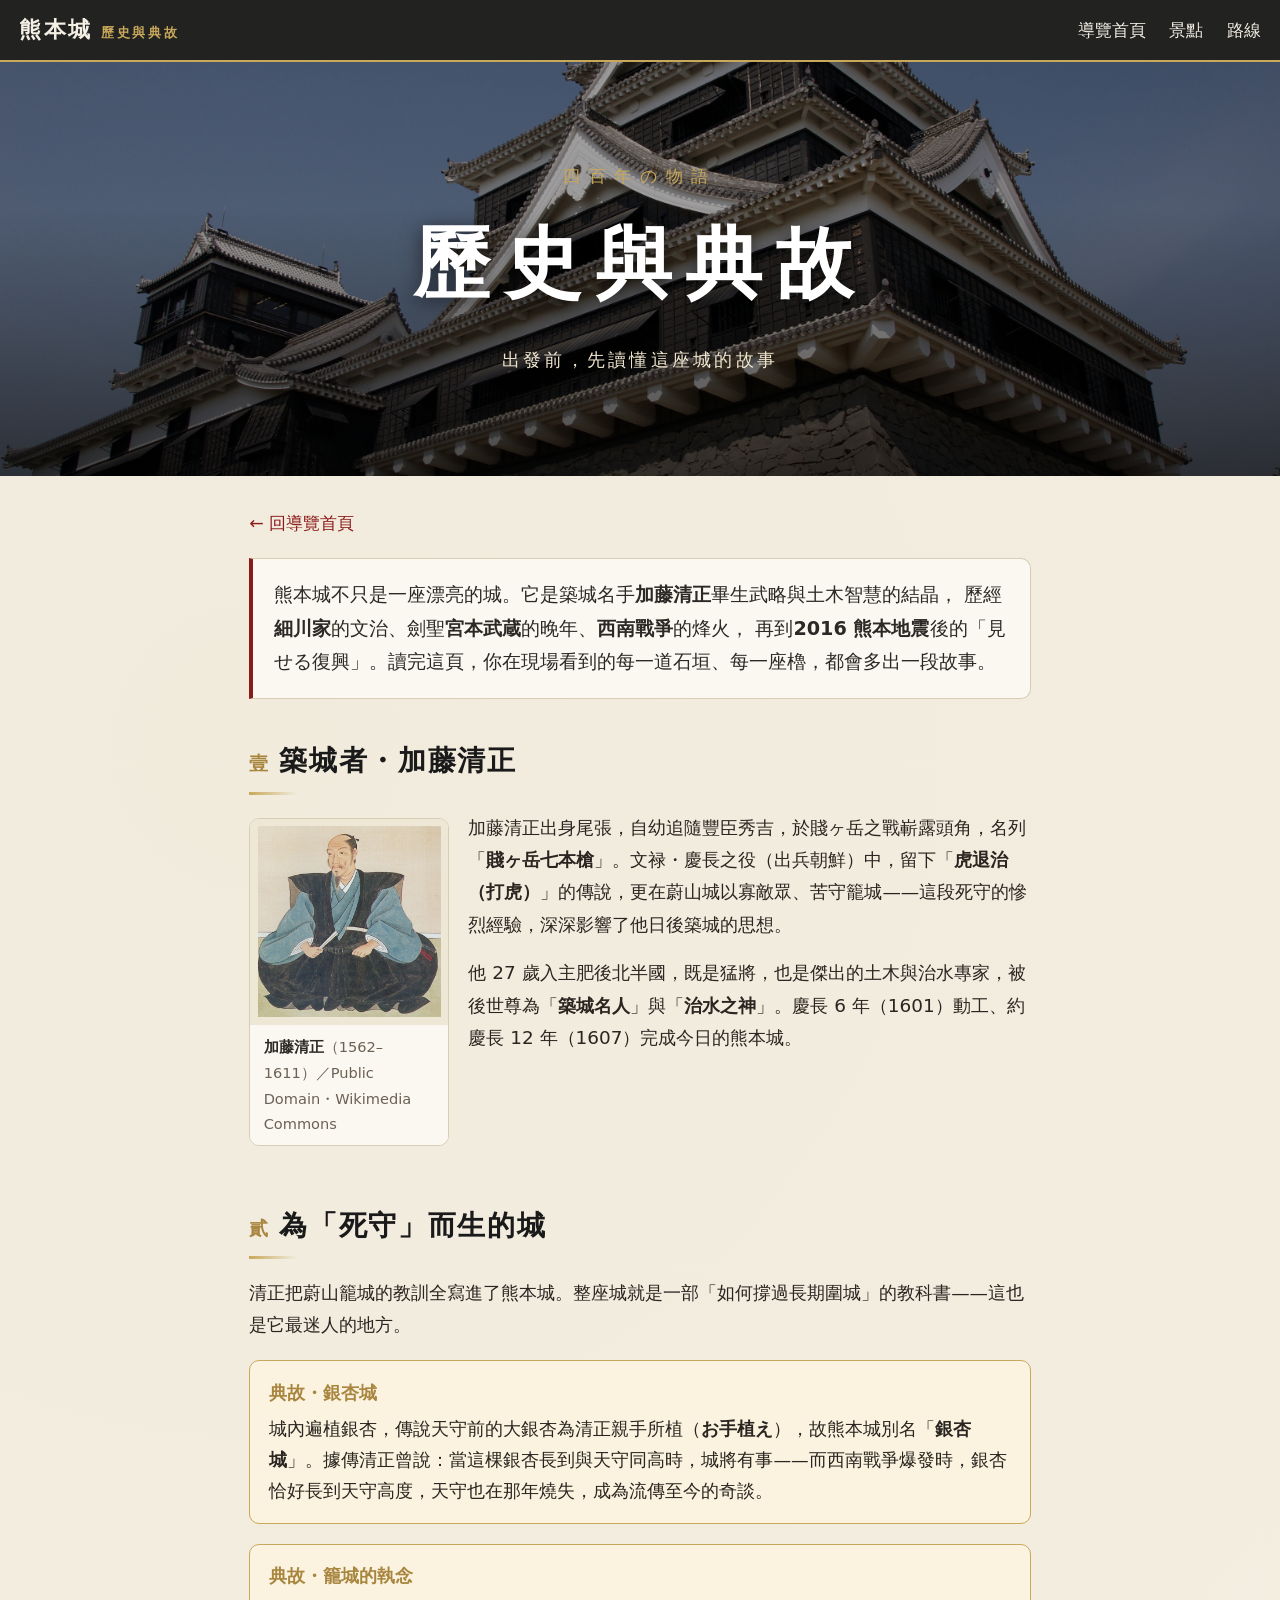
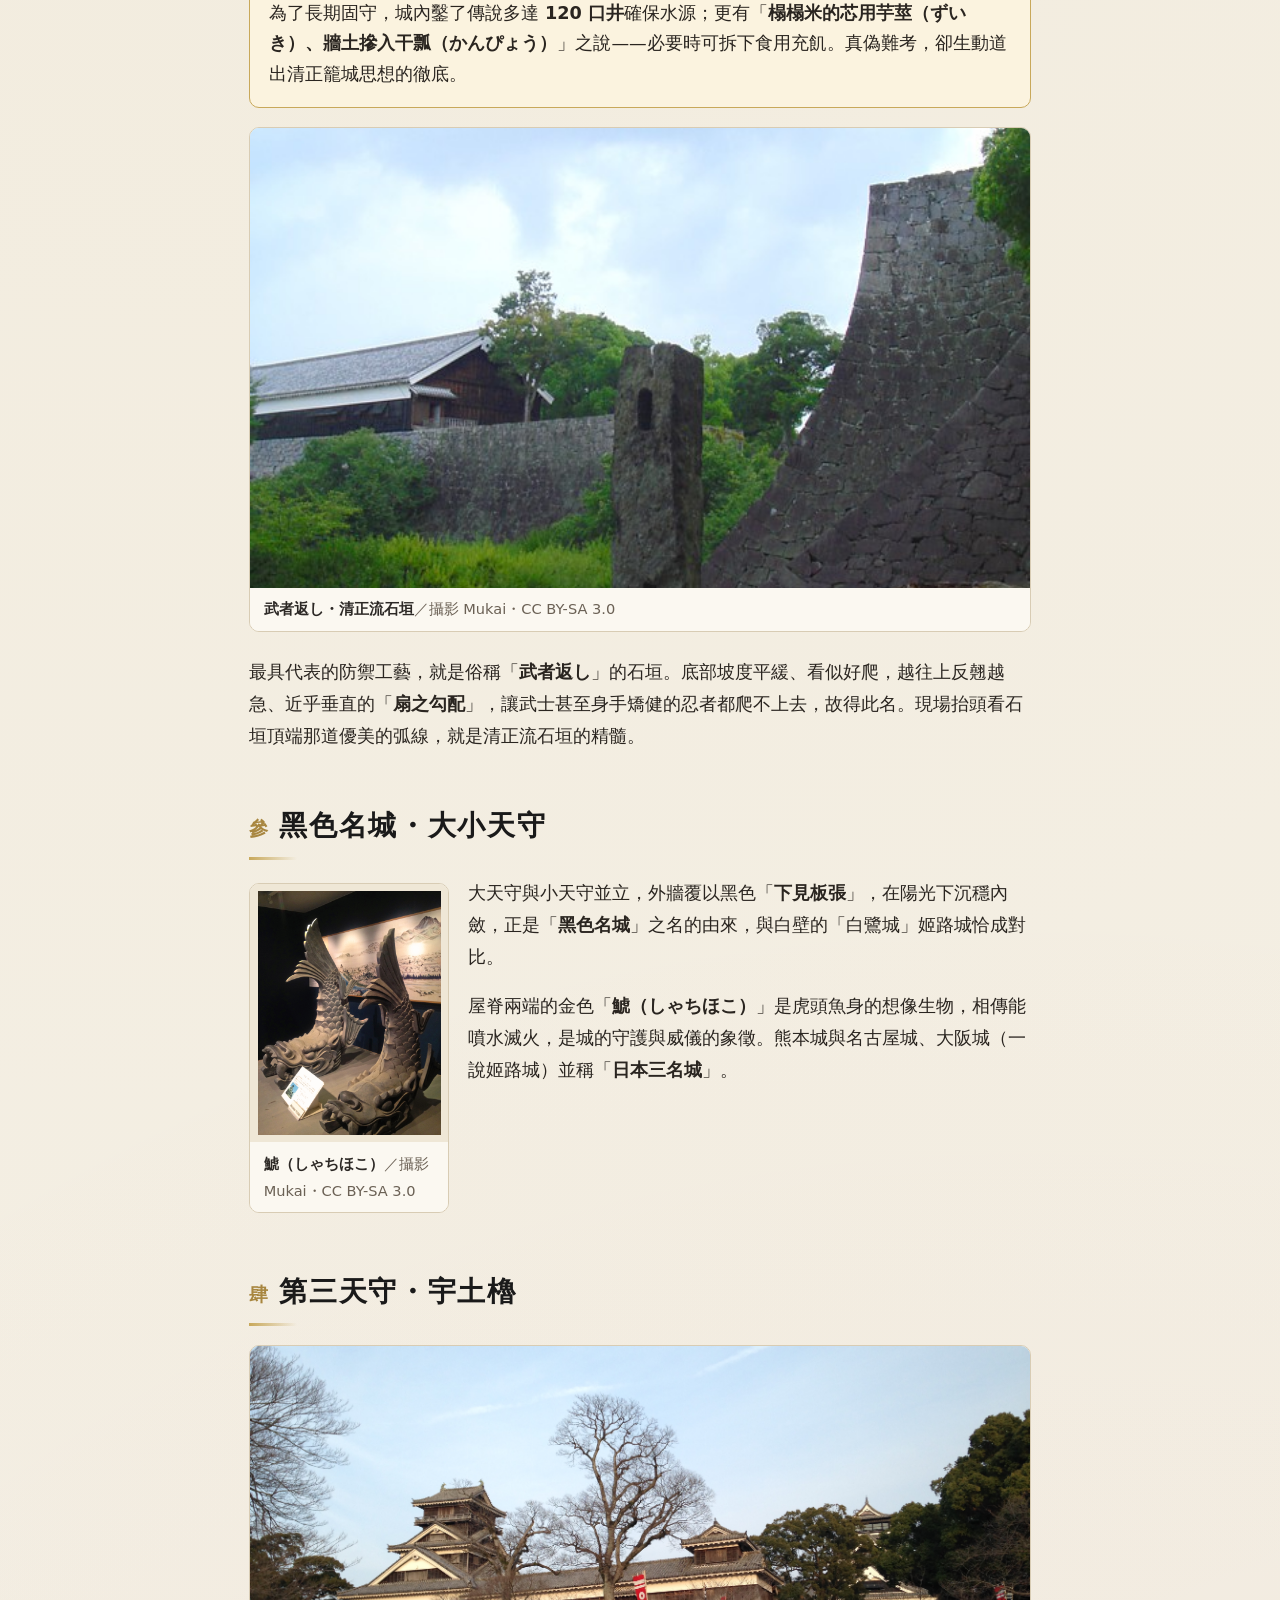
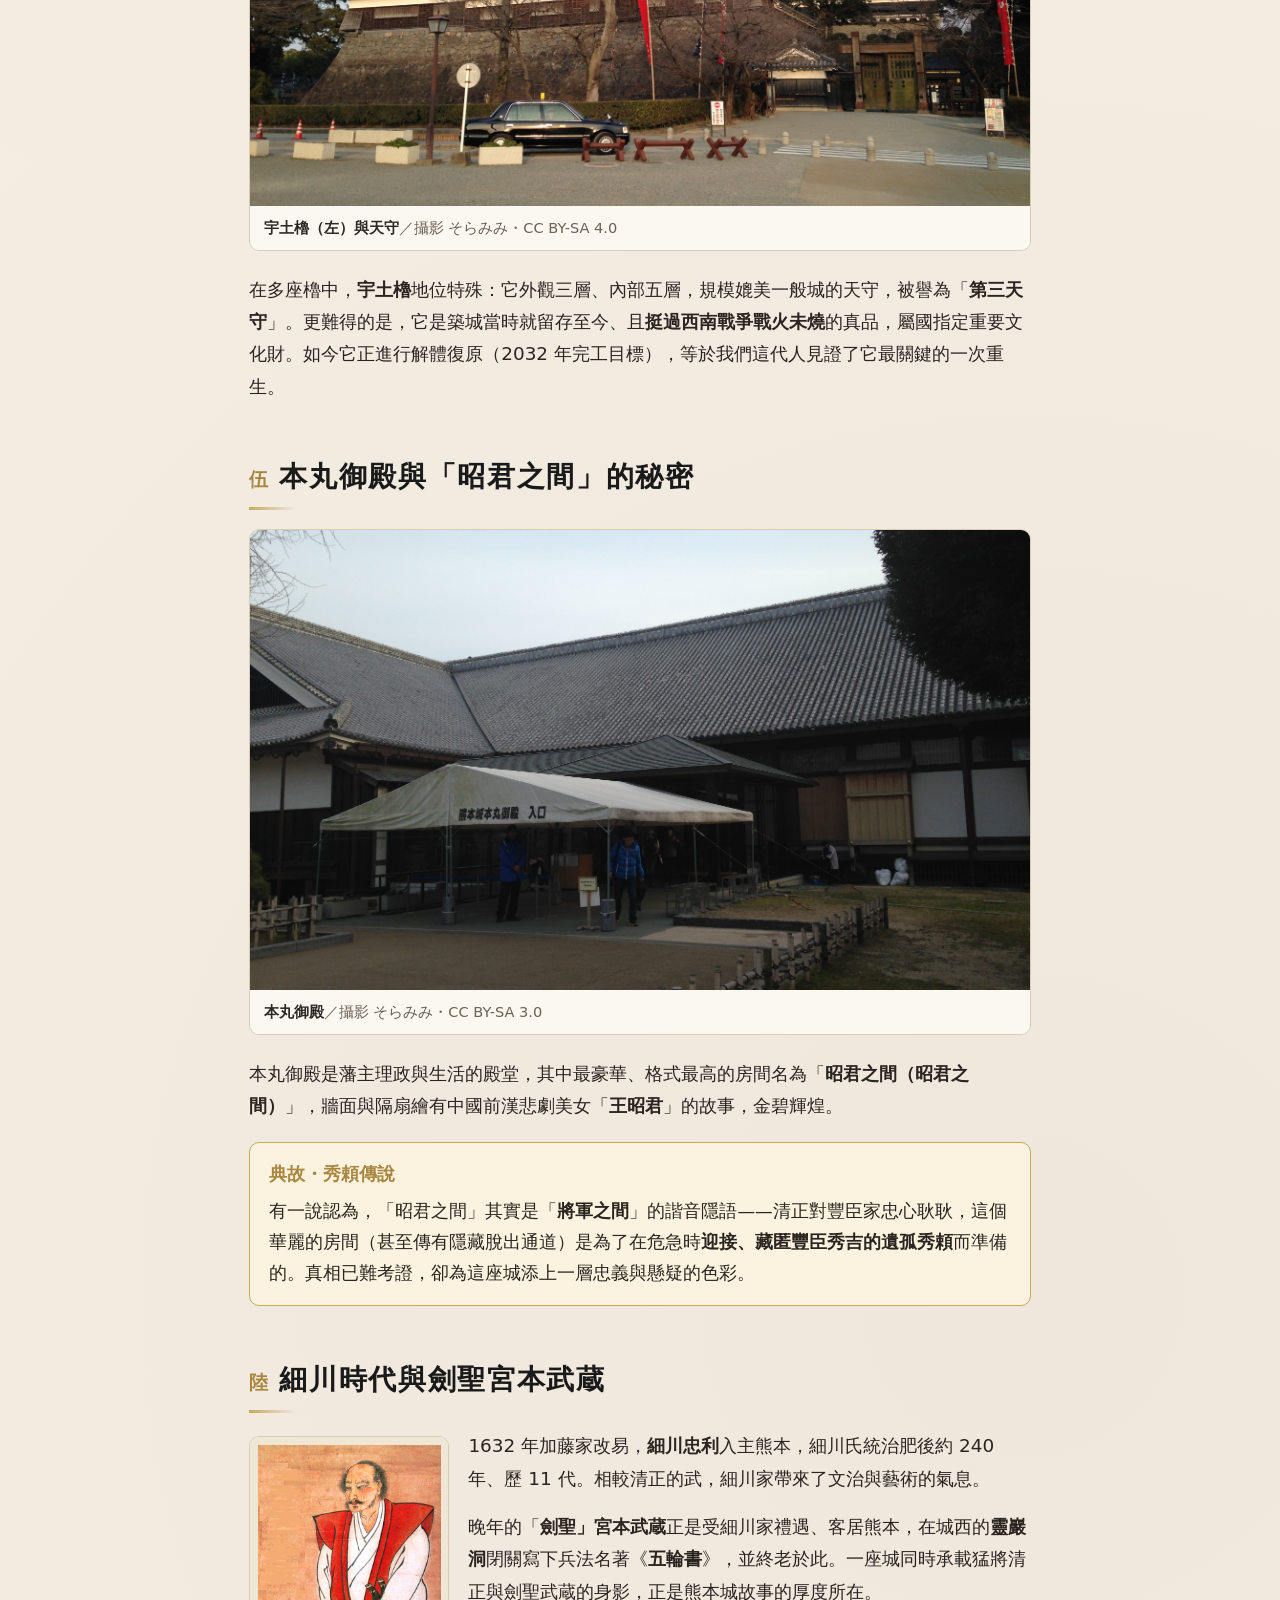
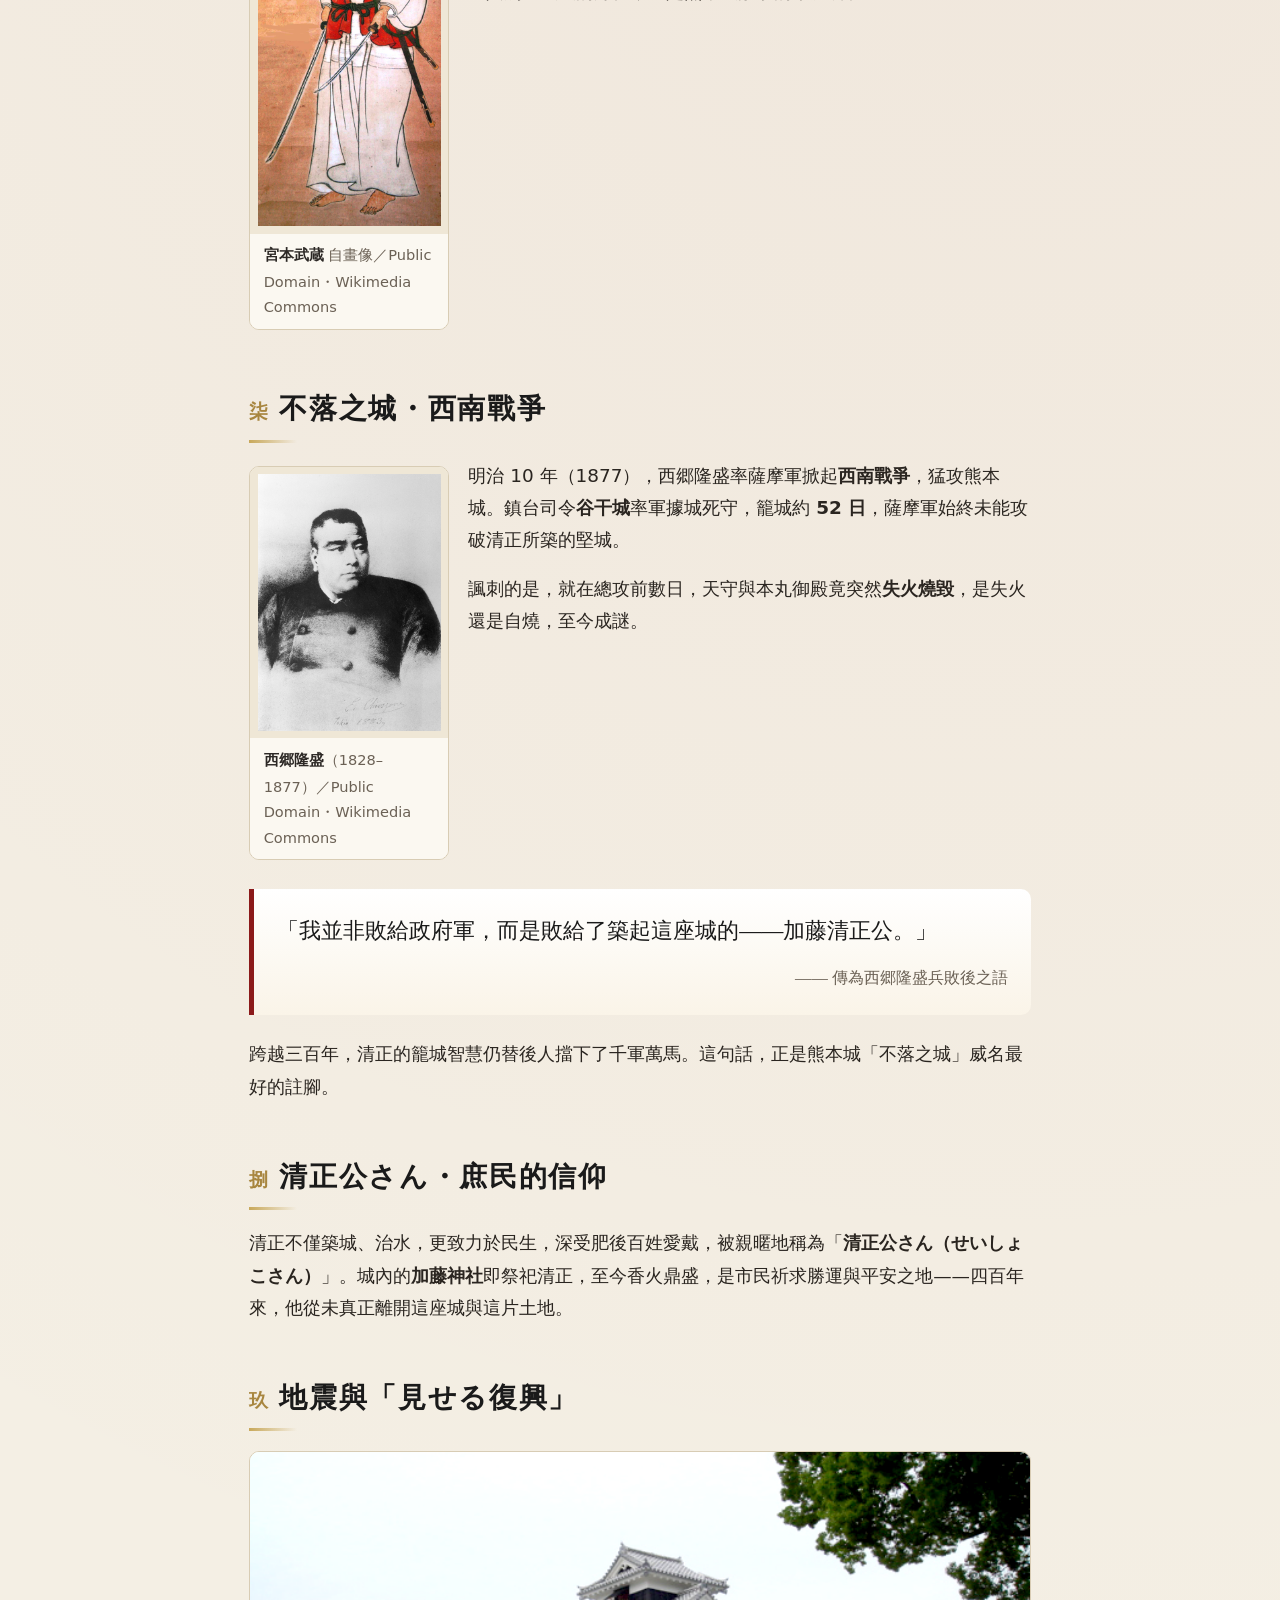
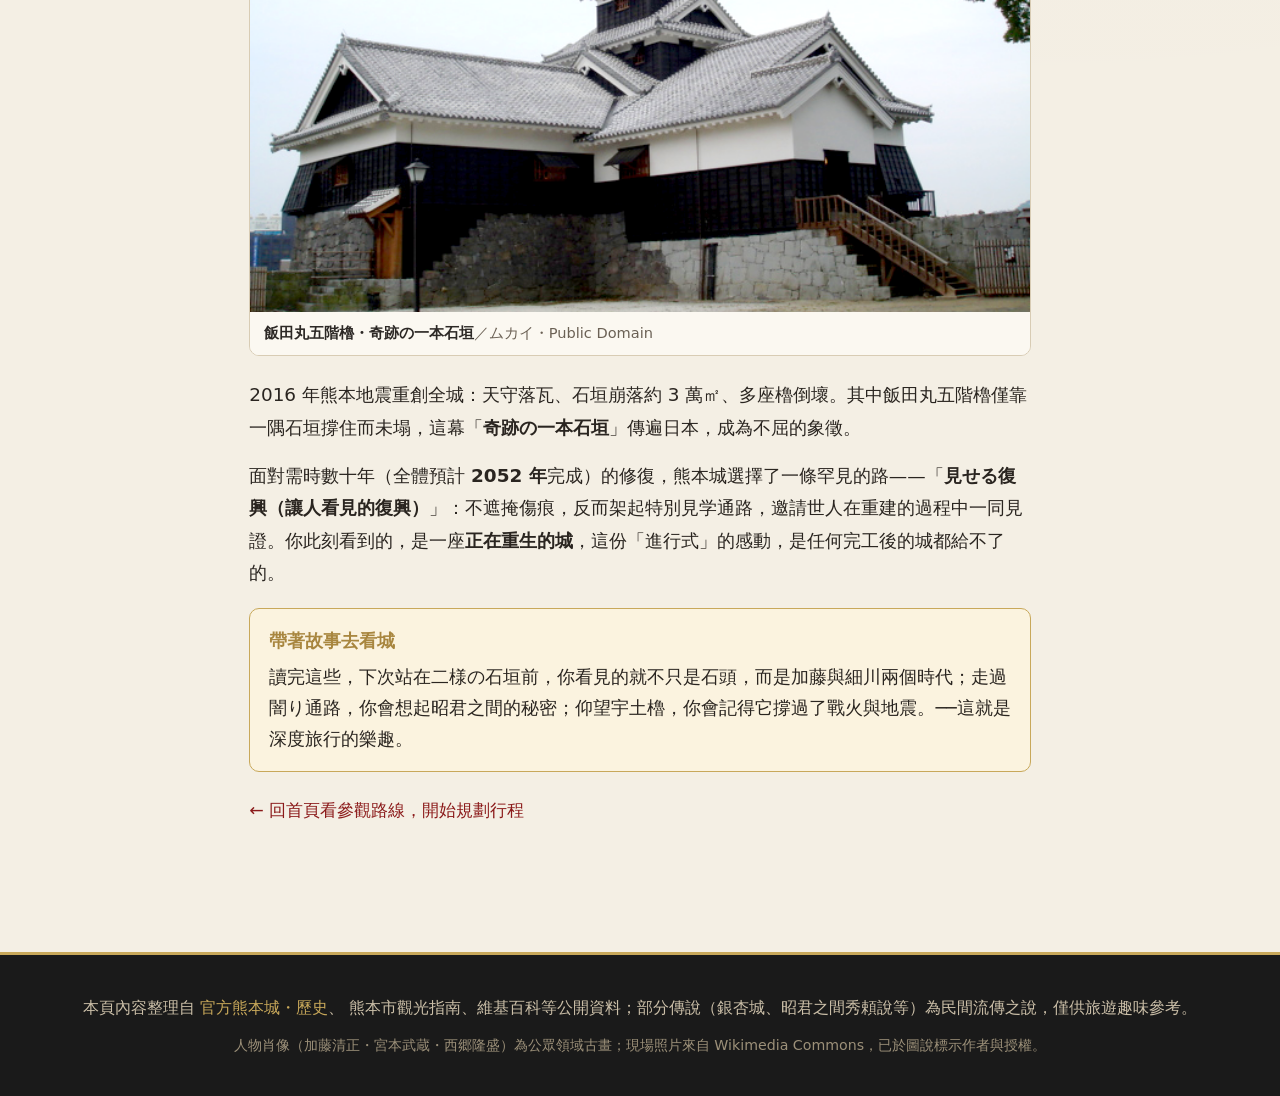
==== commit ffea1515: "Refactor history and index pages: remove history.html, integrate content into index.html, and update" ====
--- a/index.html
+++ b/index.html
@@ -3,121 +3,180 @@
 <head>
 <meta charset="UTF-8">
 <meta name="viewport" content="width=device-width, initial-scale=1.0">
-<title>熊本城 深度導覽 ｜ 現場對照指南</title>
-<meta name="description" content="熊本城深度導覽：歷史時間軸、2026 最新開放／維修狀態、推薦參觀路線、景點打卡清單。可離線使用，現場邊走邊對照。">
+<title>熊本城 歷史與典故 ｜ 出發前的深度導讀</title>
+<meta name="description" content="熊本城深度歷史導讀：加藤清正築城、銀杏城與武者返し、昭君之間的秘密、宮本武蔵、西南戰爭與不落之城、見せる復興。圖文並茂，出發前先讀懂故事。">
 <meta name="theme-color" content="#1a1a1a">
 <link rel="manifest" href="manifest.webmanifest">
 <link rel="icon" href="icons/icon.svg" type="image/svg+xml">
-<link rel="apple-touch-icon" href="icons/icon.svg">
 <link rel="stylesheet" href="css/style.css">
 </head>
 <body>
 
-<!-- 頂部導覽 -->
 <header class="topbar">
-  <span class="brand">熊本城<span class="brand-sub">深度導覽</span></span>
+  <span class="brand">熊本城<span class="brand-sub">歷史與典故</span></span>
   <nav class="topnav">
-    <a href="#routes">路線</a>
-    <a href="#spots">景點</a>
-    <a href="history.html">典故</a>
-    <a href="#info">資訊</a>
+    <a href="index.html">導覽首頁</a>
+    <a href="index.html#spots">景點</a>
+    <a href="index.html#routes">路線</a>
   </nav>
 </header>
 
-<!-- Hero -->
-<section class="hero">
+<section class="hero" style="height:46vh;min-height:280px">
   <div class="hero-img" style="background-image:url('images/hero_tenshu.jpg')"></div>
   <div class="hero-overlay">
-    <p class="kana">くまもとじょう</p>
-    <h1>熊本城</h1>
-    <p class="hero-tag">黑色名城 ・ 日本三名城 ・ 見せる復興</p>
-    <p class="hero-credit">攝影 663highland / CC BY-SA 3.0</p>
+    <p class="kana">四百年の物語</p>
+    <h1 style="font-size:clamp(2.2rem,9vw,4rem)">歷史與典故</h1>
+    <p class="hero-tag">出發前，先讀懂這座城的故事</p>
   </div>
 </section>
 
-<!-- 現況提醒橫幅 -->
-<aside class="notice">
-  <strong>⚠️ 2026 參觀提醒</strong>
-  熊本城全體復原預計 2052 年完成，部分區域仍在施工。各景點已標示
-  <span class="st-open">🟢可參觀</span>／<span class="st-view">🟡僅能遠觀</span>／<span class="st-closed">🔴維修中</span>，
-  實際以官方
-  <a href="https://castle.kumamoto-guide.jp/map/" target="_blank" rel="noopener">復旧状況公告</a> 為準。
-</aside>
+<article class="hist">
+  <a class="back-link" href="index.html">← 回導覽首頁</a>
 
-<!-- 打卡進度 -->
-<section class="progress-wrap">
-  <div class="progress-head">
-    <span>🏯 我的參觀進度</span>
-    <span id="progress-text">0 / 0</span>
-  </div>
-  <div class="progress-bar"><div id="progress-fill"></div></div>
-  <div id="done-list" class="done-list"></div>
-  <p class="save-note">📌 打卡紀錄會自動儲存在這支裝置的瀏覽器，關閉網頁後下次再打開仍會保留。</p>
-  <button id="reset-btn" class="reset-btn">清除打卡紀錄</button>
-</section>
+  <p class="hist-intro">
+    熊本城不只是一座漂亮的城。它是築城名手<strong>加藤清正</strong>畢生武略與土木智慧的結晶，
+    歷經<strong>細川家</strong>的文治、劍聖<strong>宮本武蔵</strong>的晚年、<strong>西南戰爭</strong>的烽火，
+    再到<strong>2016 熊本地震</strong>後的「見せる復興」。讀完這頁，你在現場看到的每一道石垣、每一座櫓，都會多出一段故事。
+  </p>
 
-<!-- 路線 -->
-<section id="routes" class="block">
-  <h2>參觀路線</h2>
-  <p class="block-lead">選一條路線，跟著編號走。節點顏色代表現場可參觀程度。</p>
-  <div id="route-tabs" class="route-tabs"></div>
-  <div id="route-detail" class="route-detail"></div>
-</section>
+  <!-- 1 加藤清正 -->
+  <section class="hist-block" id="kiyomasa">
+    <h2><span class="num">壹</span>築城者・加藤清正</h2>
+    <div class="figrow">
+      <figure class="hist-fig portrait">
+        <img loading="lazy" src="images/kato_kiyomasa.jpg" alt="加藤清正像">
+        <figcaption><b>加藤清正</b>（1562–1611）／Public Domain・Wikimedia Commons</figcaption>
+      </figure>
+      <div class="figrow-text">
+        <p>加藤清正出身尾張，自幼追隨豐臣秀吉，於賤ヶ岳之戰嶄露頭角，名列「<strong>賤ヶ岳七本槍</strong>」。文禄・慶長之役（出兵朝鮮）中，留下「<strong>虎退治（打虎）</strong>」的傳說，更在蔚山城以寡敵眾、苦守籠城——這段死守的慘烈經驗，深深影響了他日後築城的思想。</p>
+        <p>他 27 歲入主肥後北半國，既是猛將，也是傑出的土木與治水專家，被後世尊為「<strong>築城名人</strong>」與「<strong>治水之神</strong>」。慶長 6 年（1601）動工、約慶長 12 年（1607）完成今日的熊本城。</p>
+      </div>
+    </div>
+  </section>
 
-<!-- 景點 -->
-<section id="spots" class="block">
-  <h2>景點導覽 ＆ 打卡</h2>
-  <p class="block-lead">每個景點標註日文原名，方便對照現場看板；勾選即記錄你已參觀。</p>
-  <div class="filter-bar">
-    <button class="filter on" data-filter="all">全部</button>
-    <button class="filter" data-filter="open">🟢可參觀</button>
-    <button class="filter" data-filter="view">🟡僅能遠觀</button>
-    <button class="filter" data-filter="closed">🔴維修中</button>
-  </div>
-  <div id="spot-list" class="spot-list"></div>
-</section>
+  <!-- 2 籠城思想 -->
+  <section class="hist-block" id="rojo">
+    <h2><span class="num">貳</span>為「死守」而生的城</h2>
+    <p>清正把蔚山籠城的教訓全寫進了熊本城。整座城就是一部「如何撐過長期圍城」的教科書——這也是它最迷人的地方。</p>
+    <div class="lore">
+      <span class="lore-t">典故・銀杏城</span>
+      城內遍植銀杏，傳說天守前的大銀杏為清正親手所植（<b>お手植え</b>），故熊本城別名「<strong>銀杏城</strong>」。據傳清正曾說：當這棵銀杏長到與天守同高時，城將有事——而西南戰爭爆發時，銀杏恰好長到天守高度，天守也在那年燒失，成為流傳至今的奇談。
+    </div>
+    <div class="lore">
+      <span class="lore-t">典故・籠城的執念</span>
+      為了長期固守，城內鑿了傳說多達 <strong>120 口井</strong>確保水源；更有「<strong>榻榻米的芯用芋莖（ずいき）、牆土摻入干瓢（かんぴょう）</strong>」之說——必要時可拆下食用充飢。真偽難考，卻生動道出清正籠城思想的徹底。
+    </div>
+    <figure class="hist-fig">
+      <img loading="lazy" src="images/niyou.jpg" alt="熊本城石垣">
+      <figcaption><b>武者返し・清正流石垣</b>／攝影 Mukai・CC BY-SA 3.0</figcaption>
+    </figure>
+    <p>最具代表的防禦工藝，就是俗稱「<strong>武者返し</strong>」的石垣。底部坡度平緩、看似好爬，越往上反翹越急、近乎垂直的「<strong>扇之勾配</strong>」，讓武士甚至身手矯健的忍者都爬不上去，故得此名。現場抬頭看石垣頂端那道優美的弧線，就是清正流石垣的精髓。</p>
+  </section>
 
-<!-- 歷史時間軸 -->
-<section id="history" class="block">
-  <h2>歷史時間軸</h2>
-  <p class="block-lead">點開每個節點深入了解。從 1588 加藤清正入肥後，到 2052 全體復原。</p>
-  <a class="deep-cta" href="history.html">📖 想出發前先讀懂故事？<b>進入「歷史與典故」深度導讀 →</b></a>
-  <div id="timeline" class="timeline"></div>
-</section>
+  <!-- 3 天守與鯱 -->
+  <section class="hist-block" id="tenshu">
+    <h2><span class="num">參</span>黑色名城・大小天守</h2>
+    <div class="figrow">
+      <figure class="hist-fig portrait">
+        <img loading="lazy" src="images/shachihoko.jpg" alt="熊本城鯱">
+        <figcaption><b>鯱（しゃちほこ）</b>／攝影 Mukai・CC BY-SA 3.0</figcaption>
+      </figure>
+      <div class="figrow-text">
+        <p>大天守與小天守並立，外牆覆以黑色「<strong>下見板張</strong>」，在陽光下沉穩內斂，正是「<strong>黑色名城</strong>」之名的由來，與白壁的「白鷺城」姬路城恰成對比。</p>
+        <p>屋脊兩端的金色「<strong>鯱（しゃちほこ）</strong>」是虎頭魚身的想像生物，相傳能噴水滅火，是城的守護與威儀的象徵。熊本城與名古屋城、大阪城（一說姬路城）並稱「<strong>日本三名城</strong>」。</p>
+      </div>
+    </div>
+  </section>
 
-<!-- 實用資訊 -->
-<section id="info" class="block">
-  <h2>實用資訊</h2>
-  <div class="info-grid">
-    <div class="info-card">
-      <h3>🕘 開園時間</h3>
-      <p>9:00–17:00<br>最終入園 16:00<br>天守最終登閣 16:30</p>
+  <!-- 4 宇土櫓 -->
+  <section class="hist-block" id="uto">
+    <h2><span class="num">肆</span>第三天守・宇土櫓</h2>
+    <figure class="hist-fig">
+      <img loading="lazy" src="images/uto_tenshu.jpg" alt="宇土櫓與天守">
+      <figcaption><b>宇土櫓（左）與天守</b>／攝影 そらみみ・CC BY-SA 4.0</figcaption>
+    </figure>
+    <p>在多座櫓中，<strong>宇土櫓</strong>地位特殊：它外觀三層、內部五層，規模媲美一般城的天守，被譽為「<strong>第三天守</strong>」。更難得的是，它是築城當時就留存至今、且<strong>挺過西南戰爭戰火未燒</strong>的真品，屬國指定重要文化財。如今它正進行解體復原（2032 年完工目標），等於我們這代人見證了它最關鍵的一次重生。</p>
+  </section>
+
+  <!-- 5 昭君之間 -->
+  <section class="hist-block" id="shokun">
+    <h2><span class="num">伍</span>本丸御殿與「昭君之間」的秘密</h2>
+    <figure class="hist-fig">
+      <img loading="lazy" src="images/honmaru_goten.jpg" alt="本丸御殿">
+      <figcaption><b>本丸御殿</b>／攝影 そらみみ・CC BY-SA 3.0</figcaption>
+    </figure>
+    <p>本丸御殿是藩主理政與生活的殿堂，其中最豪華、格式最高的房間名為「<strong>昭君之間（昭君之間）</strong>」，牆面與隔扇繪有中國前漢悲劇美女「<strong>王昭君</strong>」的故事，金碧輝煌。</p>
+    <div class="lore">
+      <span class="lore-t">典故・秀頼傳說</span>
+      有一說認為，「昭君之間」其實是「<strong>將軍之間</strong>」的諧音隱語——清正對豐臣家忠心耿耿，這個華麗的房間（甚至傳有隱藏脫出通道）是為了在危急時<strong>迎接、藏匿豐臣秀吉的遺孤秀頼</strong>而準備的。真相已難考證，卻為這座城添上一層忠義與懸疑的色彩。
     </div>
-    <div class="info-card">
-      <h3>🎫 門票</h3>
-      <p>高中生以上 ¥800<br>中小學生 ¥300<br>天守＋湧々座共通券 ¥850<br>可線上事前購票</p>
+  </section>
+
+  <!-- 6 細川與武蔵 -->
+  <section class="hist-block" id="hosokawa">
+    <h2><span class="num">陸</span>細川時代與劍聖宮本武蔵</h2>
+    <div class="figrow">
+      <figure class="hist-fig portrait">
+        <img loading="lazy" src="images/musashi.jpg" alt="宮本武蔵自畫像">
+        <figcaption><b>宮本武蔵</b> 自畫像／Public Domain・Wikimedia Commons</figcaption>
+      </figure>
+      <div class="figrow-text">
+        <p>1632 年加藤家改易，<strong>細川忠利</strong>入主熊本，細川氏統治肥後約 240 年、歷 11 代。相較清正的武，細川家帶來了文治與藝術的氣息。</p>
+        <p>晚年的「<strong>劍聖」宮本武蔵</strong>正是受細川家禮遇、客居熊本，在城西的<strong>靈巖洞</strong>閉關寫下兵法名著《<strong>五輪書</strong>》，並終老於此。一座城同時承載猛將清正與劍聖武蔵的身影，正是熊本城故事的厚度所在。</p>
+      </div>
     </div>
-    <div class="info-card">
-      <h3>🚉 交通</h3>
-      <p>JR 熊本站 → 市電「熊本城・市役所前」下車步行約 10 分；<br>或搭周遊巴士「しろめぐりん」。</p>
+  </section>
+
+  <!-- 7 西南戰爭 -->
+  <section class="hist-block" id="seinan">
+    <h2><span class="num">柒</span>不落之城・西南戰爭</h2>
+    <div class="figrow">
+      <figure class="hist-fig portrait">
+        <img loading="lazy" src="images/saigo.jpg" alt="西郷隆盛">
+        <figcaption><b>西郷隆盛</b>（1828–1877）／Public Domain・Wikimedia Commons</figcaption>
+      </figure>
+      <div class="figrow-text">
+        <p>明治 10 年（1877），西郷隆盛率薩摩軍掀起<strong>西南戰爭</strong>，猛攻熊本城。鎮台司令<strong>谷干城</strong>率軍據城死守，籠城約 <strong>52 日</strong>，薩摩軍始終未能攻破清正所築的堅城。</p>
+        <p>諷刺的是，就在總攻前數日，天守與本丸御殿竟突然<strong>失火燒毀</strong>，是失火還是自燒，至今成謎。</p>
+      </div>
     </div>
-    <div class="info-card">
-      <h3>🌸 小提示</h3>
-      <p>城內逾 600 株櫻花，賞櫻名所；<br>下載官方 App 可用 AR 與多語音導覽（中／日／英／粵／韓）。</p>
+    <blockquote class="famous">
+      「我並非敗給政府軍，而是敗給了築起這座城的——加藤清正公。」
+      <cite>—— 傳為西郷隆盛兵敗後之語</cite>
+    </blockquote>
+    <p>跨越三百年，清正的籠城智慧仍替後人擋下了千軍萬馬。這句話，正是熊本城「不落之城」威名最好的註腳。</p>
+  </section>
+
+  <!-- 8 信仰 -->
+  <section class="hist-block" id="shinko">
+    <h2><span class="num">捌</span>清正公さん・庶民的信仰</h2>
+    <p>清正不僅築城、治水，更致力於民生，深受肥後百姓愛戴，被親暱地稱為「<strong>清正公さん（せいしょこさん）</strong>」。城內的<strong>加藤神社</strong>即祭祀清正，至今香火鼎盛，是市民祈求勝運與平安之地——四百年來，他從未真正離開這座城與這片土地。</p>
+  </section>
+
+  <!-- 9 復興 -->
+  <section class="hist-block" id="fukko">
+    <h2><span class="num">玖</span>地震與「見せる復興」</h2>
+    <figure class="hist-fig">
+      <img loading="lazy" src="images/iidamaru.png" alt="奇跡の一本石垣">
+      <figcaption><b>飯田丸五階櫓・奇跡の一本石垣</b>／ムカイ・Public Domain</figcaption>
+    </figure>
+    <p>2016 年熊本地震重創全城：天守落瓦、石垣崩落約 3 萬㎡、多座櫓倒壞。其中飯田丸五階櫓僅靠一隅石垣撐住而未塌，這幕「<strong>奇跡の一本石垣</strong>」傳遍日本，成為不屈的象徵。</p>
+    <p>面對需時數十年（全體預計 <strong>2052 年</strong>完成）的修復，熊本城選擇了一條罕見的路——「<strong>見せる復興（讓人看見的復興）</strong>」：不遮掩傷痕，反而架起特別見学通路，邀請世人在重建的過程中一同見證。你此刻看到的，是一座<strong>正在重生的城</strong>，這份「進行式」的感動，是任何完工後的城都給不了的。</p>
+    <div class="lore">
+      <span class="lore-t">帶著故事去看城</span>
+      讀完這些，下次站在二様の石垣前，你看見的就不只是石頭，而是加藤與細川兩個時代；走過闇り通路，你會想起昭君之間的秘密；仰望宇土櫓，你會記得它撐過了戰火與地震。──這就是深度旅行的樂趣。
     </div>
-  </div>
-</section>
+    <a class="back-link" href="index.html#routes">← 回首頁看參觀路線，開始規劃行程</a>
+  </section>
+
+</article>
 
 <footer class="footer">
-  <p>本站為個人旅遊導覽用途，內容整理自
-    <a href="https://castle.kumamoto-guide.jp/" target="_blank" rel="noopener">官方熊本城網站</a>、
-    熊本市觀光指南等公開資料，開放／維修狀態請以官方即時公告為準。</p>
-  <p class="credit-note">照片來自 Wikimedia Commons（663highland、そらみみ、Nagoya Taro、ムカイ 等，CC BY-SA／Public Domain），各景點卡片內標示作者與授權。</p>
-  <p class="offline-note" id="offline-note">📶 可離線使用：在瀏覽器選單「加到主畫面」即可像 App 一樣開啟。</p>
+  <p>本頁內容整理自
+    <a href="https://castle.kumamoto-guide.jp/history/" target="_blank" rel="noopener">官方熊本城・歷史</a>、
+    熊本市觀光指南、維基百科等公開資料；部分傳說（銀杏城、昭君之間秀頼說等）為民間流傳之說，僅供旅遊趣味參考。</p>
+  <p class="credit-note">人物肖像（加藤清正・宮本武蔵・西郷隆盛）為公眾領域古畫；現場照片來自 Wikimedia Commons，已於圖說標示作者與授權。</p>
 </footer>
 
-<script src="data/spots.js"></script>
-<script src="data/timeline.js"></script>
-<script src="js/app.js"></script>
 </body>
 </html>
--- a/css/style.css
+++ b/css/style.css
@@ -16,7 +16,8 @@
   --sans:"Noto Sans TC","Hiragino Sans","Yu Gothic",system-ui,sans-serif;
 }
 *{box-sizing:border-box;margin:0;padding:0}
-html{scroll-behavior:smooth;scroll-padding-top:60px}
+/* 根字級 120% = 整體字體放大 20%（所有字級皆以 rem 計，故一併等比放大）*/
+html{font-size:120%;scroll-behavior:smooth;scroll-padding-top:60px}
 body{
   font-family:var(--sans);color:var(--text);line-height:1.75;
   background:var(--washi);
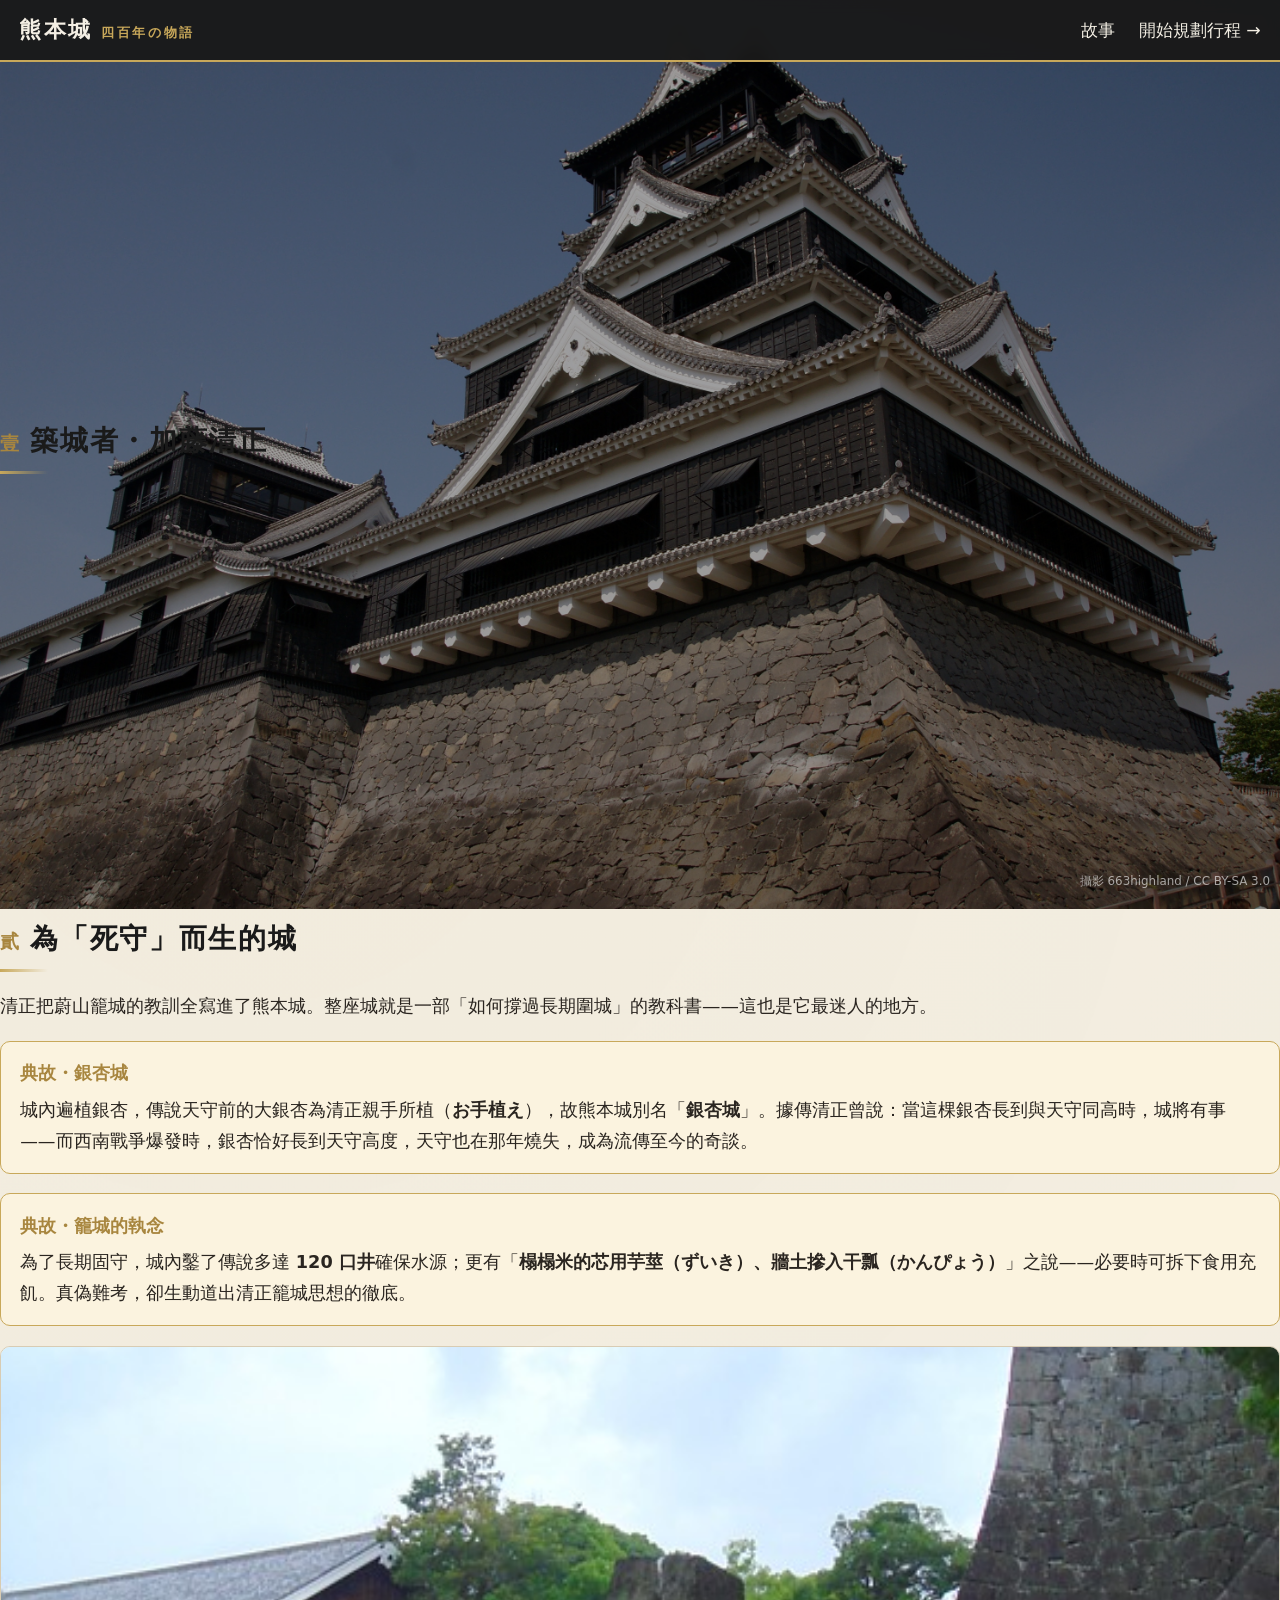
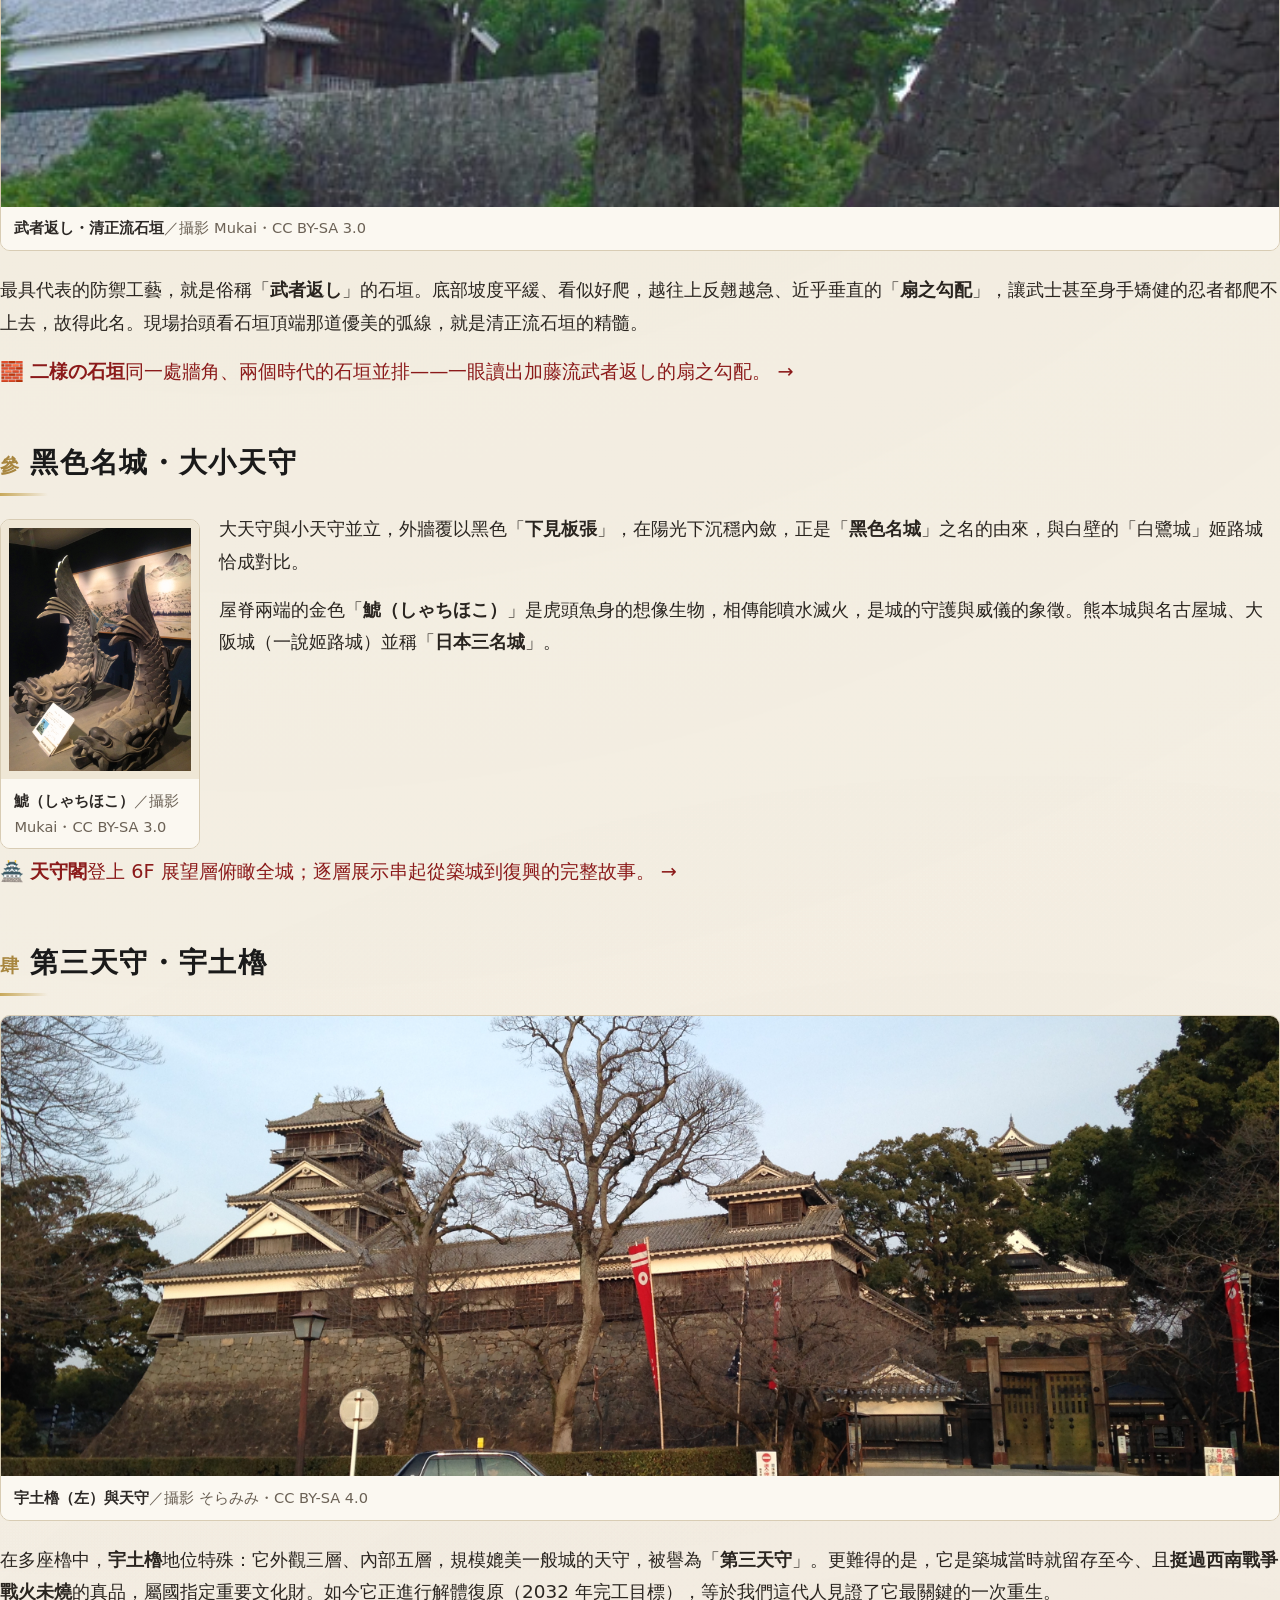
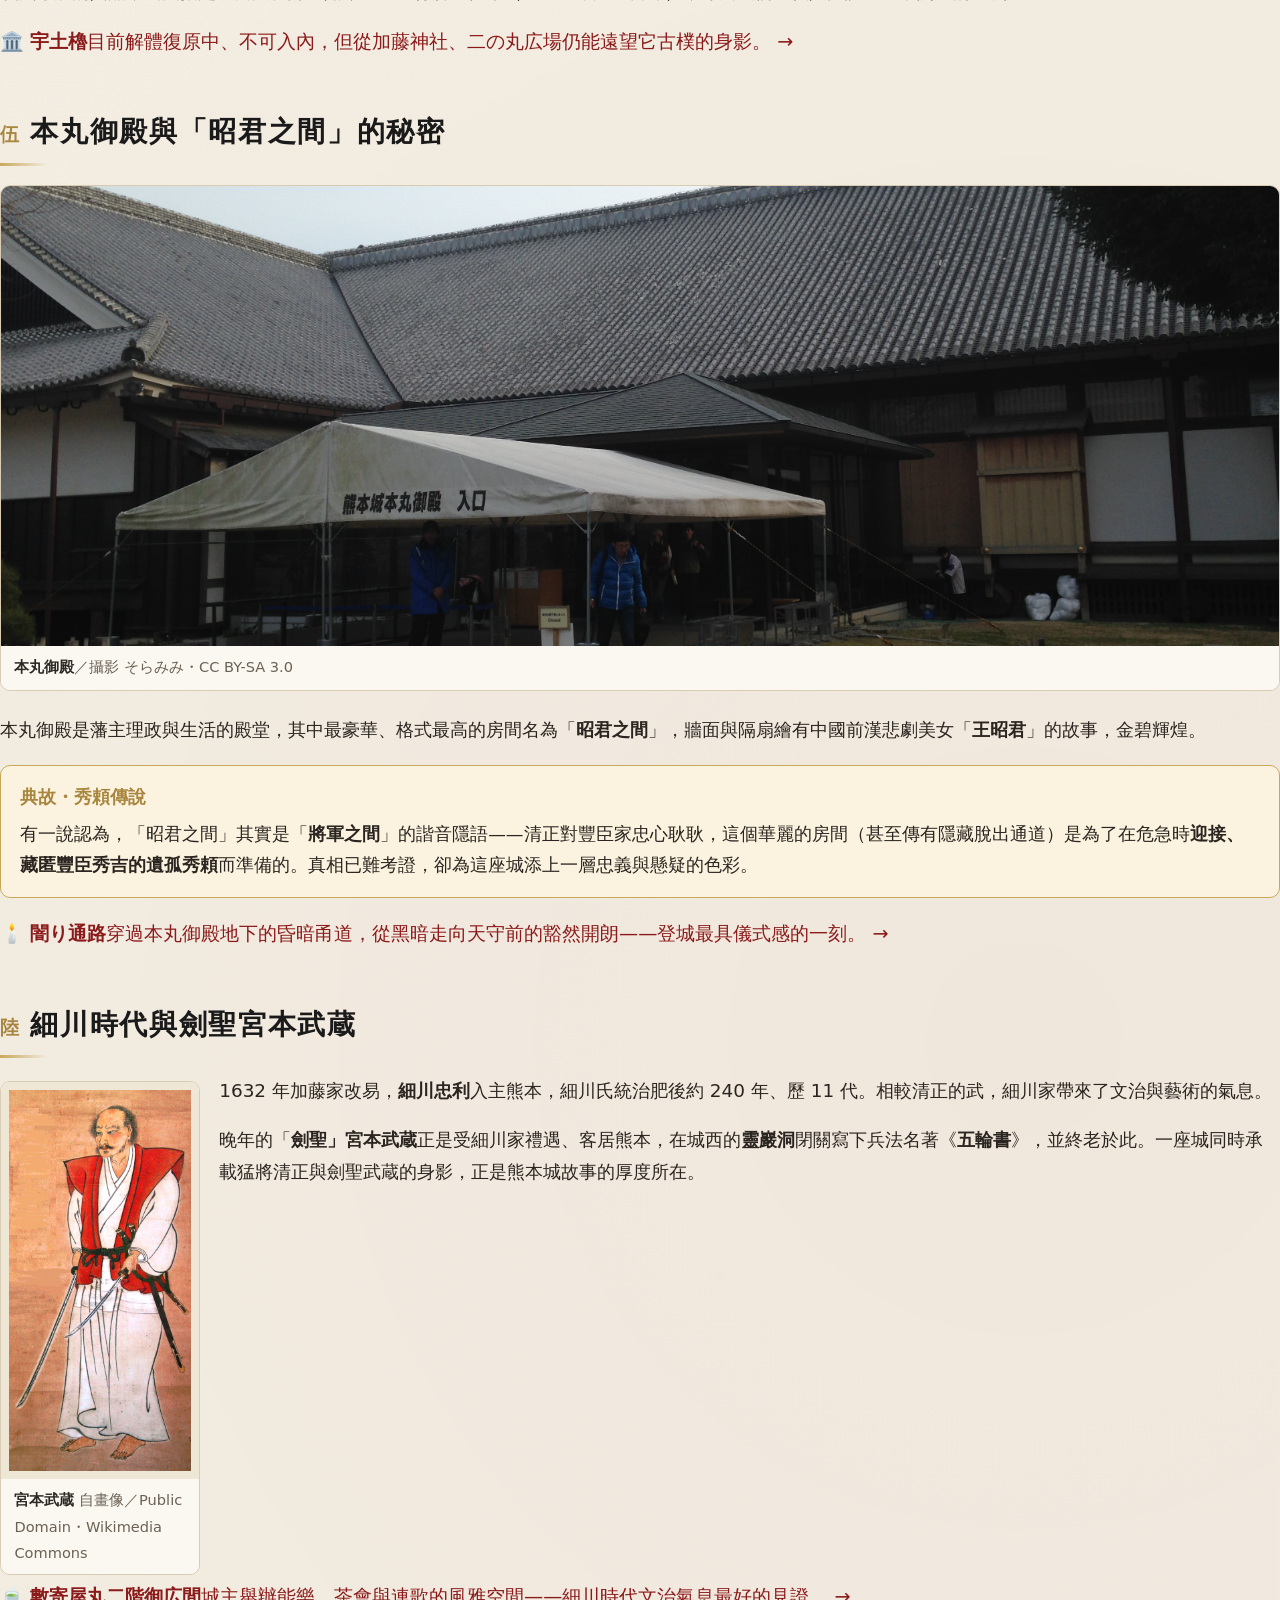
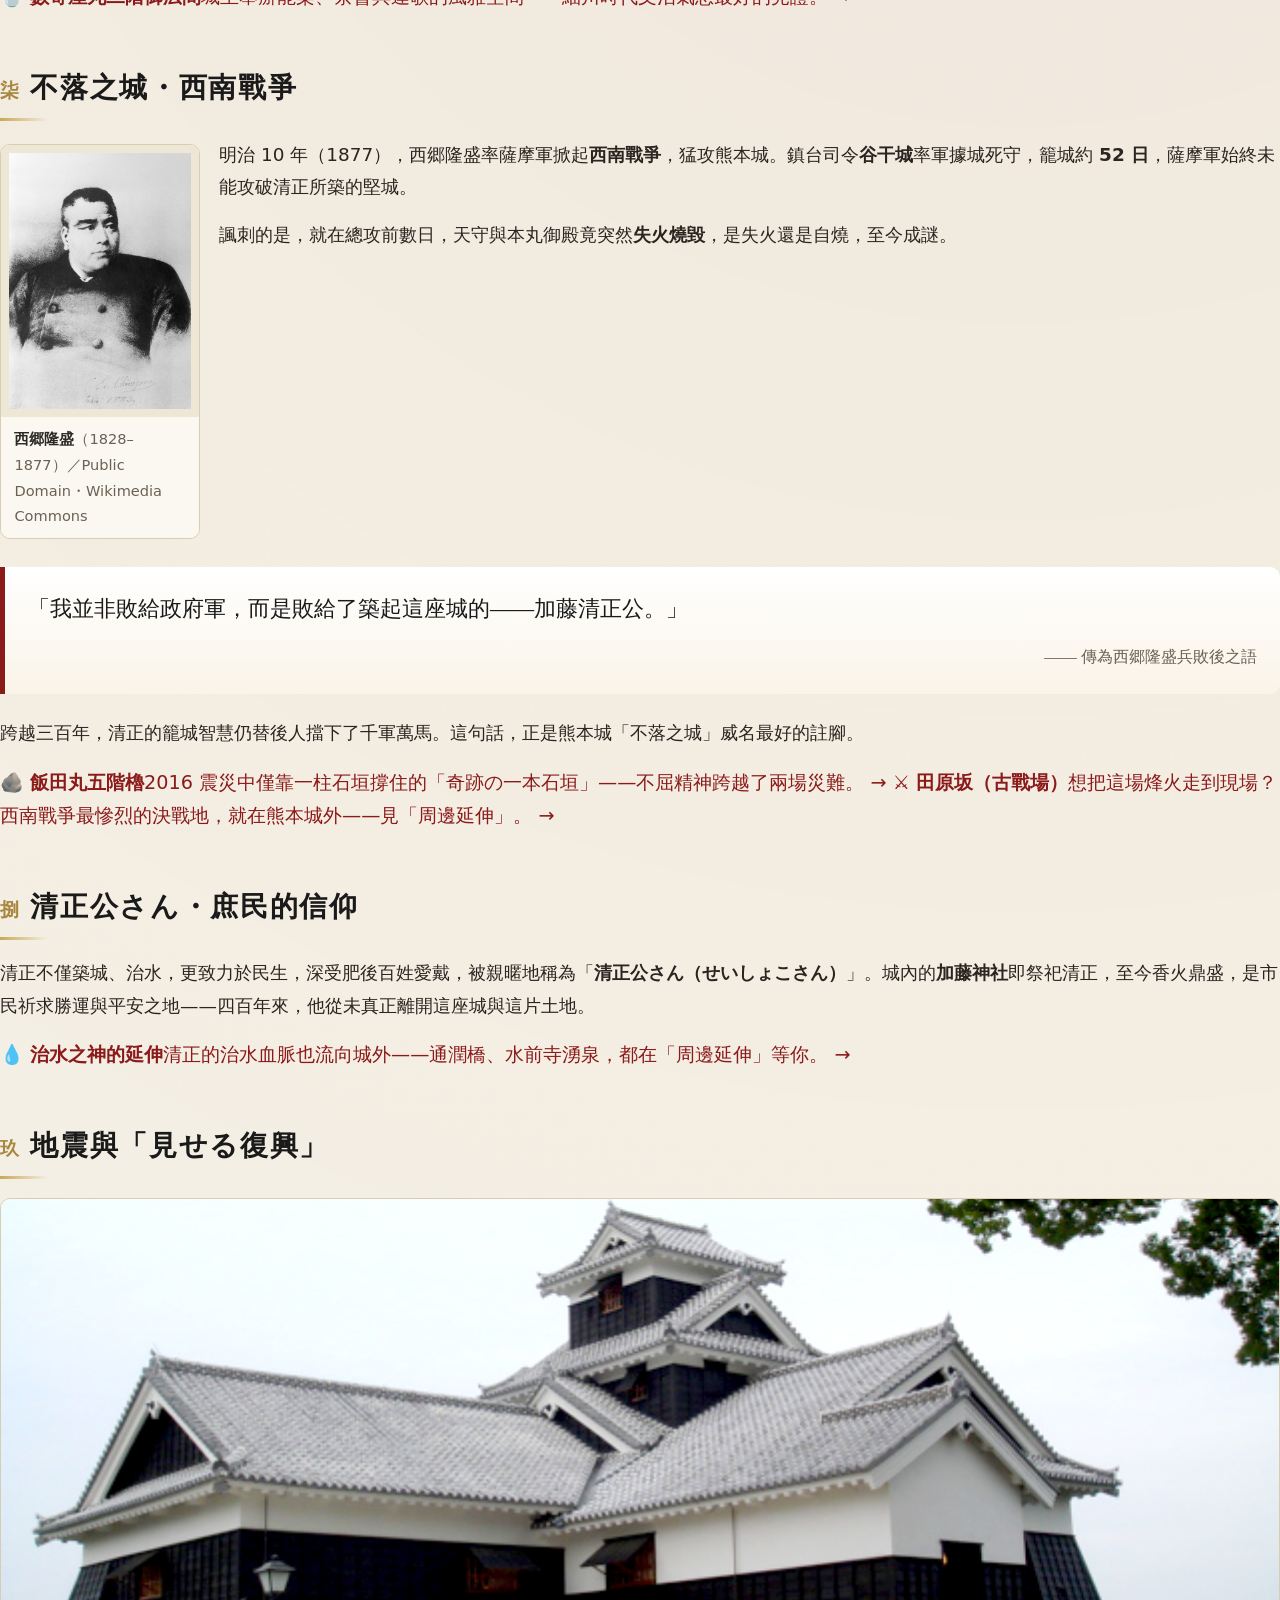
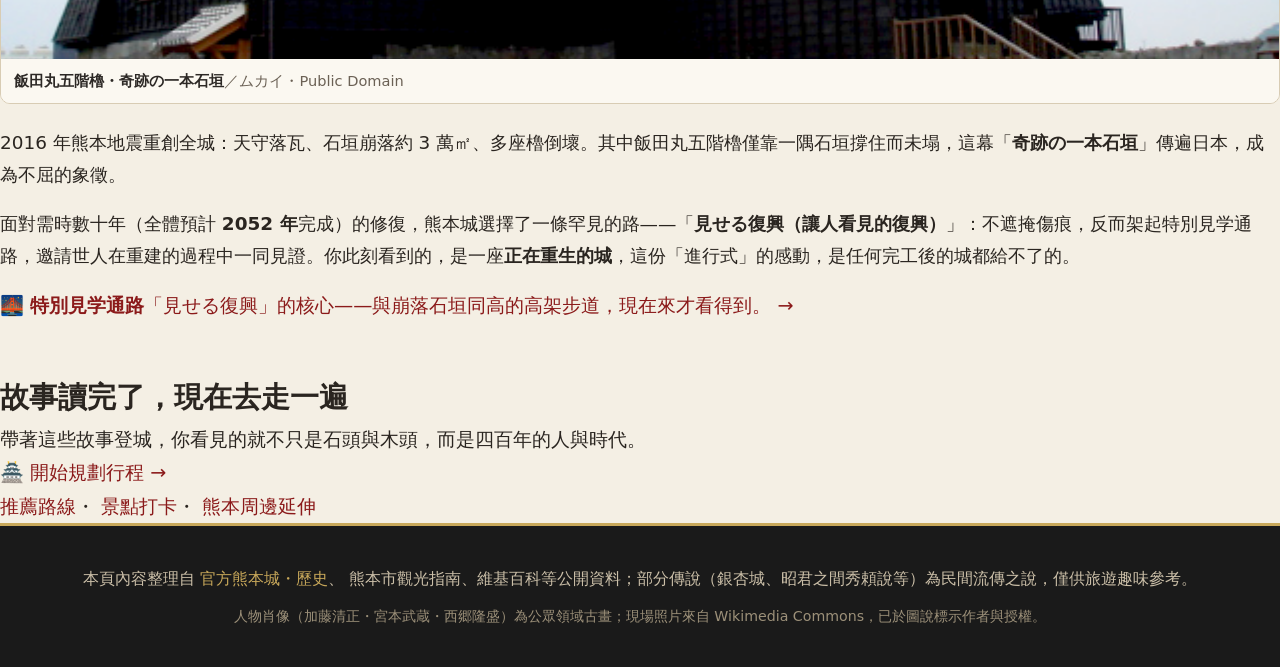
==== commit 7f86227a: "Refactor code structure for improved readability and maintainability" ====
--- a/index.html
+++ b/index.html
@@ -3,173 +3,243 @@
 <head>
 <meta charset="UTF-8">
 <meta name="viewport" content="width=device-width, initial-scale=1.0">
-<title>熊本城 歷史與典故 ｜ 出發前的深度導讀</title>
-<meta name="description" content="熊本城深度歷史導讀：加藤清正築城、銀杏城與武者返し、昭君之間的秘密、宮本武蔵、西南戰爭與不落之城、見せる復興。圖文並茂，出發前先讀懂故事。">
+<title>熊本城 ｜ 四百年の物語</title>
+<meta name="description" content="熊本城四百年的故事：加藤清正築城、銀杏城與武者返し、昭君之間的秘密、宮本武蔵、西南戰爭與不落之城、見せる復興。敘事式滾動導讀，讀完故事再去走一遍。">
 <meta name="theme-color" content="#1a1a1a">
 <link rel="manifest" href="manifest.webmanifest">
 <link rel="icon" href="icons/icon.svg" type="image/svg+xml">
+<link rel="apple-touch-icon" href="icons/icon.svg">
 <link rel="stylesheet" href="css/style.css">
 </head>
-<body>
-
+<body class="story">
+
+<!-- 閱讀進度條 -->
+<div class="scroll-progress"><div id="sp-fill"></div></div>
+
+<!-- 頂部導覽 -->
 <header class="topbar">
-  <span class="brand">熊本城<span class="brand-sub">歷史與典故</span></span>
+  <span class="brand">熊本城<span class="brand-sub">四百年の物語</span></span>
   <nav class="topnav">
-    <a href="index.html">導覽首頁</a>
-    <a href="index.html#spots">景點</a>
-    <a href="index.html#routes">路線</a>
+    <a href="#intro">故事</a>
+    <a href="guide.html" class="nav-cta">開始規劃行程 →</a>
   </nav>
 </header>
 
-<section class="hero" style="height:46vh;min-height:280px">
+<!-- 章節導覽圓點 -->
+<nav class="chapter-dots" id="dots" aria-label="章節導覽"></nav>
+
+<!-- 全幅封面 -->
+<section class="cover" id="top">
   <div class="hero-img" style="background-image:url('images/hero_tenshu.jpg')"></div>
-  <div class="hero-overlay">
-    <p class="kana">四百年の物語</p>
-    <h1 style="font-size:clamp(2.2rem,9vw,4rem)">歷史與典故</h1>
-    <p class="hero-tag">出發前，先讀懂這座城的故事</p>
-  </div>
-</section>
-
-<article class="hist">
-  <a class="back-link" href="index.html">← 回導覽首頁</a>
-
-  <p class="hist-intro">
+  <div class="cover-overlay">
+    <p class="kana">よんひゃくねん の ものがたり</p>
+    <h1>熊本城</h1>
+    <p class="cover-tag">黑色名城 ・ 不落之城 ・ 見せる復興</p>
+    <a class="scroll-hint" href="#intro">向下開始這座城的故事<span>↓</span></a>
+  </div>
+  <p class="hero-credit">攝影 663highland / CC BY-SA 3.0</p>
+</section>
+
+<!-- 引言 -->
+<section class="story-chapter hist-block" id="intro" data-label="序章">
+  <p class="hist-intro reveal">
     熊本城不只是一座漂亮的城。它是築城名手<strong>加藤清正</strong>畢生武略與土木智慧的結晶，
     歷經<strong>細川家</strong>的文治、劍聖<strong>宮本武蔵</strong>的晚年、<strong>西南戰爭</strong>的烽火，
     再到<strong>2016 熊本地震</strong>後的「見せる復興」。讀完這頁，你在現場看到的每一道石垣、每一座櫓，都會多出一段故事。
   </p>
-
-  <!-- 1 加藤清正 -->
-  <section class="hist-block" id="kiyomasa">
-    <h2><span class="num">壹</span>築城者・加藤清正</h2>
-    <div class="figrow">
-      <figure class="hist-fig portrait">
-        <img loading="lazy" src="images/kato_kiyomasa.jpg" alt="加藤清正像">
-        <figcaption><b>加藤清正</b>（1562–1611）／Public Domain・Wikimedia Commons</figcaption>
-      </figure>
-      <div class="figrow-text">
-        <p>加藤清正出身尾張，自幼追隨豐臣秀吉，於賤ヶ岳之戰嶄露頭角，名列「<strong>賤ヶ岳七本槍</strong>」。文禄・慶長之役（出兵朝鮮）中，留下「<strong>虎退治（打虎）</strong>」的傳說，更在蔚山城以寡敵眾、苦守籠城——這段死守的慘烈經驗，深深影響了他日後築城的思想。</p>
-        <p>他 27 歲入主肥後北半國，既是猛將，也是傑出的土木與治水專家，被後世尊為「<strong>築城名人</strong>」與「<strong>治水之神</strong>」。慶長 6 年（1601）動工、約慶長 12 年（1607）完成今日的熊本城。</p>
-      </div>
-    </div>
-  </section>
-
-  <!-- 2 籠城思想 -->
-  <section class="hist-block" id="rojo">
-    <h2><span class="num">貳</span>為「死守」而生的城</h2>
-    <p>清正把蔚山籠城的教訓全寫進了熊本城。整座城就是一部「如何撐過長期圍城」的教科書——這也是它最迷人的地方。</p>
-    <div class="lore">
-      <span class="lore-t">典故・銀杏城</span>
-      城內遍植銀杏，傳說天守前的大銀杏為清正親手所植（<b>お手植え</b>），故熊本城別名「<strong>銀杏城</strong>」。據傳清正曾說：當這棵銀杏長到與天守同高時，城將有事——而西南戰爭爆發時，銀杏恰好長到天守高度，天守也在那年燒失，成為流傳至今的奇談。
-    </div>
-    <div class="lore">
-      <span class="lore-t">典故・籠城的執念</span>
-      為了長期固守，城內鑿了傳說多達 <strong>120 口井</strong>確保水源；更有「<strong>榻榻米的芯用芋莖（ずいき）、牆土摻入干瓢（かんぴょう）</strong>」之說——必要時可拆下食用充飢。真偽難考，卻生動道出清正籠城思想的徹底。
-    </div>
-    <figure class="hist-fig">
-      <img loading="lazy" src="images/niyou.jpg" alt="熊本城石垣">
-      <figcaption><b>武者返し・清正流石垣</b>／攝影 Mukai・CC BY-SA 3.0</figcaption>
-    </figure>
-    <p>最具代表的防禦工藝，就是俗稱「<strong>武者返し</strong>」的石垣。底部坡度平緩、看似好爬，越往上反翹越急、近乎垂直的「<strong>扇之勾配</strong>」，讓武士甚至身手矯健的忍者都爬不上去，故得此名。現場抬頭看石垣頂端那道優美的弧線，就是清正流石垣的精髓。</p>
-  </section>
-
-  <!-- 3 天守與鯱 -->
-  <section class="hist-block" id="tenshu">
-    <h2><span class="num">參</span>黑色名城・大小天守</h2>
-    <div class="figrow">
-      <figure class="hist-fig portrait">
-        <img loading="lazy" src="images/shachihoko.jpg" alt="熊本城鯱">
-        <figcaption><b>鯱（しゃちほこ）</b>／攝影 Mukai・CC BY-SA 3.0</figcaption>
-      </figure>
-      <div class="figrow-text">
-        <p>大天守與小天守並立，外牆覆以黑色「<strong>下見板張</strong>」，在陽光下沉穩內斂，正是「<strong>黑色名城</strong>」之名的由來，與白壁的「白鷺城」姬路城恰成對比。</p>
-        <p>屋脊兩端的金色「<strong>鯱（しゃちほこ）</strong>」是虎頭魚身的想像生物，相傳能噴水滅火，是城的守護與威儀的象徵。熊本城與名古屋城、大阪城（一說姬路城）並稱「<strong>日本三名城</strong>」。</p>
-      </div>
-    </div>
-  </section>
-
-  <!-- 4 宇土櫓 -->
-  <section class="hist-block" id="uto">
-    <h2><span class="num">肆</span>第三天守・宇土櫓</h2>
-    <figure class="hist-fig">
-      <img loading="lazy" src="images/uto_tenshu.jpg" alt="宇土櫓與天守">
-      <figcaption><b>宇土櫓（左）與天守</b>／攝影 そらみみ・CC BY-SA 4.0</figcaption>
-    </figure>
-    <p>在多座櫓中，<strong>宇土櫓</strong>地位特殊：它外觀三層、內部五層，規模媲美一般城的天守，被譽為「<strong>第三天守</strong>」。更難得的是，它是築城當時就留存至今、且<strong>挺過西南戰爭戰火未燒</strong>的真品，屬國指定重要文化財。如今它正進行解體復原（2032 年完工目標），等於我們這代人見證了它最關鍵的一次重生。</p>
-  </section>
-
-  <!-- 5 昭君之間 -->
-  <section class="hist-block" id="shokun">
-    <h2><span class="num">伍</span>本丸御殿與「昭君之間」的秘密</h2>
-    <figure class="hist-fig">
-      <img loading="lazy" src="images/honmaru_goten.jpg" alt="本丸御殿">
-      <figcaption><b>本丸御殿</b>／攝影 そらみみ・CC BY-SA 3.0</figcaption>
-    </figure>
-    <p>本丸御殿是藩主理政與生活的殿堂，其中最豪華、格式最高的房間名為「<strong>昭君之間（昭君之間）</strong>」，牆面與隔扇繪有中國前漢悲劇美女「<strong>王昭君</strong>」的故事，金碧輝煌。</p>
-    <div class="lore">
-      <span class="lore-t">典故・秀頼傳說</span>
-      有一說認為，「昭君之間」其實是「<strong>將軍之間</strong>」的諧音隱語——清正對豐臣家忠心耿耿，這個華麗的房間（甚至傳有隱藏脫出通道）是為了在危急時<strong>迎接、藏匿豐臣秀吉的遺孤秀頼</strong>而準備的。真相已難考證，卻為這座城添上一層忠義與懸疑的色彩。
-    </div>
-  </section>
-
-  <!-- 6 細川與武蔵 -->
-  <section class="hist-block" id="hosokawa">
-    <h2><span class="num">陸</span>細川時代與劍聖宮本武蔵</h2>
-    <div class="figrow">
-      <figure class="hist-fig portrait">
-        <img loading="lazy" src="images/musashi.jpg" alt="宮本武蔵自畫像">
-        <figcaption><b>宮本武蔵</b> 自畫像／Public Domain・Wikimedia Commons</figcaption>
-      </figure>
-      <div class="figrow-text">
-        <p>1632 年加藤家改易，<strong>細川忠利</strong>入主熊本，細川氏統治肥後約 240 年、歷 11 代。相較清正的武，細川家帶來了文治與藝術的氣息。</p>
-        <p>晚年的「<strong>劍聖」宮本武蔵</strong>正是受細川家禮遇、客居熊本，在城西的<strong>靈巖洞</strong>閉關寫下兵法名著《<strong>五輪書</strong>》，並終老於此。一座城同時承載猛將清正與劍聖武蔵的身影，正是熊本城故事的厚度所在。</p>
-      </div>
-    </div>
-  </section>
-
-  <!-- 7 西南戰爭 -->
-  <section class="hist-block" id="seinan">
-    <h2><span class="num">柒</span>不落之城・西南戰爭</h2>
-    <div class="figrow">
-      <figure class="hist-fig portrait">
-        <img loading="lazy" src="images/saigo.jpg" alt="西郷隆盛">
-        <figcaption><b>西郷隆盛</b>（1828–1877）／Public Domain・Wikimedia Commons</figcaption>
-      </figure>
-      <div class="figrow-text">
-        <p>明治 10 年（1877），西郷隆盛率薩摩軍掀起<strong>西南戰爭</strong>，猛攻熊本城。鎮台司令<strong>谷干城</strong>率軍據城死守，籠城約 <strong>52 日</strong>，薩摩軍始終未能攻破清正所築的堅城。</p>
-        <p>諷刺的是，就在總攻前數日，天守與本丸御殿竟突然<strong>失火燒毀</strong>，是失火還是自燒，至今成謎。</p>
-      </div>
-    </div>
-    <blockquote class="famous">
-      「我並非敗給政府軍，而是敗給了築起這座城的——加藤清正公。」
-      <cite>—— 傳為西郷隆盛兵敗後之語</cite>
-    </blockquote>
-    <p>跨越三百年，清正的籠城智慧仍替後人擋下了千軍萬馬。這句話，正是熊本城「不落之城」威名最好的註腳。</p>
-  </section>
-
-  <!-- 8 信仰 -->
-  <section class="hist-block" id="shinko">
-    <h2><span class="num">捌</span>清正公さん・庶民的信仰</h2>
-    <p>清正不僅築城、治水，更致力於民生，深受肥後百姓愛戴，被親暱地稱為「<strong>清正公さん（せいしょこさん）</strong>」。城內的<strong>加藤神社</strong>即祭祀清正，至今香火鼎盛，是市民祈求勝運與平安之地——四百年來，他從未真正離開這座城與這片土地。</p>
-  </section>
-
-  <!-- 9 復興 -->
-  <section class="hist-block" id="fukko">
-    <h2><span class="num">玖</span>地震與「見せる復興」</h2>
-    <figure class="hist-fig">
-      <img loading="lazy" src="images/iidamaru.png" alt="奇跡の一本石垣">
-      <figcaption><b>飯田丸五階櫓・奇跡の一本石垣</b>／ムカイ・Public Domain</figcaption>
-    </figure>
-    <p>2016 年熊本地震重創全城：天守落瓦、石垣崩落約 3 萬㎡、多座櫓倒壞。其中飯田丸五階櫓僅靠一隅石垣撐住而未塌，這幕「<strong>奇跡の一本石垣</strong>」傳遍日本，成為不屈的象徵。</p>
-    <p>面對需時數十年（全體預計 <strong>2052 年</strong>完成）的修復，熊本城選擇了一條罕見的路——「<strong>見せる復興（讓人看見的復興）</strong>」：不遮掩傷痕，反而架起特別見学通路，邀請世人在重建的過程中一同見證。你此刻看到的，是一座<strong>正在重生的城</strong>，這份「進行式」的感動，是任何完工後的城都給不了的。</p>
-    <div class="lore">
-      <span class="lore-t">帶著故事去看城</span>
-      讀完這些，下次站在二様の石垣前，你看見的就不只是石頭，而是加藤與細川兩個時代；走過闇り通路，你會想起昭君之間的秘密；仰望宇土櫓，你會記得它撐過了戰火與地震。──這就是深度旅行的樂趣。
-    </div>
-    <a class="back-link" href="index.html#routes">← 回首頁看參觀路線，開始規劃行程</a>
-  </section>
-
-</article>
+  <p class="reveal" style="color:var(--muted);font-size:.9rem">
+    👉 每段故事的結尾，都有一張通往現場景點的卡片——讀完，就去走一遍。
+  </p>
+</section>
+
+<!-- 1 加藤清正 -->
+<section class="story-chapter hist-block" id="kiyomasa" data-label="築城者">
+  <h2 class="reveal"><span class="num">壹</span>築城者・加藤清正</h2>
+  <div class="figrow reveal">
+    <figure class="hist-fig portrait">
+      <img loading="lazy" src="images/kato_kiyomasa.jpg" alt="加藤清正像">
+      <figcaption><b>加藤清正</b>（1562–1611）／Public Domain・Wikimedia Commons</figcaption>
+    </figure>
+    <div class="figrow-text">
+      <p>加藤清正出身尾張，自幼追隨豐臣秀吉，於賤ヶ岳之戰嶄露頭角，名列「<strong>賤ヶ岳七本槍</strong>」。文禄・慶長之役（出兵朝鮮）中，留下「<strong>虎退治（打虎）</strong>」的傳說，更在蔚山城以寡敵眾、苦守籠城——這段死守的慘烈經驗，深深影響了他日後築城的思想。</p>
+      <p>他 27 歲入主肥後北半國，既是猛將，也是傑出的土木與治水專家，被後世尊為「<strong>築城名人</strong>」與「<strong>治水之神</strong>」。慶長 6 年（1601）動工、約慶長 12 年（1607）完成今日的熊本城。</p>
+    </div>
+  </div>
+  <a class="spot-link reveal" href="guide.html#spot-katojinja">
+    <span class="sl-ico">⛩️</span>
+    <span class="sl-txt"><b>加藤神社</b>四百年來，清正以「清正公さん」之名長眠城中——這裡能同框仰望天守與宇土櫓。</span>
+    <span class="sl-go">→</span>
+  </a>
+</section>
+
+<!-- 2 籠城思想 -->
+<section class="story-chapter hist-block" id="rojo" data-label="武者返し">
+  <h2 class="reveal"><span class="num">貳</span>為「死守」而生的城</h2>
+  <p class="reveal">清正把蔚山籠城的教訓全寫進了熊本城。整座城就是一部「如何撐過長期圍城」的教科書——這也是它最迷人的地方。</p>
+  <div class="lore reveal">
+    <span class="lore-t">典故・銀杏城</span>
+    城內遍植銀杏，傳說天守前的大銀杏為清正親手所植（<b>お手植え</b>），故熊本城別名「<strong>銀杏城</strong>」。據傳清正曾說：當這棵銀杏長到與天守同高時，城將有事——而西南戰爭爆發時，銀杏恰好長到天守高度，天守也在那年燒失，成為流傳至今的奇談。
+  </div>
+  <div class="lore reveal">
+    <span class="lore-t">典故・籠城的執念</span>
+    為了長期固守，城內鑿了傳說多達 <strong>120 口井</strong>確保水源；更有「<strong>榻榻米的芯用芋莖（ずいき）、牆土摻入干瓢（かんぴょう）</strong>」之說——必要時可拆下食用充飢。真偽難考，卻生動道出清正籠城思想的徹底。
+  </div>
+  <figure class="hist-fig reveal">
+    <img loading="lazy" src="images/niyou.jpg" alt="熊本城石垣">
+    <figcaption><b>武者返し・清正流石垣</b>／攝影 Mukai・CC BY-SA 3.0</figcaption>
+  </figure>
+  <p class="reveal">最具代表的防禦工藝，就是俗稱「<strong>武者返し</strong>」的石垣。底部坡度平緩、看似好爬，越往上反翹越急、近乎垂直的「<strong>扇之勾配</strong>」，讓武士甚至身手矯健的忍者都爬不上去，故得此名。現場抬頭看石垣頂端那道優美的弧線，就是清正流石垣的精髓。</p>
+  <a class="spot-link reveal" href="guide.html#spot-niyou">
+    <span class="sl-ico">🧱</span>
+    <span class="sl-txt"><b>二様の石垣</b>同一處牆角、兩個時代的石垣並排——一眼讀出加藤流武者返し的扇之勾配。</span>
+    <span class="sl-go">→</span>
+  </a>
+</section>
+
+<!-- 3 天守與鯱 -->
+<section class="story-chapter hist-block" id="tenshu" data-label="黑色名城">
+  <h2 class="reveal"><span class="num">參</span>黑色名城・大小天守</h2>
+  <div class="figrow reveal">
+    <figure class="hist-fig portrait">
+      <img loading="lazy" src="images/shachihoko.jpg" alt="熊本城鯱">
+      <figcaption><b>鯱（しゃちほこ）</b>／攝影 Mukai・CC BY-SA 3.0</figcaption>
+    </figure>
+    <div class="figrow-text">
+      <p>大天守與小天守並立，外牆覆以黑色「<strong>下見板張</strong>」，在陽光下沉穩內斂，正是「<strong>黑色名城</strong>」之名的由來，與白壁的「白鷺城」姬路城恰成對比。</p>
+      <p>屋脊兩端的金色「<strong>鯱（しゃちほこ）</strong>」是虎頭魚身的想像生物，相傳能噴水滅火，是城的守護與威儀的象徵。熊本城與名古屋城、大阪城（一說姬路城）並稱「<strong>日本三名城</strong>」。</p>
+    </div>
+  </div>
+  <a class="spot-link reveal" href="guide.html#spot-tenshu">
+    <span class="sl-ico">🏯</span>
+    <span class="sl-txt"><b>天守閣</b>登上 6F 展望層俯瞰全城；逐層展示串起從築城到復興的完整故事。</span>
+    <span class="sl-go">→</span>
+  </a>
+</section>
+
+<!-- 4 宇土櫓 -->
+<section class="story-chapter hist-block" id="uto" data-label="第三天守">
+  <h2 class="reveal"><span class="num">肆</span>第三天守・宇土櫓</h2>
+  <figure class="hist-fig reveal">
+    <img loading="lazy" src="images/uto_tenshu.jpg" alt="宇土櫓與天守">
+    <figcaption><b>宇土櫓（左）與天守</b>／攝影 そらみみ・CC BY-SA 4.0</figcaption>
+  </figure>
+  <p class="reveal">在多座櫓中，<strong>宇土櫓</strong>地位特殊：它外觀三層、內部五層，規模媲美一般城的天守，被譽為「<strong>第三天守</strong>」。更難得的是，它是築城當時就留存至今、且<strong>挺過西南戰爭戰火未燒</strong>的真品，屬國指定重要文化財。如今它正進行解體復原（2032 年完工目標），等於我們這代人見證了它最關鍵的一次重生。</p>
+  <a class="spot-link reveal" href="guide.html#spot-uto">
+    <span class="sl-ico">🏛️</span>
+    <span class="sl-txt"><b>宇土櫓</b>目前解體復原中、不可入內，但從加藤神社、二の丸広場仍能遠望它古樸的身影。</span>
+    <span class="sl-go">→</span>
+  </a>
+</section>
+
+<!-- 5 昭君之間 -->
+<section class="story-chapter hist-block" id="shokun" data-label="昭君之間">
+  <h2 class="reveal"><span class="num">伍</span>本丸御殿與「昭君之間」的秘密</h2>
+  <figure class="hist-fig reveal">
+    <img loading="lazy" src="images/honmaru_goten.jpg" alt="本丸御殿">
+    <figcaption><b>本丸御殿</b>／攝影 そらみみ・CC BY-SA 3.0</figcaption>
+  </figure>
+  <p class="reveal">本丸御殿是藩主理政與生活的殿堂，其中最豪華、格式最高的房間名為「<strong>昭君之間</strong>」，牆面與隔扇繪有中國前漢悲劇美女「<strong>王昭君</strong>」的故事，金碧輝煌。</p>
+  <div class="lore reveal">
+    <span class="lore-t">典故・秀頼傳說</span>
+    有一說認為，「昭君之間」其實是「<strong>將軍之間</strong>」的諧音隱語——清正對豐臣家忠心耿耿，這個華麗的房間（甚至傳有隱藏脫出通道）是為了在危急時<strong>迎接、藏匿豐臣秀吉的遺孤秀頼</strong>而準備的。真相已難考證，卻為這座城添上一層忠義與懸疑的色彩。
+  </div>
+  <a class="spot-link reveal" href="guide.html#spot-kuragari">
+    <span class="sl-ico">🕯️</span>
+    <span class="sl-txt"><b>闇り通路</b>穿過本丸御殿地下的昏暗甬道，從黑暗走向天守前的豁然開朗——登城最具儀式感的一刻。</span>
+    <span class="sl-go">→</span>
+  </a>
+</section>
+
+<!-- 6 細川與武蔵 -->
+<section class="story-chapter hist-block" id="hosokawa" data-label="細川・武蔵">
+  <h2 class="reveal"><span class="num">陸</span>細川時代與劍聖宮本武蔵</h2>
+  <div class="figrow reveal">
+    <figure class="hist-fig portrait">
+      <img loading="lazy" src="images/musashi.jpg" alt="宮本武蔵自畫像">
+      <figcaption><b>宮本武蔵</b> 自畫像／Public Domain・Wikimedia Commons</figcaption>
+    </figure>
+    <div class="figrow-text">
+      <p>1632 年加藤家改易，<strong>細川忠利</strong>入主熊本，細川氏統治肥後約 240 年、歷 11 代。相較清正的武，細川家帶來了文治與藝術的氣息。</p>
+      <p>晚年的「<strong>劍聖」宮本武蔵</strong>正是受細川家禮遇、客居熊本，在城西的<strong>靈巖洞</strong>閉關寫下兵法名著《<strong>五輪書</strong>》，並終老於此。一座城同時承載猛將清正與劍聖武蔵的身影，正是熊本城故事的厚度所在。</p>
+    </div>
+  </div>
+  <a class="spot-link reveal" href="guide.html#spot-sukiya">
+    <span class="sl-ico">🍵</span>
+    <span class="sl-txt"><b>數寄屋丸二階御広間</b>城主舉辦能樂、茶會與連歌的風雅空間——細川時代文治氣息最好的見證。</span>
+    <span class="sl-go">→</span>
+  </a>
+</section>
+
+<!-- 7 西南戰爭 -->
+<section class="story-chapter hist-block" id="seinan" data-label="不落之城">
+  <h2 class="reveal"><span class="num">柒</span>不落之城・西南戰爭</h2>
+  <div class="figrow reveal">
+    <figure class="hist-fig portrait">
+      <img loading="lazy" src="images/saigo.jpg" alt="西郷隆盛">
+      <figcaption><b>西郷隆盛</b>（1828–1877）／Public Domain・Wikimedia Commons</figcaption>
+    </figure>
+    <div class="figrow-text">
+      <p>明治 10 年（1877），西郷隆盛率薩摩軍掀起<strong>西南戰爭</strong>，猛攻熊本城。鎮台司令<strong>谷干城</strong>率軍據城死守，籠城約 <strong>52 日</strong>，薩摩軍始終未能攻破清正所築的堅城。</p>
+      <p>諷刺的是，就在總攻前數日，天守與本丸御殿竟突然<strong>失火燒毀</strong>，是失火還是自燒，至今成謎。</p>
+    </div>
+  </div>
+  <blockquote class="famous reveal">
+    「我並非敗給政府軍，而是敗給了築起這座城的——加藤清正公。」
+    <cite>—— 傳為西郷隆盛兵敗後之語</cite>
+  </blockquote>
+  <p class="reveal">跨越三百年，清正的籠城智慧仍替後人擋下了千軍萬馬。這句話，正是熊本城「不落之城」威名最好的註腳。</p>
+  <a class="spot-link reveal" href="guide.html#spot-iidamaru">
+    <span class="sl-ico">🪨</span>
+    <span class="sl-txt"><b>飯田丸五階櫓</b>2016 震災中僅靠一柱石垣撐住的「奇跡の一本石垣」——不屈精神跨越了兩場災難。</span>
+    <span class="sl-go">→</span>
+  </a>
+  <a class="spot-link reveal" href="guide.html#spot-tabaruzaka">
+    <span class="sl-ico">⚔️</span>
+    <span class="sl-txt"><b>田原坂（古戰場）</b>想把這場烽火走到現場？西南戰爭最慘烈的決戰地，就在熊本城外——見「周邊延伸」。</span>
+    <span class="sl-go">→</span>
+  </a>
+</section>
+
+<!-- 8 信仰 -->
+<section class="story-chapter hist-block" id="shinko" data-label="清正公さん">
+  <h2 class="reveal"><span class="num">捌</span>清正公さん・庶民的信仰</h2>
+  <p class="reveal">清正不僅築城、治水，更致力於民生，深受肥後百姓愛戴，被親暱地稱為「<strong>清正公さん（せいしょこさん）</strong>」。城內的<strong>加藤神社</strong>即祭祀清正，至今香火鼎盛，是市民祈求勝運與平安之地——四百年來，他從未真正離開這座城與這片土地。</p>
+  <a class="spot-link reveal" href="guide.html#spot-suizenji">
+    <span class="sl-ico">💧</span>
+    <span class="sl-txt"><b>治水之神的延伸</b>清正的治水血脈也流向城外——通潤橋、水前寺湧泉，都在「周邊延伸」等你。</span>
+    <span class="sl-go">→</span>
+  </a>
+</section>
+
+<!-- 9 復興 -->
+<section class="story-chapter hist-block" id="fukko" data-label="見せる復興">
+  <h2 class="reveal"><span class="num">玖</span>地震與「見せる復興」</h2>
+  <figure class="hist-fig reveal">
+    <img loading="lazy" src="images/iidamaru.png" alt="奇跡の一本石垣">
+    <figcaption><b>飯田丸五階櫓・奇跡の一本石垣</b>／ムカイ・Public Domain</figcaption>
+  </figure>
+  <p class="reveal">2016 年熊本地震重創全城：天守落瓦、石垣崩落約 3 萬㎡、多座櫓倒壞。其中飯田丸五階櫓僅靠一隅石垣撐住而未塌，這幕「<strong>奇跡の一本石垣</strong>」傳遍日本，成為不屈的象徵。</p>
+  <p class="reveal">面對需時數十年（全體預計 <strong>2052 年</strong>完成）的修復，熊本城選擇了一條罕見的路——「<strong>見せる復興（讓人看見的復興）</strong>」：不遮掩傷痕，反而架起特別見学通路，邀請世人在重建的過程中一同見證。你此刻看到的，是一座<strong>正在重生的城</strong>，這份「進行式」的感動，是任何完工後的城都給不了的。</p>
+  <a class="spot-link reveal" href="guide.html#spot-tokubetsu">
+    <span class="sl-ico">🌉</span>
+    <span class="sl-txt"><b>特別見学通路</b>「見せる復興」的核心——與崩落石垣同高的高架步道，現在來才看得到。</span>
+    <span class="sl-go">→</span>
+  </a>
+</section>
+
+<!-- 故事結尾 CTA -->
+<section class="story-end" id="end">
+  <div class="reveal">
+    <h2>故事讀完了，現在去走一遍</h2>
+    <p>帶著這些故事登城，你看見的就不只是石頭與木頭，而是四百年的人與時代。</p>
+    <a class="big-cta" href="guide.html">🏯 開始規劃行程 →</a>
+    <div class="sub-links">
+      <a href="guide.html#routes">推薦路線</a>・
+      <a href="guide.html#spots">景點打卡</a>・
+      <a href="guide.html#around">熊本周邊延伸</a>
+    </div>
+  </div>
+</section>
 
 <footer class="footer">
   <p>本頁內容整理自
@@ -178,5 +248,6 @@
   <p class="credit-note">人物肖像（加藤清正・宮本武蔵・西郷隆盛）為公眾領域古畫；現場照片來自 Wikimedia Commons，已於圖說標示作者與授權。</p>
 </footer>
 
+<script src="js/story.js"></script>
 </body>
 </html>
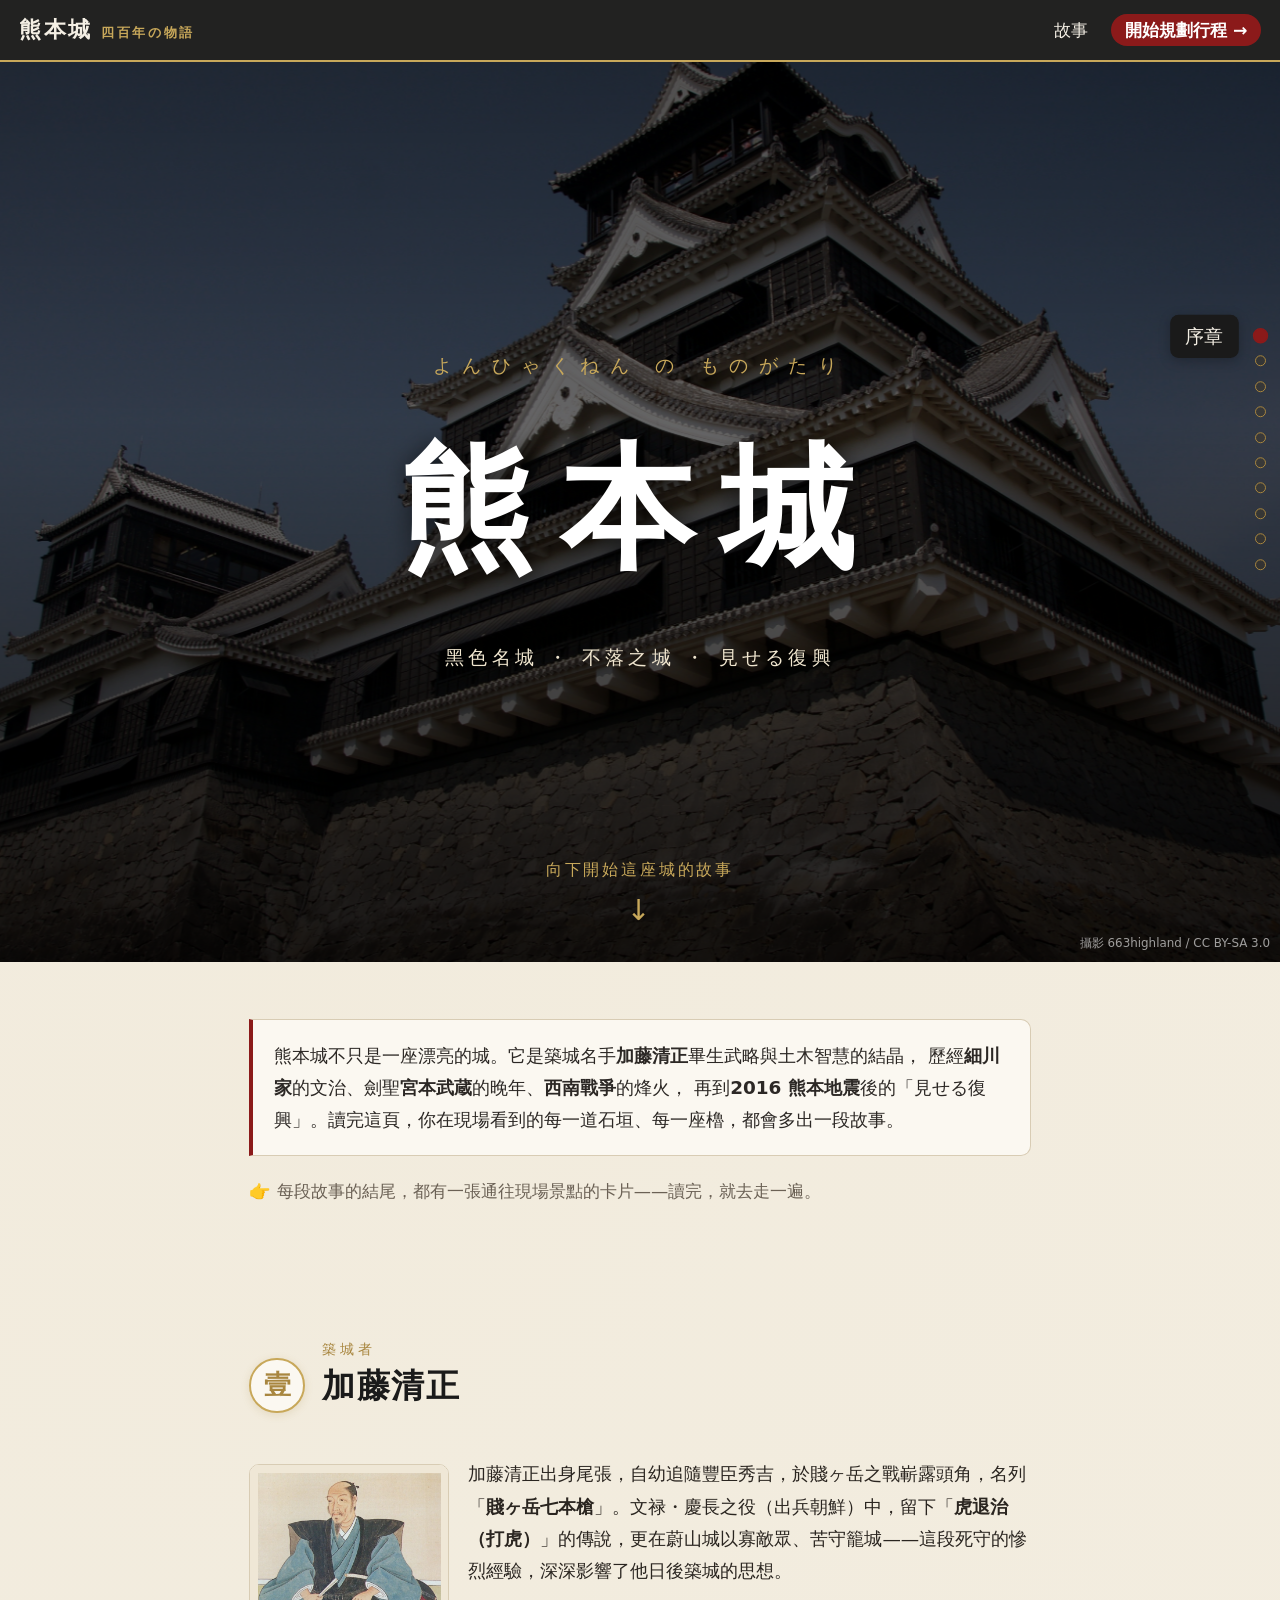
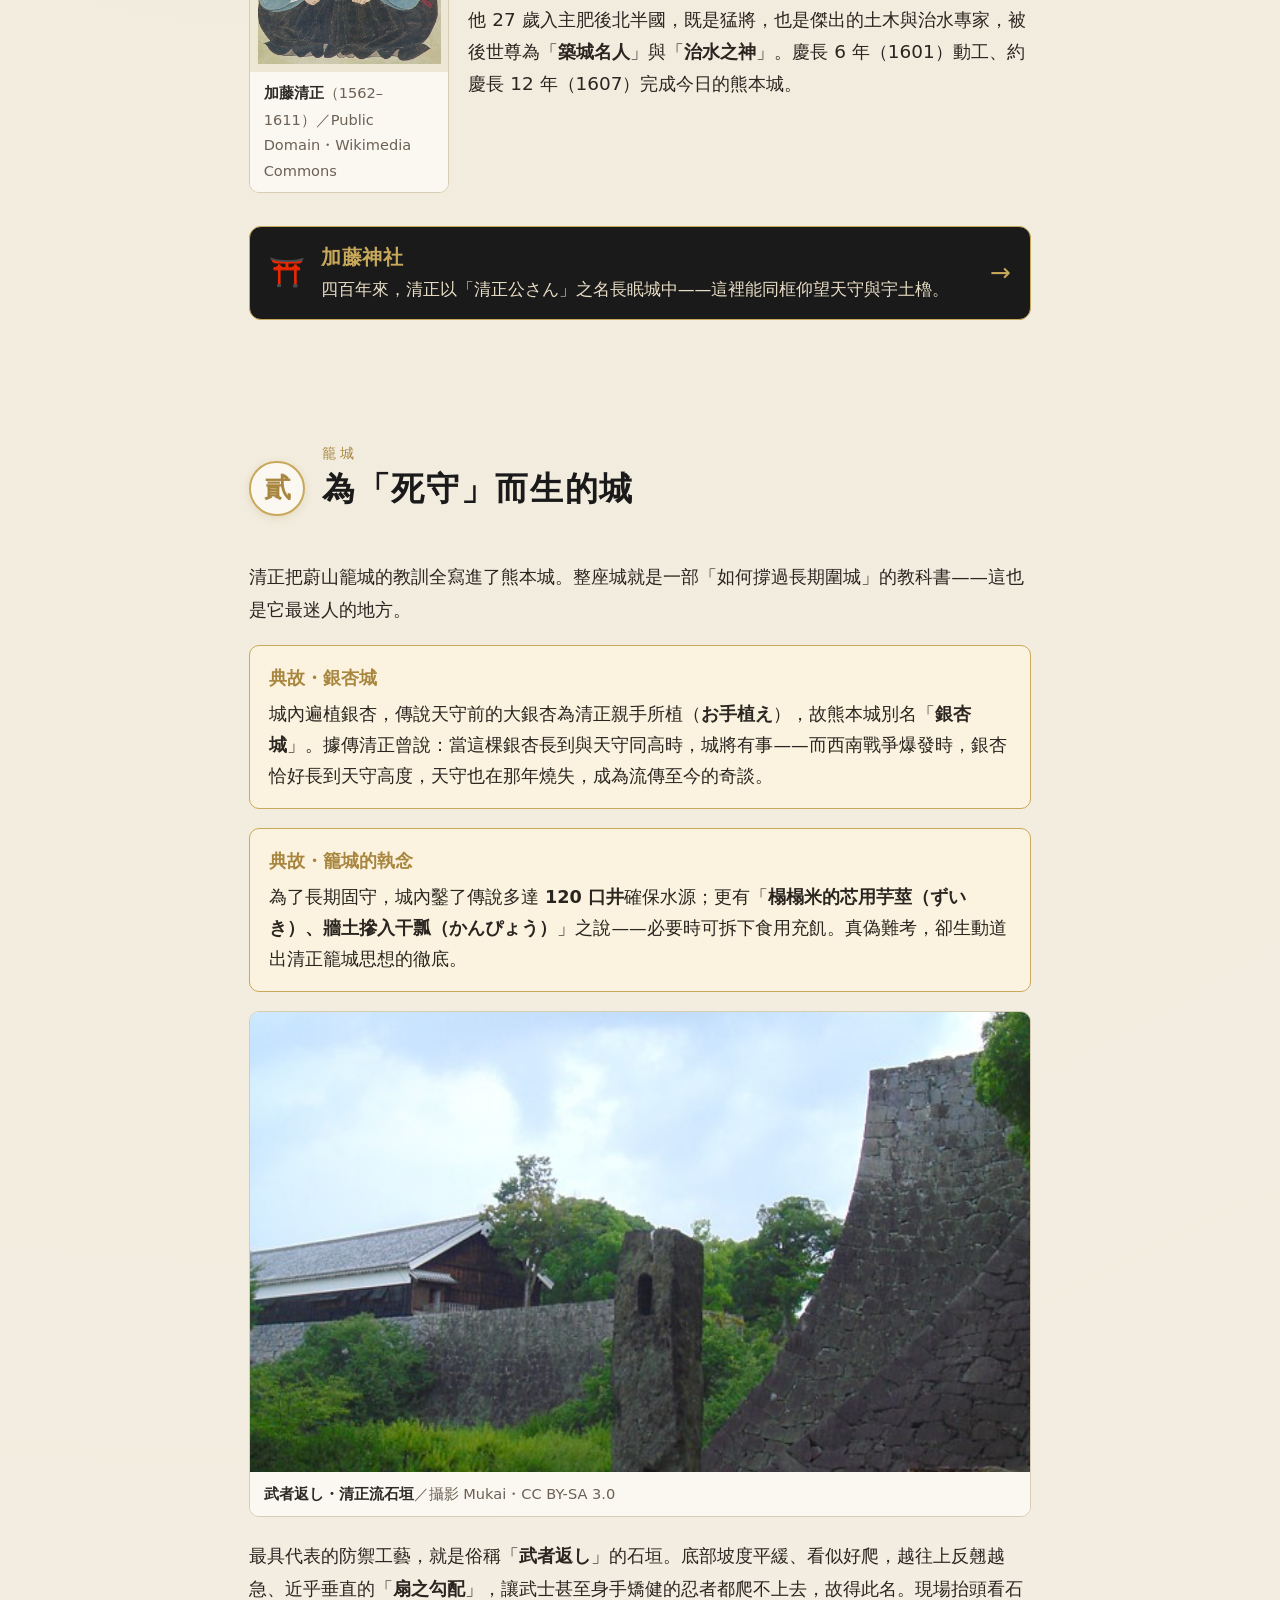
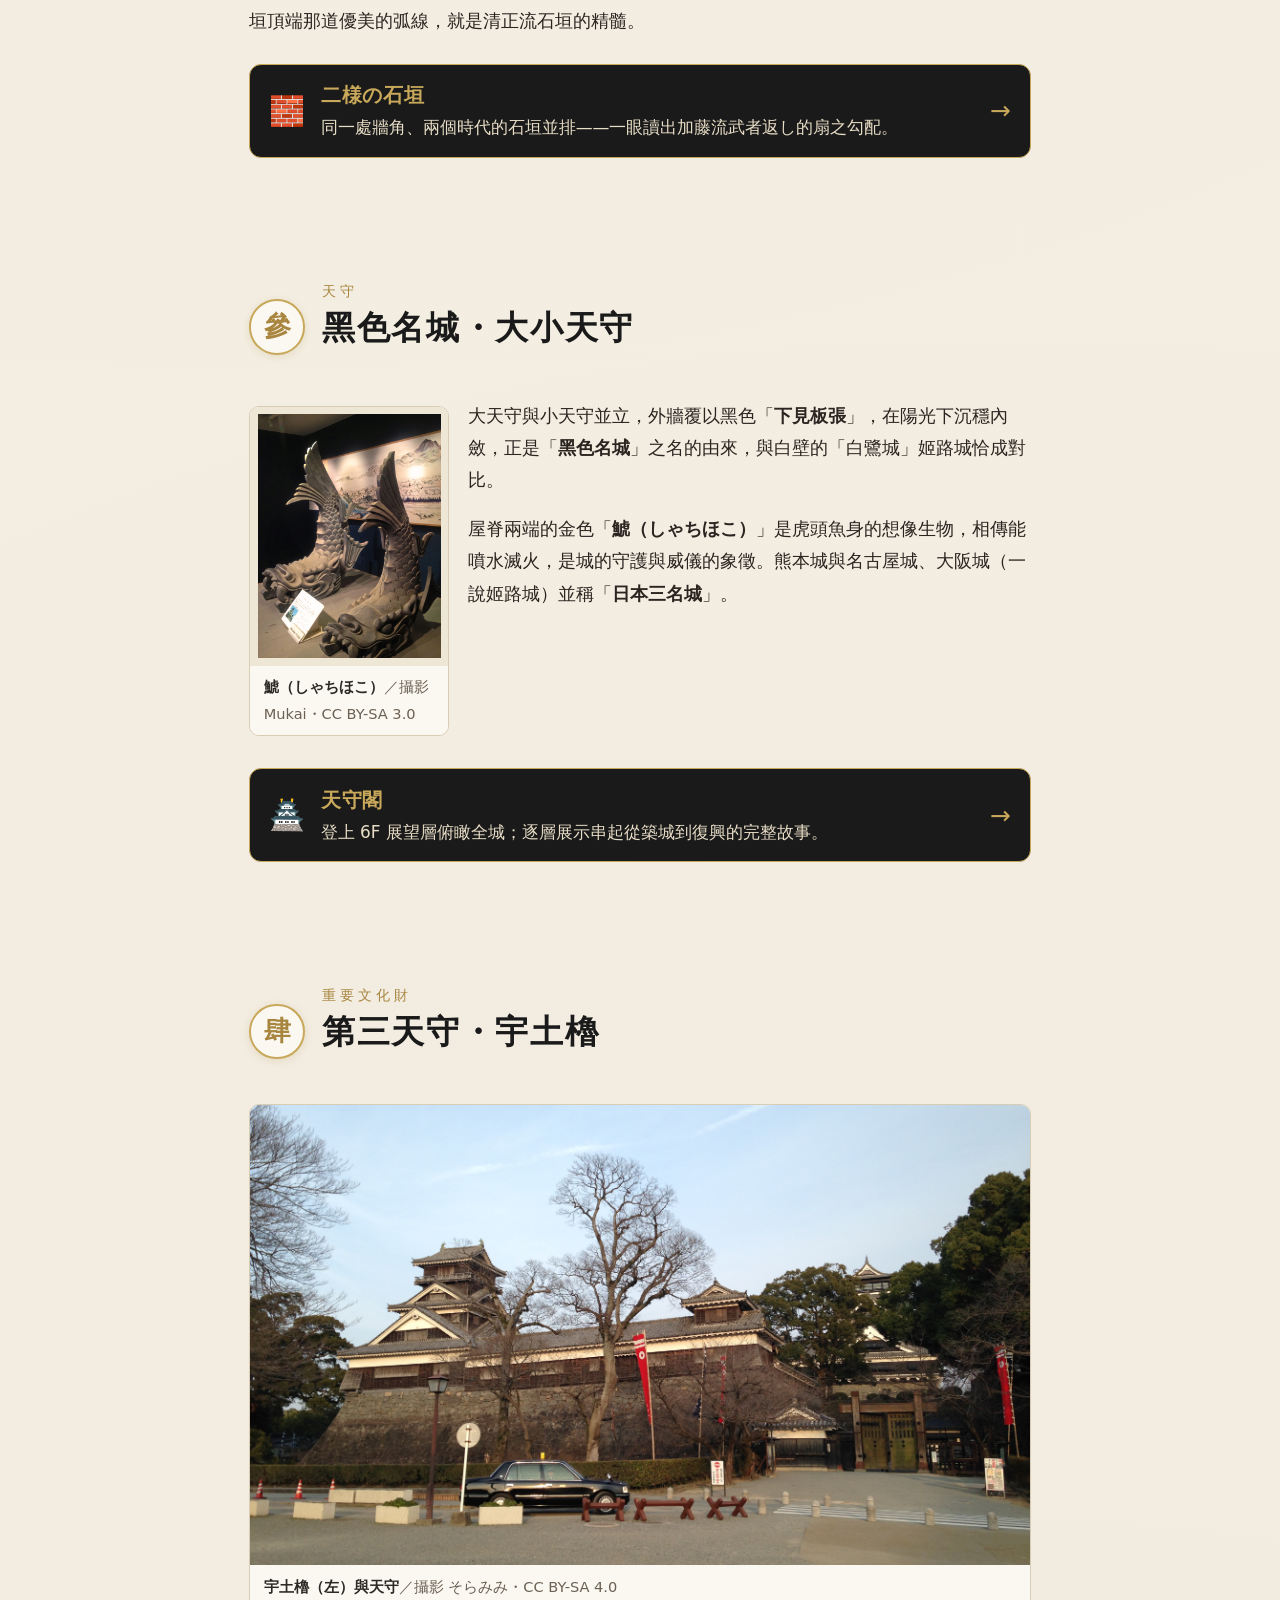
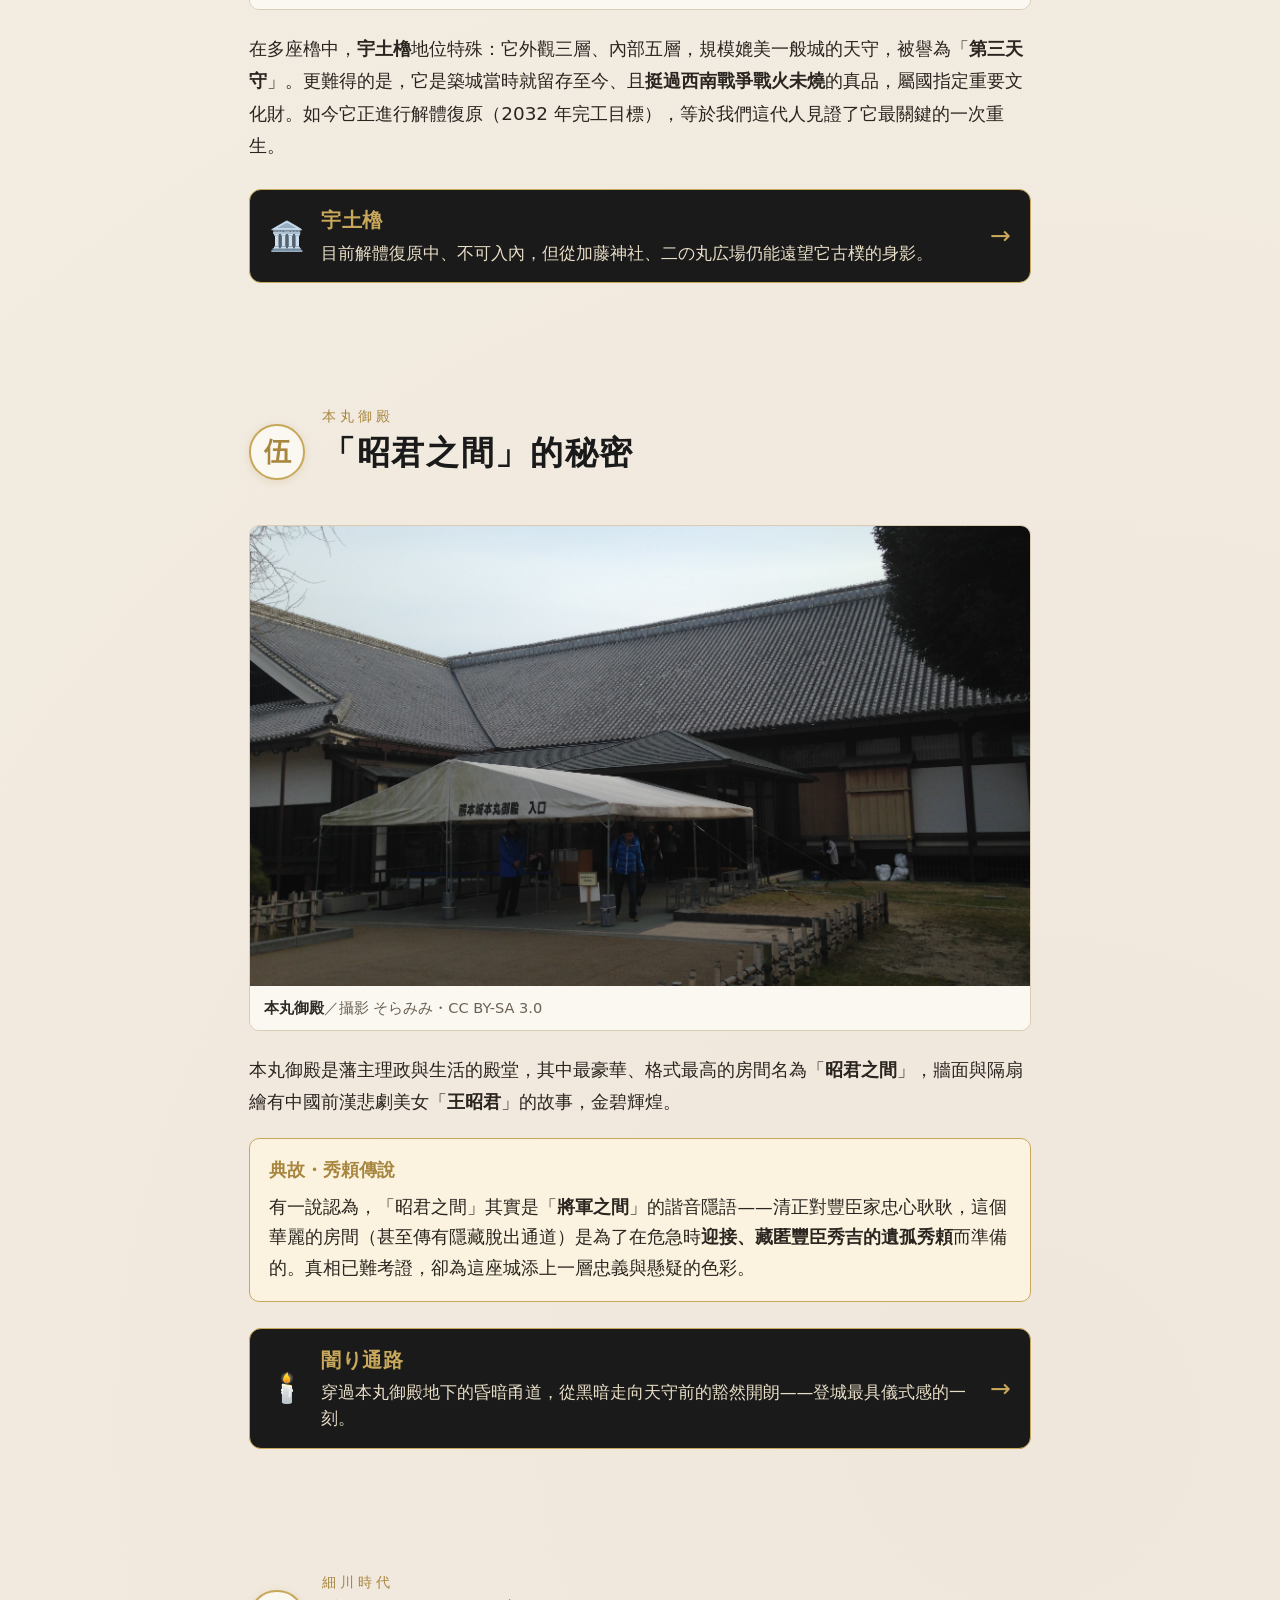
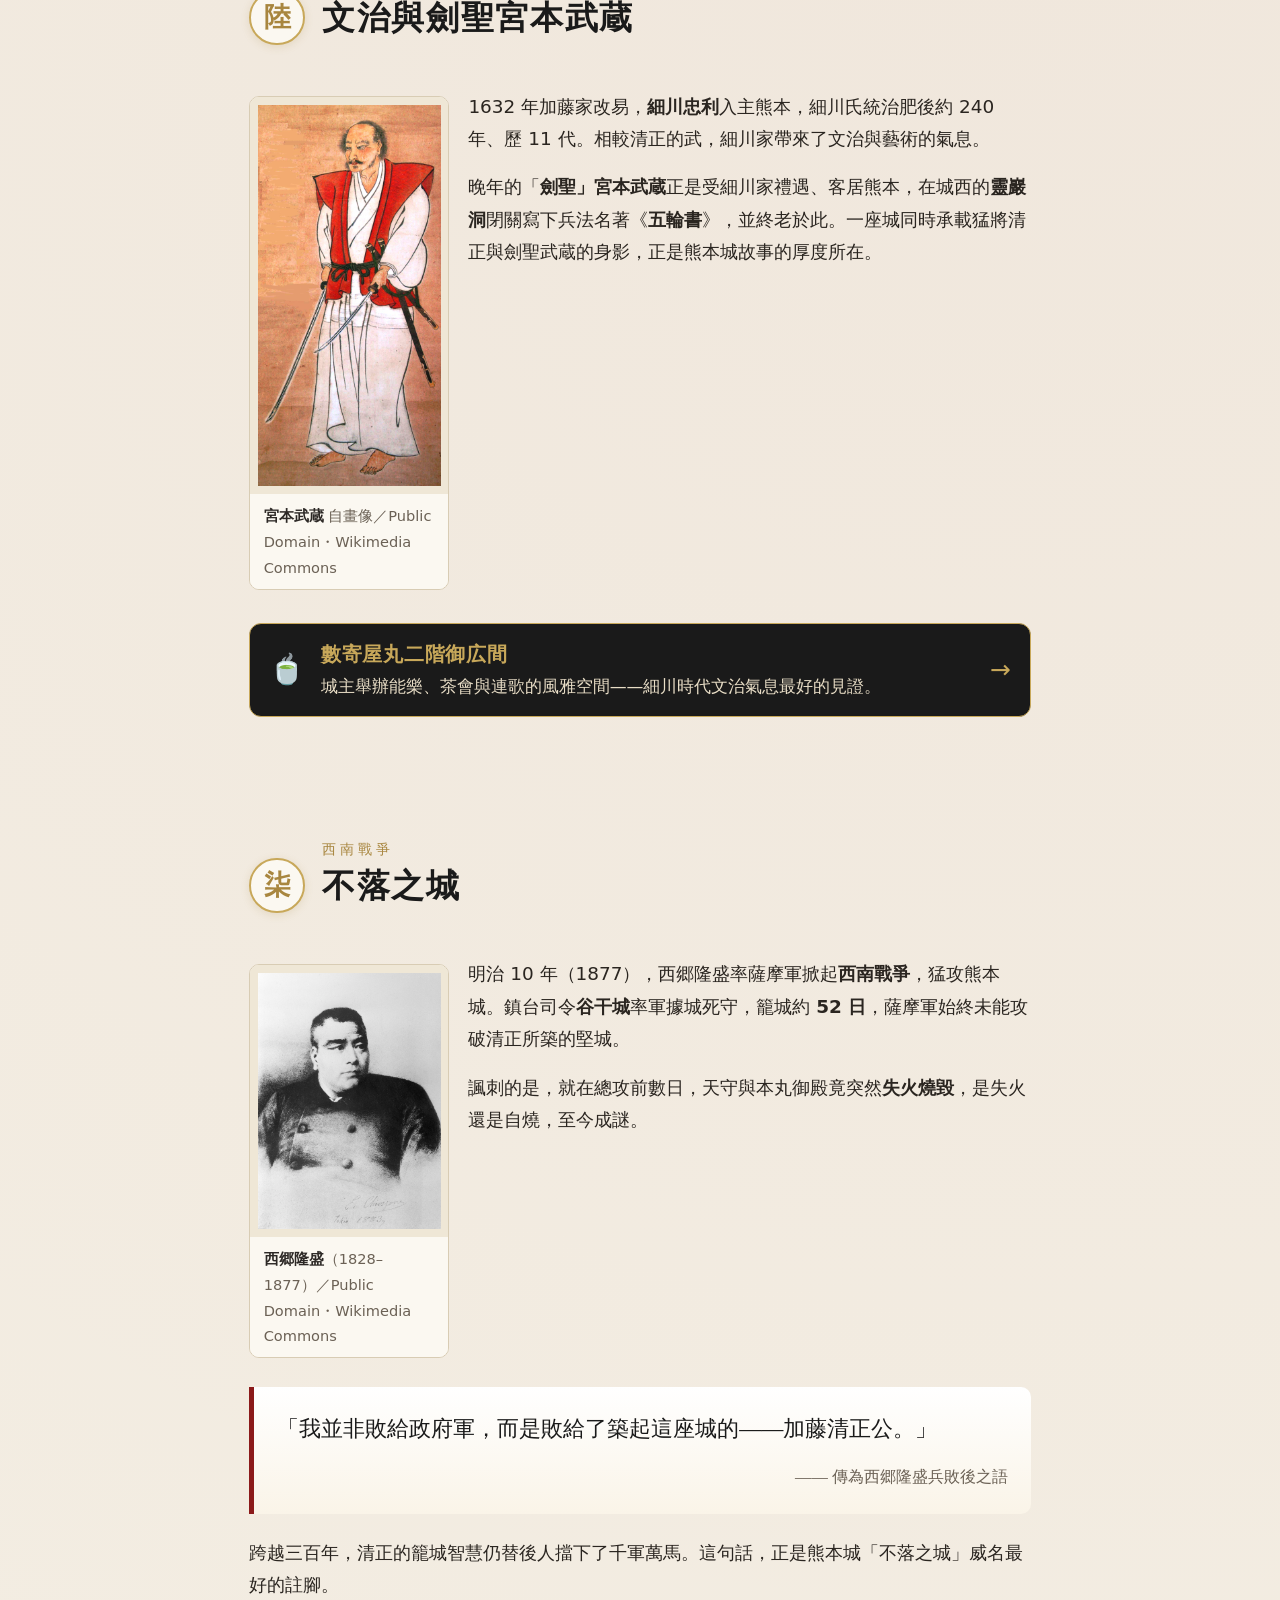
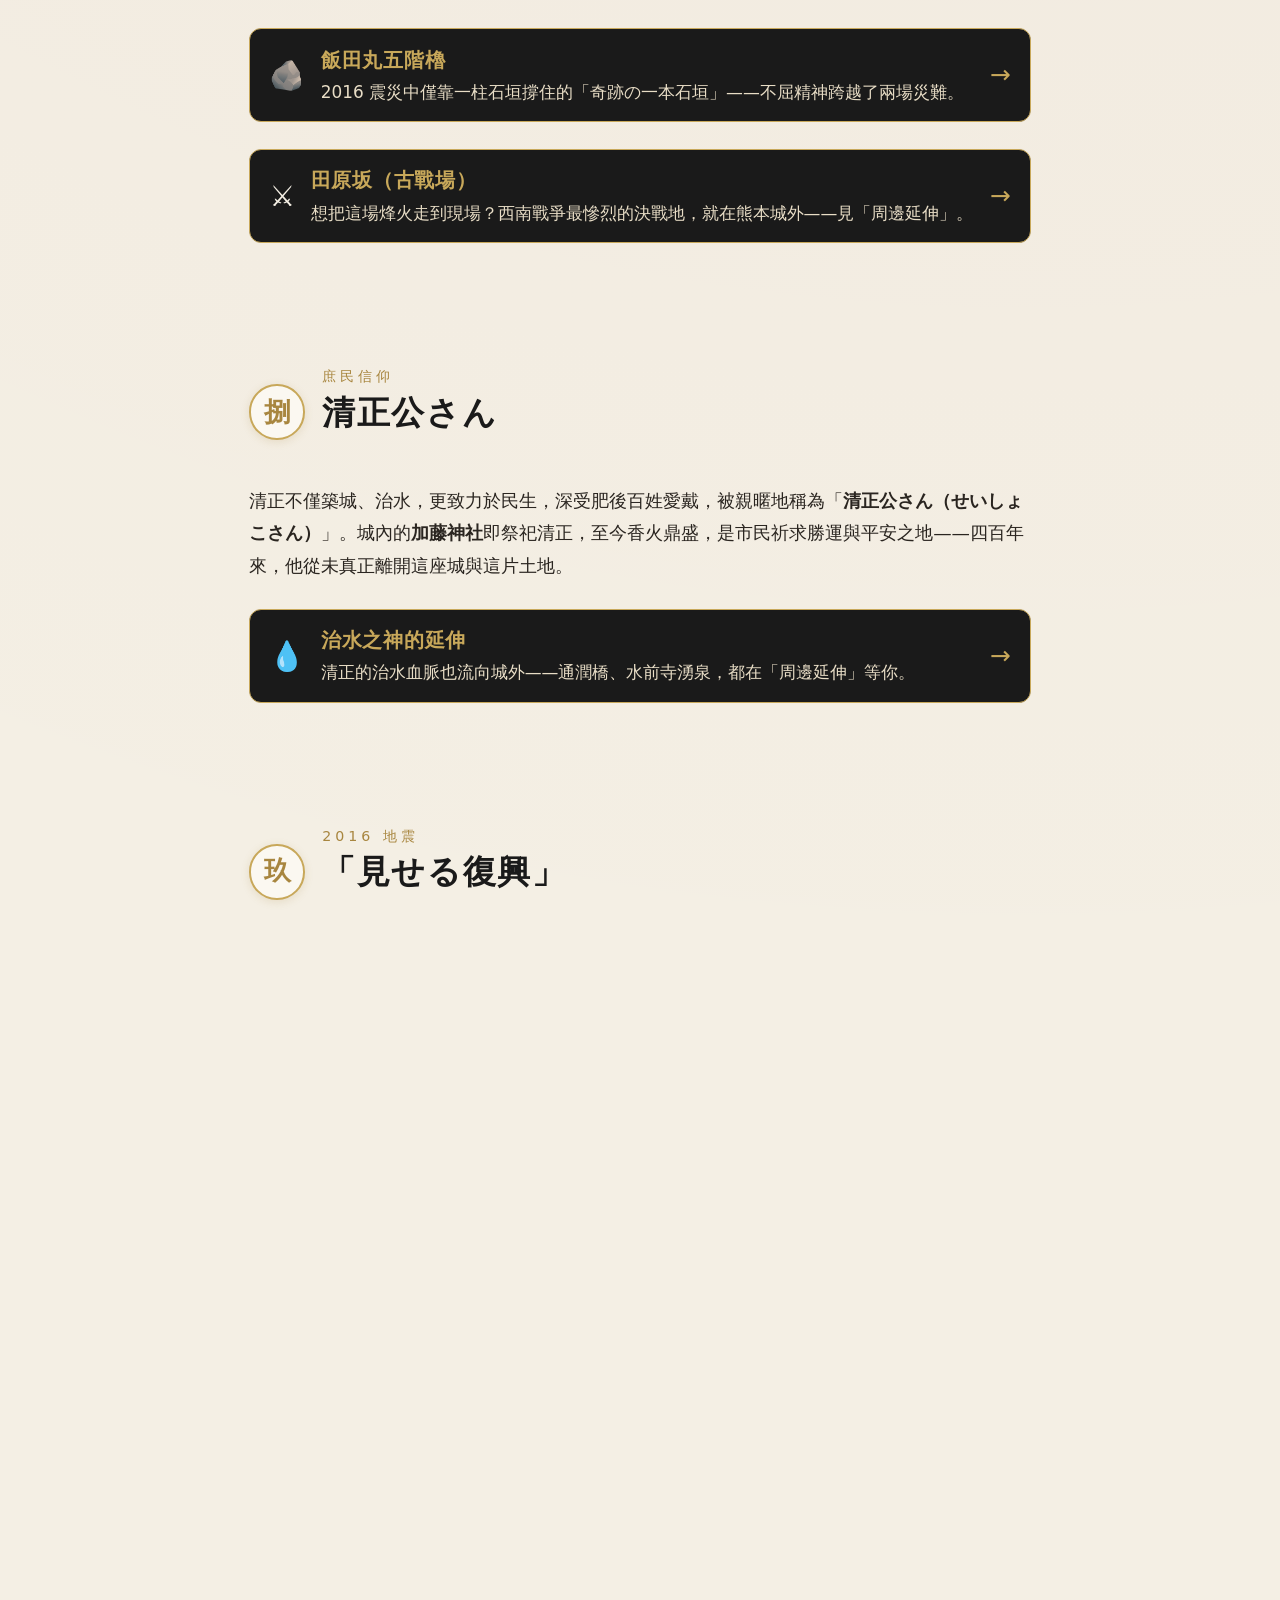
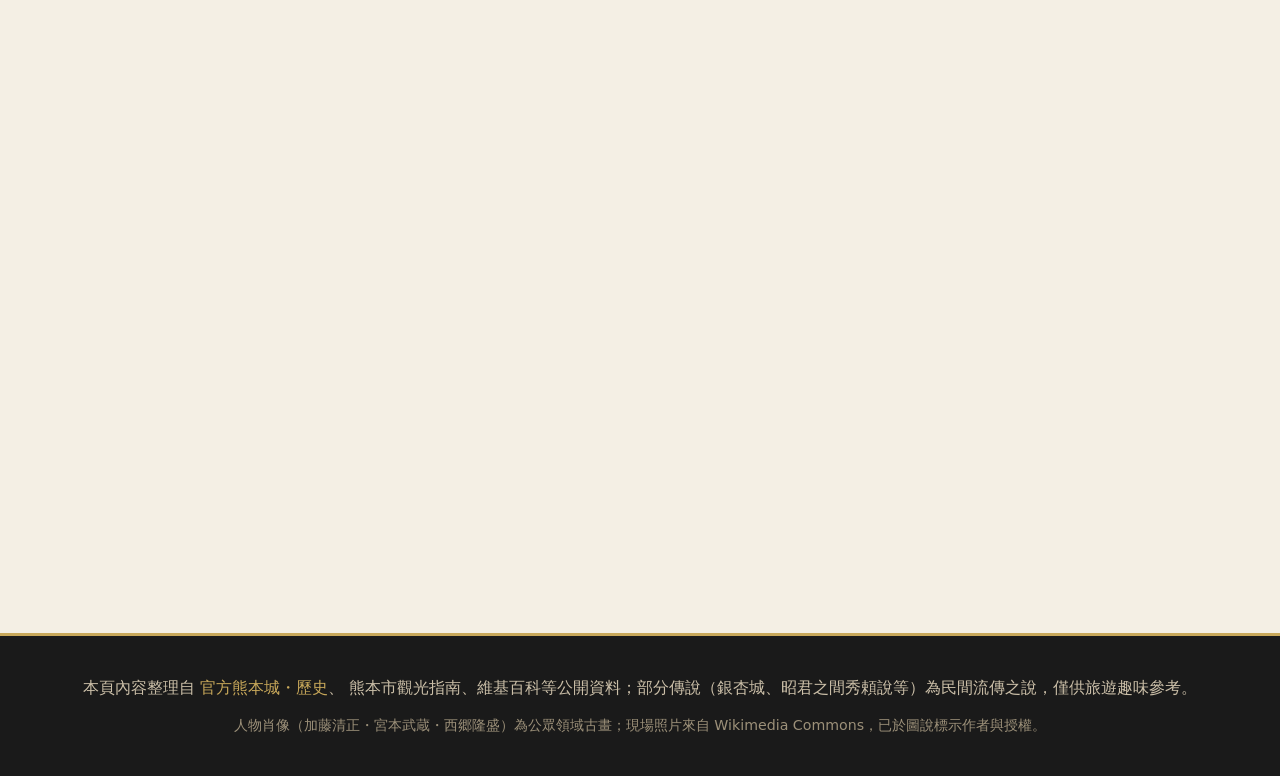
==== commit 552b5532: "feat: Add trivia and surrounding attractions sections to the guide - Introduced a new trivia section" ====
--- a/index.html
+++ b/index.html
@@ -54,7 +54,10 @@
 
 <!-- 1 加藤清正 -->
 <section class="story-chapter hist-block" id="kiyomasa" data-label="築城者">
-  <h2 class="reveal"><span class="num">壹</span>築城者・加藤清正</h2>
+  <header class="ch-head reveal">
+    <span class="ch-num">壹</span>
+    <div><span class="ch-eyebrow">築城者</span><h2>加藤清正</h2></div>
+  </header>
   <div class="figrow reveal">
     <figure class="hist-fig portrait">
       <img loading="lazy" src="images/kato_kiyomasa.jpg" alt="加藤清正像">
@@ -74,7 +77,10 @@
 
 <!-- 2 籠城思想 -->
 <section class="story-chapter hist-block" id="rojo" data-label="武者返し">
-  <h2 class="reveal"><span class="num">貳</span>為「死守」而生的城</h2>
+  <header class="ch-head reveal">
+    <span class="ch-num">貳</span>
+    <div><span class="ch-eyebrow">籠城</span><h2>為「死守」而生的城</h2></div>
+  </header>
   <p class="reveal">清正把蔚山籠城的教訓全寫進了熊本城。整座城就是一部「如何撐過長期圍城」的教科書——這也是它最迷人的地方。</p>
   <div class="lore reveal">
     <span class="lore-t">典故・銀杏城</span>
@@ -98,7 +104,10 @@
 
 <!-- 3 天守與鯱 -->
 <section class="story-chapter hist-block" id="tenshu" data-label="黑色名城">
-  <h2 class="reveal"><span class="num">參</span>黑色名城・大小天守</h2>
+  <header class="ch-head reveal">
+    <span class="ch-num">參</span>
+    <div><span class="ch-eyebrow">天守</span><h2>黑色名城・大小天守</h2></div>
+  </header>
   <div class="figrow reveal">
     <figure class="hist-fig portrait">
       <img loading="lazy" src="images/shachihoko.jpg" alt="熊本城鯱">
@@ -118,7 +127,10 @@
 
 <!-- 4 宇土櫓 -->
 <section class="story-chapter hist-block" id="uto" data-label="第三天守">
-  <h2 class="reveal"><span class="num">肆</span>第三天守・宇土櫓</h2>
+  <header class="ch-head reveal">
+    <span class="ch-num">肆</span>
+    <div><span class="ch-eyebrow">重要文化財</span><h2>第三天守・宇土櫓</h2></div>
+  </header>
   <figure class="hist-fig reveal">
     <img loading="lazy" src="images/uto_tenshu.jpg" alt="宇土櫓與天守">
     <figcaption><b>宇土櫓（左）與天守</b>／攝影 そらみみ・CC BY-SA 4.0</figcaption>
@@ -133,7 +145,10 @@
 
 <!-- 5 昭君之間 -->
 <section class="story-chapter hist-block" id="shokun" data-label="昭君之間">
-  <h2 class="reveal"><span class="num">伍</span>本丸御殿與「昭君之間」的秘密</h2>
+  <header class="ch-head reveal">
+    <span class="ch-num">伍</span>
+    <div><span class="ch-eyebrow">本丸御殿</span><h2>「昭君之間」的秘密</h2></div>
+  </header>
   <figure class="hist-fig reveal">
     <img loading="lazy" src="images/honmaru_goten.jpg" alt="本丸御殿">
     <figcaption><b>本丸御殿</b>／攝影 そらみみ・CC BY-SA 3.0</figcaption>
@@ -152,7 +167,10 @@
 
 <!-- 6 細川與武蔵 -->
 <section class="story-chapter hist-block" id="hosokawa" data-label="細川・武蔵">
-  <h2 class="reveal"><span class="num">陸</span>細川時代與劍聖宮本武蔵</h2>
+  <header class="ch-head reveal">
+    <span class="ch-num">陸</span>
+    <div><span class="ch-eyebrow">細川時代</span><h2>文治與劍聖宮本武蔵</h2></div>
+  </header>
   <div class="figrow reveal">
     <figure class="hist-fig portrait">
       <img loading="lazy" src="images/musashi.jpg" alt="宮本武蔵自畫像">
@@ -172,7 +190,10 @@
 
 <!-- 7 西南戰爭 -->
 <section class="story-chapter hist-block" id="seinan" data-label="不落之城">
-  <h2 class="reveal"><span class="num">柒</span>不落之城・西南戰爭</h2>
+  <header class="ch-head reveal">
+    <span class="ch-num">柒</span>
+    <div><span class="ch-eyebrow">西南戰爭</span><h2>不落之城</h2></div>
+  </header>
   <div class="figrow reveal">
     <figure class="hist-fig portrait">
       <img loading="lazy" src="images/saigo.jpg" alt="西郷隆盛">
@@ -202,7 +223,10 @@
 
 <!-- 8 信仰 -->
 <section class="story-chapter hist-block" id="shinko" data-label="清正公さん">
-  <h2 class="reveal"><span class="num">捌</span>清正公さん・庶民的信仰</h2>
+  <header class="ch-head reveal">
+    <span class="ch-num">捌</span>
+    <div><span class="ch-eyebrow">庶民信仰</span><h2>清正公さん</h2></div>
+  </header>
   <p class="reveal">清正不僅築城、治水，更致力於民生，深受肥後百姓愛戴，被親暱地稱為「<strong>清正公さん（せいしょこさん）</strong>」。城內的<strong>加藤神社</strong>即祭祀清正，至今香火鼎盛，是市民祈求勝運與平安之地——四百年來，他從未真正離開這座城與這片土地。</p>
   <a class="spot-link reveal" href="guide.html#spot-suizenji">
     <span class="sl-ico">💧</span>
@@ -213,7 +237,10 @@
 
 <!-- 9 復興 -->
 <section class="story-chapter hist-block" id="fukko" data-label="見せる復興">
-  <h2 class="reveal"><span class="num">玖</span>地震與「見せる復興」</h2>
+  <header class="ch-head reveal">
+    <span class="ch-num">玖</span>
+    <div><span class="ch-eyebrow">2016 地震</span><h2>「見せる復興」</h2></div>
+  </header>
   <figure class="hist-fig reveal">
     <img loading="lazy" src="images/iidamaru.png" alt="奇跡の一本石垣">
     <figcaption><b>飯田丸五階櫓・奇跡の一本石垣</b>／ムカイ・Public Domain</figcaption>
@@ -236,6 +263,7 @@
     <div class="sub-links">
       <a href="guide.html#routes">推薦路線</a>・
       <a href="guide.html#spots">景點打卡</a>・
+      <a href="guide.html#trivia">冷知識</a>・
       <a href="guide.html#around">熊本周邊延伸</a>
     </div>
   </div>
--- a/css/style.css
+++ b/css/style.css
@@ -16,15 +16,20 @@
   --sans:"Noto Sans TC","Hiragino Sans","Yu Gothic",system-ui,sans-serif;
 }
 *{box-sizing:border-box;margin:0;padding:0}
-/* 根字級 120% = 整體字體放大 20%（所有字級皆以 rem 計，故一併等比放大）*/
+/* 根字級 120% = 桌機整體放大 20%；手機階梯式縮回（用 % 以尊重使用者瀏覽器字級設定）*/
 html{font-size:120%;scroll-behavior:smooth;scroll-padding-top:60px}
+@media(max-width:900px){html{font-size:115%}}
+@media(max-width:600px){html{font-size:106%}}
+@media(max-width:380px){html{font-size:100%}}
 body{
   font-family:var(--sans);color:var(--text);line-height:1.75;
   background:var(--washi);
+  overflow-x:hidden;
   background-image:
     radial-gradient(circle at 20% 10%, rgba(200,168,90,.05), transparent 40%),
     radial-gradient(circle at 80% 60%, rgba(139,26,26,.04), transparent 45%);
 }
+img{max-width:100%}
 a{color:var(--crimson);text-decoration:none}
 a:hover{text-decoration:underline}
 
@@ -40,9 +45,12 @@
 .brand-sub{font-size:.7rem;color:var(--gold);margin-left:.4rem;letter-spacing:.2em}
 .topnav a{color:var(--washi);margin-left:.9rem;font-size:.9rem}
 .topnav a:hover{color:var(--gold);text-decoration:none}
+/* 漢堡選單按鈕（桌機隱藏；手機規則見檔尾 RWD 區）*/
+.nav-toggle{position:absolute;opacity:0;width:1px;height:1px;pointer-events:none}
+.nav-btn{display:none}
 
 /* Hero */
-.hero{position:relative;height:62vh;min-height:340px;overflow:hidden;background:var(--ink)}
+.hero{position:relative;height:62vh;height:62svh;min-height:340px;overflow:hidden;background:var(--ink)}
 .hero-img{position:absolute;inset:0;background-size:cover;background-position:center;
   filter:brightness(.62) saturate(1.05);transform:scale(1.02)}
 .hero-overlay{position:absolute;inset:0;display:flex;flex-direction:column;
@@ -237,7 +245,182 @@
 .back-link{display:inline-block;margin:.2rem 0 1rem;font-size:.9rem}
 @media(max-width:560px){.figrow .hist-fig{flex:1 1 100%}}
 
-@media(max-width:520px){
-  .topnav a{margin-left:.6rem;font-size:.82rem}
-  .hero{height:54vh}
-}
+/* ============================================================
+   故事頁・敘事式滾動 (scrollytelling)
+   ============================================================ */
+
+/* 導覽列上的「開始規劃行程」主行動鈕 */
+.nav-cta{background:var(--crimson);color:#fff!important;padding:.3rem .7rem;border-radius:99px;
+  font-weight:600}
+.nav-cta:hover{background:#a11f1f;text-decoration:none!important}
+/* 行程頁 hero 上的回故事連結 */
+.hero-back{margin-top:.8rem;font-size:.85rem;color:var(--gold);border:1px solid rgba(200,168,90,.6);
+  padding:.3rem .9rem;border-radius:99px}
+.hero-back:hover{background:rgba(200,168,90,.15);text-decoration:none;color:#fff}
+
+/* 頂部閱讀進度條 */
+.scroll-progress{position:fixed;top:0;left:0;right:0;height:4px;z-index:60;background:transparent;
+  pointer-events:none}
+#sp-fill{height:100%;width:0;background:linear-gradient(90deg,var(--gold),var(--crimson));
+  transition:width .1s linear}
+
+/* 全幅封面 — .cover 必須 position:relative+height，才能框住 position:absolute 的 .hero-img */
+.cover{position:relative;height:100vh;height:100svh;min-height:520px;overflow:hidden;background:var(--ink)}
+.cover .hero-img{position:absolute;inset:0;background-size:cover;background-position:center;
+  filter:brightness(.5) saturate(1.05);transform:scale(1.05);
+  animation:coverZoom 20s ease-out forwards}
+@keyframes coverZoom{to{transform:scale(1.16)}}
+.cover-overlay{position:absolute;inset:0;display:flex;flex-direction:column;justify-content:center;
+  align-items:center;text-align:center;color:#fff;padding:1rem;
+  background:linear-gradient(180deg,rgba(0,0,0,.35),rgba(0,0,0,.2) 40%,rgba(0,0,0,.72))}
+.cover .kana{font-size:1rem;letter-spacing:.55em;color:var(--gold);margin-bottom:.4rem}
+.cover h1{font-family:var(--serif);font-size:clamp(3.2rem,16vw,7rem);letter-spacing:.2em;
+  text-shadow:0 4px 24px rgba(0,0,0,.6);font-weight:700;margin:.1rem 0}
+.cover-tag{font-size:1rem;letter-spacing:.22em;color:#f0e6cf;margin-top:.6rem}
+.scroll-hint{position:absolute;bottom:26px;left:50%;transform:translateX(-50%);color:var(--gold);
+  font-size:.82rem;letter-spacing:.18em;text-align:center;animation:bob 1.9s ease-in-out infinite}
+.scroll-hint:hover{text-decoration:none;color:#fff}
+.scroll-hint span{display:block;font-size:1.5rem;margin-top:.1rem}
+@keyframes bob{0%,100%{transform:translate(-50%,0)}50%{transform:translate(-50%,9px)}}
+.cover .hero-credit{z-index:2}
+
+/* 章節右側導覽圓點 */
+.chapter-dots{position:fixed;right:14px;top:50%;transform:translateY(-50%);z-index:55;
+  display:flex;flex-direction:column;gap:.75rem}
+.chapter-dots a{width:11px;height:11px;border-radius:50%;background:rgba(80,60,20,.25);
+  border:1px solid var(--gold-deep);transition:.2s;position:relative;display:block}
+.chapter-dots a.on{background:var(--crimson);border-color:var(--crimson);transform:scale(1.4)}
+.chapter-dots a::after{content:attr(data-label);position:absolute;right:20px;top:50%;
+  transform:translateY(-50%);white-space:nowrap;background:var(--ink);color:var(--washi);
+  font-size:.72rem;padding:.18rem .55rem;border-radius:6px;opacity:0;pointer-events:none;
+  transition:.2s;box-shadow:0 2px 8px rgba(0,0,0,.25)}
+.chapter-dots a:hover::after,.chapter-dots a.on::after{opacity:1}
+
+/* 進場動畫（防呆：預設隱藏只在 body.js-ready 時生效，腳本失敗時文字仍可見）*/
+body.js-ready .reveal{opacity:0;transform:translateY(28px);
+  transition:opacity .8s ease,transform .8s ease}
+body.js-ready .reveal.in-view{opacity:1;transform:none}
+@media(prefers-reduced-motion:reduce){
+  body.js-ready .reveal{opacity:1!important;transform:none!important}
+  .cover .hero-img{animation:none}
+  .scroll-hint{animation:none}
+}
+
+/* 故事章節容器 */
+.story-chapter{max-width:820px;margin:0 auto;padding:3rem 1rem;scroll-margin-top:60px}
+.story-chapter.hist-block{margin-bottom:0}
+.story-chapter .hist-intro{margin-bottom:1rem}
+
+/* 章節標題：序號徽章 ＋ 小標籤 ＋ 主標題（清楚的層級）*/
+.ch-head{display:flex;align-items:center;gap:.9rem;margin-bottom:1.3rem}
+.ch-num{flex:0 0 auto;width:2.9rem;height:2.9rem;border-radius:50%;display:flex;
+  align-items:center;justify-content:center;font-family:var(--serif);font-size:1.4rem;
+  font-weight:700;color:var(--gold-deep);background:var(--paper);
+  border:2px solid var(--gold);box-shadow:0 2px 8px rgba(168,134,63,.18)}
+.ch-eyebrow{display:block;font-family:var(--sans);font-size:.74rem;letter-spacing:.28em;
+  color:var(--gold-deep);text-transform:uppercase;margin-bottom:.15rem}
+.ch-head h2{font-family:var(--serif);font-size:clamp(1.35rem,5.5vw,1.7rem);letter-spacing:.05em;
+  color:var(--ink);line-height:1.3}
+.ch-head h2::after{content:none}
+
+/* 故事→景點 連結卡 */
+.spot-link{display:flex;align-items:center;gap:.8rem;background:var(--ink);color:var(--washi);
+  border:1px solid var(--gold);border-radius:12px;padding:.85rem 1rem;margin:1.4rem 0 .3rem;
+  text-decoration:none;transition:.2s}
+.spot-link:hover{background:#241f1a;text-decoration:none;transform:translateX(4px)}
+.spot-link .sl-ico{font-size:1.5rem;flex:0 0 auto}
+.spot-link .sl-txt{flex:1;font-size:.88rem;line-height:1.55;color:#e8ddc6}
+.spot-link .sl-txt b{color:var(--gold);font-family:var(--serif);font-size:1.02rem;display:block;
+  margin-bottom:.15rem;letter-spacing:.04em}
+.spot-link .sl-go{color:var(--gold);font-size:1.3rem;flex:0 0 auto}
+
+/* 故事結尾 CTA */
+.story-end{max-width:820px;margin:1rem auto 0;padding:2.8rem 1rem 1.5rem;text-align:center}
+.story-end h2{font-family:var(--serif);font-size:clamp(1.5rem,6vw,1.9rem);letter-spacing:.08em;
+  margin-bottom:.6rem;color:var(--ink)}
+.story-end p{color:var(--muted);margin-bottom:1.5rem}
+.big-cta{display:inline-block;background:var(--crimson);color:#fff;font-family:var(--serif);
+  font-size:1.18rem;letter-spacing:.1em;padding:.9rem 2.1rem;border-radius:99px;text-decoration:none;
+  box-shadow:0 4px 16px rgba(139,26,26,.35);transition:.2s}
+.big-cta:hover{background:#a11f1f;text-decoration:none;transform:translateY(-2px)}
+.story-end .sub-links{margin-top:1.1rem;font-size:.9rem;color:var(--muted)}
+.story-end .sub-links a{margin:0 .3rem}
+
+/* 周邊延伸：距離徽章、地圖連結、景點→故事回連 */
+.spot-distance{font-size:.7rem;color:var(--gold-deep);border:1px solid var(--line);
+  padding:1px 7px;border-radius:99px;white-space:nowrap;margin-top:.2rem}
+.spot-links{display:flex;flex-wrap:wrap;gap:.5rem;margin-top:.9rem}
+.spot-link-out{display:inline-block;font-size:.84rem;color:var(--crimson);border:1px solid var(--line);
+  padding:.35rem .85rem;border-radius:99px;transition:.2s}
+.spot-link-out:hover{border-color:var(--crimson);text-decoration:none;background:#fff}
+.read-story{display:inline-block;margin-top:.8rem;font-size:.84rem;color:var(--gold-deep);
+  border-left:3px solid var(--gold);padding:.15rem .6rem;background:#fbf3df;border-radius:0 6px 6px 0}
+.read-story:hover{color:var(--crimson);text-decoration:none}
+
+@media(max-width:680px){
+  .chapter-dots{display:none}
+  .ch-num{width:2.5rem;height:2.5rem;font-size:1.2rem}
+  .story-chapter{padding:2.2rem 1rem}
+}
+
+/* 冷知識 Q&A */
+.trivia-list{display:grid;gap:.7rem}
+@media(min-width:640px){.trivia-list{grid-template-columns:1fr 1fr;align-items:start}}
+.trivia{background:var(--paper);border:1px solid var(--line);border-radius:10px;overflow:hidden}
+.trivia summary{list-style:none;cursor:pointer;display:flex;align-items:flex-start;gap:.55rem;
+  padding:.75rem .9rem;transition:.2s;font-family:var(--serif)}
+.trivia summary::-webkit-details-marker{display:none}
+.trivia summary::after{content:"＋";margin-left:auto;color:var(--gold-deep);font-family:var(--sans);
+  font-weight:700;flex:0 0 auto}
+.trivia[open] summary::after{content:"－"}
+.trivia summary:hover{background:#fff}
+.trivia[open] summary{background:#fff;border-bottom:1px solid var(--line)}
+.tv-tag{flex:0 0 auto;font-family:var(--sans);font-size:.66rem;letter-spacing:.08em;color:#fff;
+  background:var(--gold-deep);padding:.14rem .5rem;border-radius:99px;margin-top:.2rem}
+.tv-q{font-size:.95rem;font-weight:600;color:var(--ink);line-height:1.5}
+.tv-a{padding:.75rem .9rem;font-size:.9rem;color:var(--ink-soft);line-height:1.7}
+.tv-a p{margin:0}
+
+/* ============================================================
+   手機 RWD（響應式）
+   ============================================================ */
+@media(max-width:600px){
+  /* --- 行程頁：純 CSS 漢堡選單（規則全部 scope 在 .has-menu）--- */
+  .has-menu .nav-btn{
+    display:inline-flex;align-items:center;justify-content:center;
+    width:2.6rem;height:2.6rem;margin:-.3rem 0;border-radius:7px;
+    color:var(--washi);font-size:1.5rem;cursor:pointer;line-height:1}
+  .has-menu .nav-btn::before{content:"\2630"}                 /* ☰ */
+  .has-menu .nav-toggle:checked ~ .nav-btn::before{content:"\2715"} /* ✕ */
+  .has-menu .nav-btn:hover{background:rgba(255,255,255,.1)}
+  .has-menu .topnav{
+    display:none;position:absolute;top:100%;left:0;right:0;
+    flex-direction:column;background:rgba(20,18,16,.985);
+    border-bottom:2px solid var(--gold);padding:.3rem 1rem .6rem;
+    box-shadow:0 10px 22px rgba(0,0,0,.4)}
+  .has-menu .nav-toggle:checked ~ .topnav{display:flex}
+  .has-menu .topnav a{
+    margin:0;padding:.8rem .3rem;font-size:1rem;
+    border-bottom:1px solid rgba(255,255,255,.08)}
+  .has-menu .topnav a:last-child{border-bottom:none}
+
+  /* --- 故事頁導覽（無漢堡，2 項）小螢幕微調 --- */
+  .topbar:not(.has-menu) .topnav a{margin-left:.55rem;font-size:.85rem}
+
+  /* --- 共用小螢幕微調 --- */
+  .block{padding:1.8rem 1rem}
+  .story-chapter{padding:2rem 1rem}
+  .cover .kana{letter-spacing:.35em;font-size:.85rem}
+  .cover-tag{letter-spacing:.16em;font-size:.92rem}
+  .hero-tag{letter-spacing:.12em}
+  .spot-link{gap:.6rem;padding:.75rem .85rem}
+  .spot-link .sl-ico{font-size:1.3rem}
+}
+
+@media(max-width:480px){
+  .brand-sub{display:none}                       /* 騰出導覽列空間 */
+}
+@media(max-width:400px){
+  /* 故事頁極窄螢幕：只留「開始規劃行程」CTA，隱藏純文字連結 */
+  .topbar:not(.has-menu) .topnav a:not(.nav-cta){display:none}
+}
